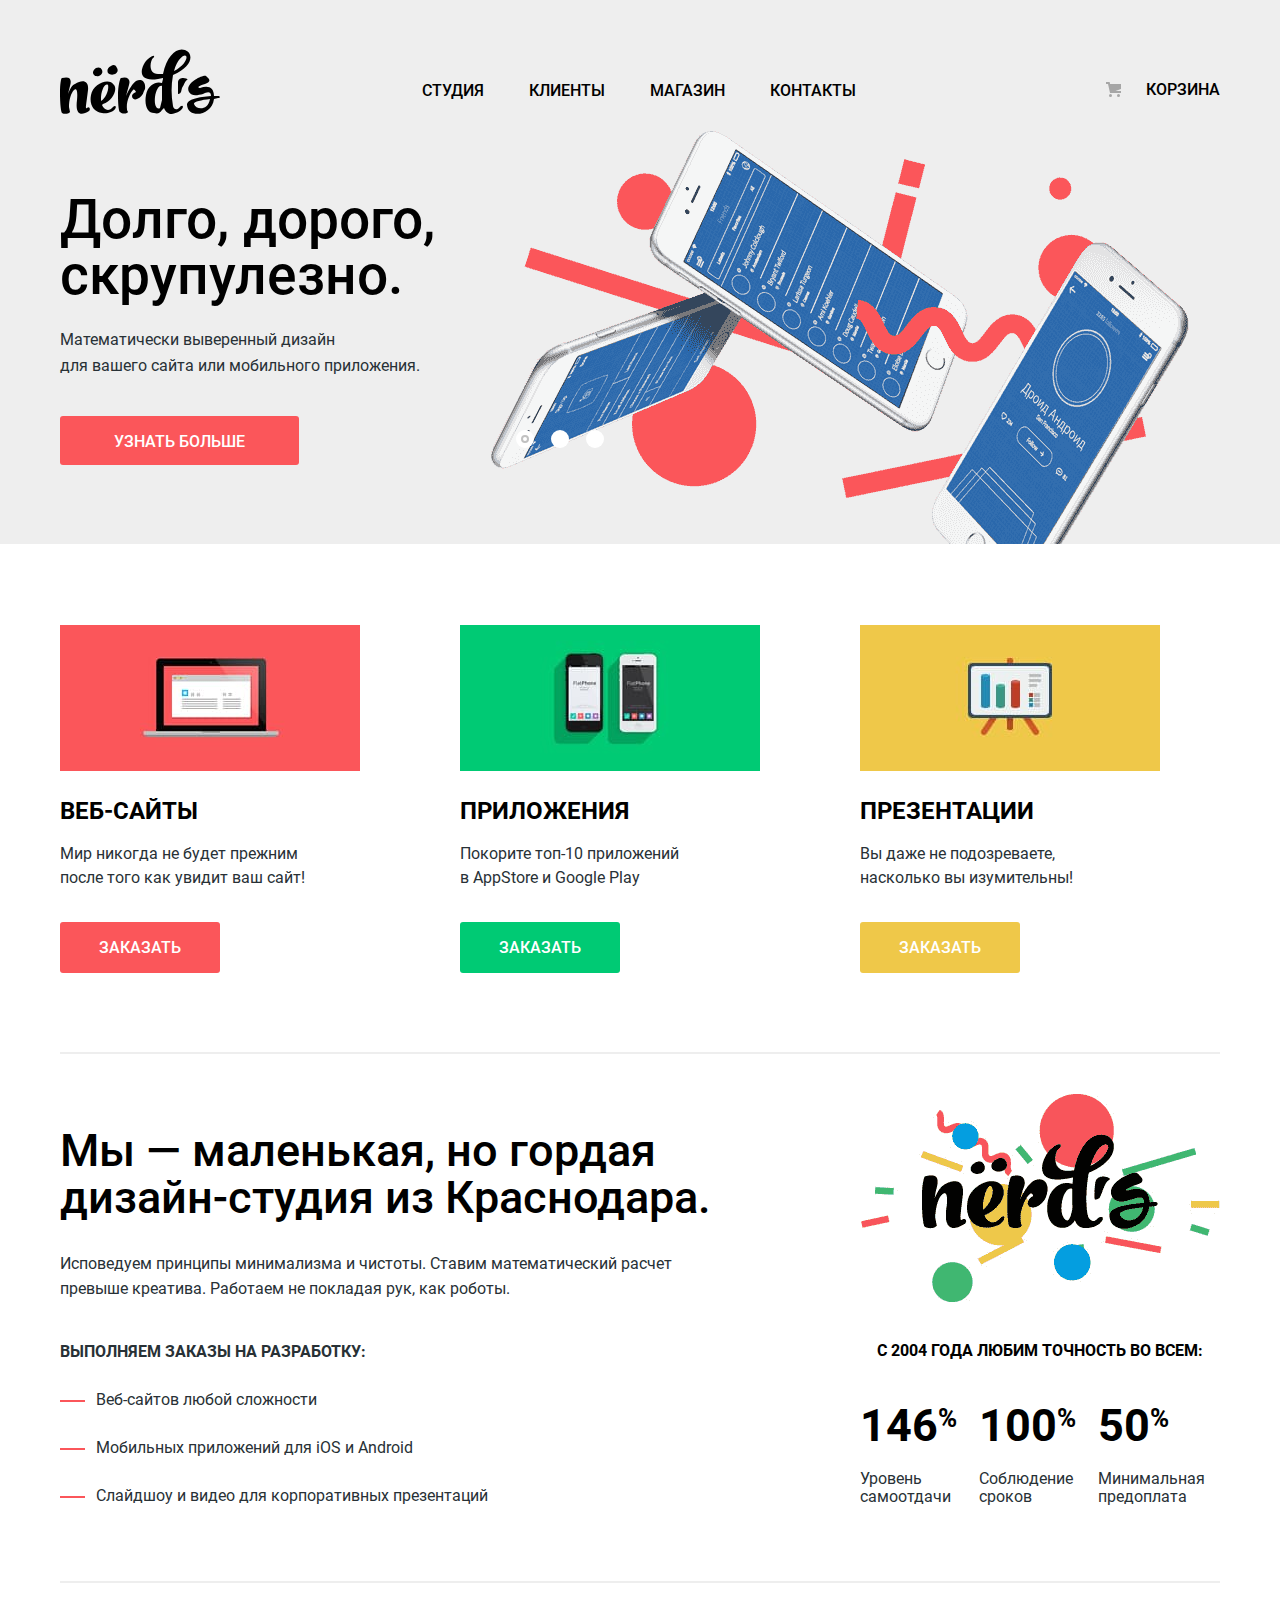
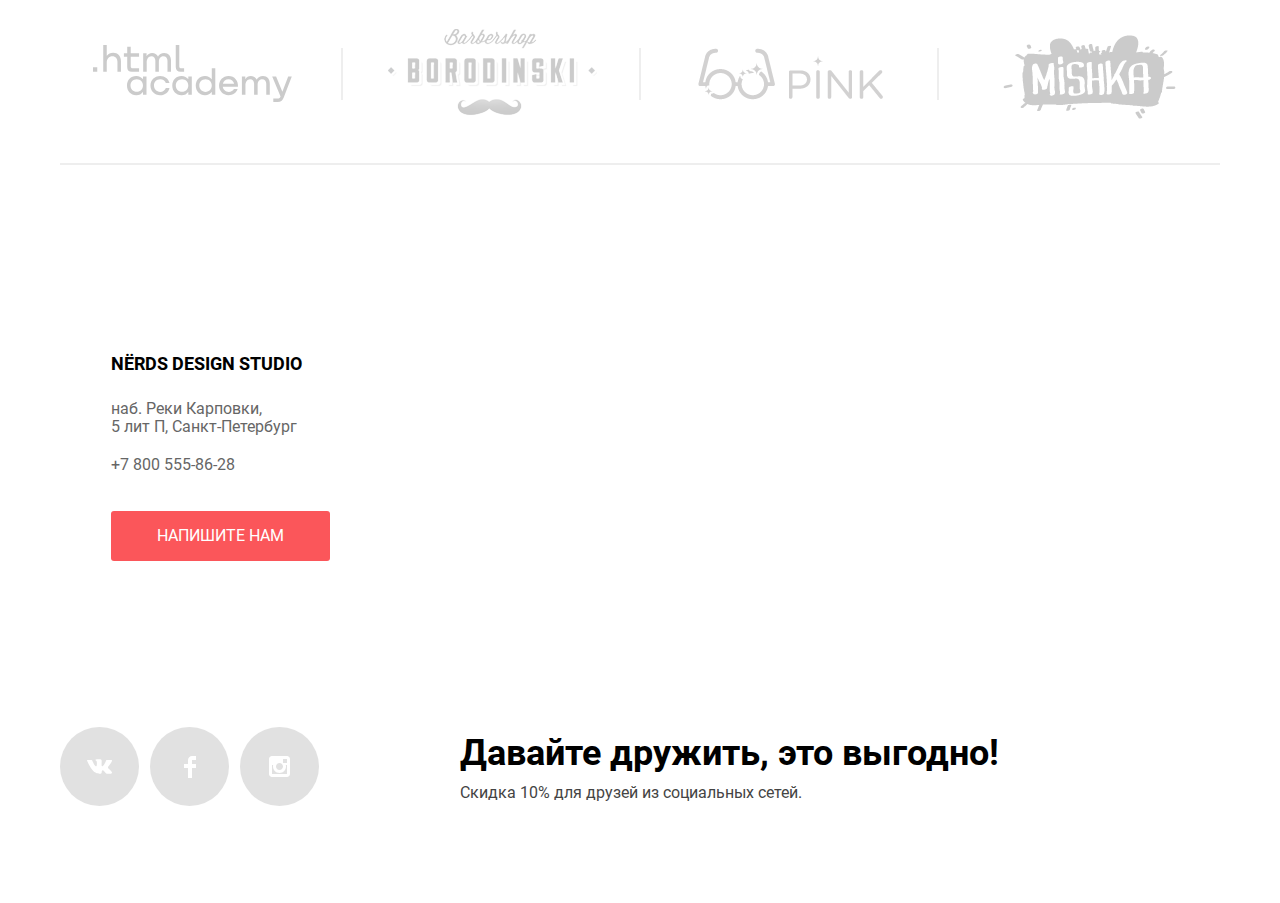
==== index.html @ acfd4739 "Декоративные элементы на внутренней странице" ====
<!DOCTYPE html>
<html class="page" lang="ru">
  <head>
    <meta charset="utf-8">
    <title>Дизайн-студия: Нёрдс</title>
	<link href="favicon.ico" rel="icon">
	<link href="favicon/favicon.svg" rel="icon" type="image/svg+xml">
	<link href="favicon/180.png" rel="apple-touch-icon">
	<link href="manifest.webmanifest" rel="manifest">
	<link href="https://fonts.googleapis.com/css2?family=Roboto:wght@400;500;700&display=swap" rel="stylesheet">
	<link href="css/normalize.css" rel="stylesheet">
	<link href="css/style.min.css" rel="stylesheet">
  </head>

  <body class="page-body">

<!-- header start-->

		<header class="wrapper-background">
			<nav class="main-nav wrapper">
				<a class="main-header-logo" href="#">
					<img src="img/nerds_logo.svg" width="160" height="65" alt="Логотип дизайн-студии: Нёрдс">
				</a>
				<ul class="site-nav">
					<li class="site-nav-item"><a href="blank.html">Студия</a></li>
					<li class="site-nav-item"><a href="blank.html">Клиенты</a></li>
					<li class="site-nav-item"><a href="catalog.html">Магазин</a></li>
					<li class="site-nav-item"><a href="blank.html">Контакты</a></li>
				</ul>
				<a class="basket" href="blank.html">Корзина</a>
			</nav>	
		</header>
	
<!-- header end -->
	
<!-- main start-->
	
		<main class="main-page main-wrapper-background">
			<h1 class="visually-hidden">Студия дизайна - Нёрдс</h1>

<!-- slider start-->
		
			<section class="slider wrapper-background">
				<h2 class="visually-hidden">Наш подход к работе</h2>
				<div class="all-sliders-wrapper wrapper">
					<div class="all-sliders-controls">
						<button class="controls-sliders controls-sliders-active controls-sliders-left" type="button"></button>
						<button class="controls-sliders controls-sliders-center" type="button"></button>
						<button class="controls-sliders controls-sliders-right" type="button"></button>
					</div>
					<div class="slider-wrapper slide-1">
						<div class="slider-wrapper-text">
							<p class="slider-slogan">
								Долго, дорого, скрупулезно.
							</p>
							<p class="slider-text">
								Математически выверенный дизайн <br>для вашего сайта или мобильного приложения.
							</p>
								<a class="slider-btn" href="blank.html">Узнать больше</a>
						</div>
						<img src="img/slide_1_image.png" width="760" height="431" alt="Три мобильных телефона">
					</div>
					<div class="slider-wrapper slide-2 none">
						<div class="slider-wrapper-text">
							<p class="slider-slogan">
								Любим математику <br>как никто другой
							</p>
							<p class="slider-text">
								Никакого креатива, только математические формулы <br>для расчета идеальных пропорций
							</p>
								<a class="slider-btn" href="blank.html">Узнать больше</a>
						</div>
						<img src="img/slide_2_image.png" width="760" height="431" alt="Два планшета">
					</div>
					<div class="slider-wrapper slide-3 none">
						<div class="slider-wrapper-text">
							<p class="slider-slogan">
								Только ночь, <br>только хардкор
							</p>
							<p class="slider-text">
								Работать днем, как все? Мы против этого.
								<br>Ближе к полуночи работа только начинается.
							</p>
								<a class="slider-btn" href="blank.html">Узнать больше</a>
						</div>
						<img src="img/slide_3_image.png" width="760" height="431" alt="Планшет и телефон">
					</div>
				</div>
			</section>	
	
<!-- slider end-->

<!-- servies start-->

	<section class="servies wrapper">
		<h2 class="visually-hidden">Ассортимент</h2>
			<ul class="servies-list">
				<li class="servies-item">
					<h3 class="servies-item-subtitle servies-item-subtitle-web">Веб-сайты</h3>
					<p class="servies-item-text">
						Мир никогда не будет прежним <br>после того как увидит ваш сайт!
					</p>
					<button class="btn btn-web" type="button">Заказать</button>
				</li>
				<li class="servies-item">
					<h3 class="servies-item-subtitle servies-item-subtitle-attachment">Приложения</h3>
					<p class="servies-item-text">
						Покорите топ-10 приложений <br>в AppStore и Google Play
					</p>
					<button class="btn btn-attachment" type="button">Заказать</button>
				</li>
				<li class="servies-item">
					<h3 class="servies-item-subtitle servies-item-subtitle-presentation">Презентации</h3>
					<p class="servies-item-text">
						Вы даже не подозреваете, <br>насколько вы изумительны!
					</p>
					<button class="btn btn-presentation" type="button">Заказать</button>
				</li>
			</ul>
	</section>

<!-- servies end-->

	<div class="wrapper-about-company-and-feature wrapper">

<!-- about-company start-->

		<section class="about-company">
			<h2 class="visually-hidden">О компании</h2>
			<p class="about-company-slogan">
				Мы — маленькая, но гордая дизайн-студия из Краснодара.
			</p>
			<p class="about-company-text">
				Исповедуем принципы минимализма и чистоты. Ставим математический расчет превыше креатива. Работаем не покладая рук, как роботы.
			</p>
			<p class="about-company-list-subtitle">
				Выполняем заказы на разработку:
			</p>
			<ul class="about-company-list">
				<li class="about-company-item">Веб-сайтов любой сложности</li>	
				<li class="about-company-item">Мобильных приложений для iOS и Android</li>	
				<li class="about-company-item">Слайдшоу и видео для корпоративных презентаций</li>
			</ul>
		</section>

<!-- about-company end-->

<!-- feature start-->

		<section class="feature">
			<img class="feature-logo" src="img/nerds_illustration.png" width="360" height="208" alt="Логотип дизайн-студии: Нёрдс">
			<h2 class="visually-hidden">Наши преимущества</h2>
			<p class="feature-subtitle">с 2004 года Любим точность во всем:</p>
			<ul class="feature-list">
				<li class="feature-item">
					<p class="feature-number">
						146 
						<span class="percent">%</span>
					</p>
					<p  class="feature-text">
						Уровень самоотдачи
					</p>
				</li>
				<li class="feature-item">
					<p class="feature-number">
						100
						<span class="percent">%</span>
					</p>
					<p  class="feature-text">
						Соблюдение сроков
					</p>
				</li>
				<li class="feature-item">
					<p class="feature-number">
						50
						<span class="percent">%</span>
					</p>
					<p  class="feature-text">
						Минимальная предоплата
					</p>
				</li>
			</ul>
		</section>

<!-- feature end-->
	</div>

<!-- clients start-->

	<section class="clients wrapper">
		<h2 class="visually-hidden">Наши клиенты</h2>
		<ul class="clients-list">
			<li class="clients-item">
				<a class="clients-link" href="https://htmlacademy.ru/intensive/htmlcss"><img class="clients-logo" src="img/logo_htmlacademy.svg" width="199" height="57" alt="Логотип htmlacademy">
				</a>
			</li>
			<li class="clients-item">
				<a class="clients-link" href="blank.html"><img class="clients-logo" src="img/logo_borodinski.svg" width="209" height="90" alt="Логотип барбершопера Бородинский">
				</a>
			</li>
			<li class="clients-item">
				<a class="clients-link" href="blank.html"><img class="clients-logo" src="img/logo_pink.svg" width="185" height="52" alt="Логотип компании pink">
				</a>
			</li>
			<li class="clients-item">
				<a class="clients-link" href="blank.html"><img class="clients-logo" src="img/logo_mishka.svg" width="173" height="84" alt="Логотип компании mishka">
				</a>
			</li>
		</ul>
	</section>
</main>

<!-- clients end-->
<!-- main end -->	

<!-- footer -->

	<footer class="page-footer">
		<iframe class="page-footer-map" src="https://www.google.com/maps/embed?pb=!1m18!1m12!1m3!1d1996.8180266155769!2d30.31519231600739!3d59.96834198188691!2m3!1f0!2f0!3f0!3m2!1i1024!2i768!4f13.1!3m3!1m2!1s0x4696315bdb8347a1%3A0x30576fe611818343!2z0L3QsNCxLiBQ0LXQutC4INCa0LDRgNC_0L7QstC60LgsIDXQu9C40YLQvywg0KHQsNC90LrRgi3Qn9C10YLQtdGA0LHRg9GA0LMsIDE5NzAyMg!5e0!3m2!1sru!2sru!4v1625032427719!5m2!1sru!2sru" width="1160" height="416" allowfullscreen loading="lazy" title="Дизайн-студия NЁRDS находится по адресу наб. Реки Карповки, 5 лит П, Санкт-Петербург"></iframe>
		<div class="wrapper">
			<section class="contacts">
				<h2 class="visually-hidden">Контакты</h2>
				<h3 class="contacts-subtitle">Nёrds Design Studio</h3>
				<p class="contacts-address">
					наб. Реки Карповки, <br>5 лит П, Санкт-Петербург
				</p>
				<a class="contacts-tel" href="tel:+78005558628">+7 800 555-86-28</a>
				<a class="contacts-btn" href="blank.html">Напишите нам</a>
			</section>
		</div>
		<section class="socials wrapper">
			<h2 class="visually-hidden">Ссылки на социальные сети</h2>
			<div class="wrapper-socials">
				<ul class="socials-list">
					<li class="socials-item">
						<a class="socials-link" href="blank.html">
							<span class="visually-hidden">Вконтакте</span>
							<svg class="socials-vk" aria-label="Логотип вконтакте" width="26" height="15" viewBox="0 0 27 15" fill="none" xmlns="http://www.w3.org/2000/svg">
								<path d="M16.138 11.51C17.094 11.201 18.318 13.55 19.621 14.449C20.599 15.13 21.348 14.983 21.348 14.983L24.821 14.933C24.821 14.933 26.636 14.821 25.778 13.379C25.707 13.259 25.275 12.31 23.193 10.357C21.016 8.31404 21.311 8.64504 23.932 5.11304C25.529 2.96004 26.168 1.64504 25.968 1.08504C25.776 0.546037 24.603 0.686037 24.603 0.686037L20.69 0.713037C20.309 0.714037 19.986 0.832037 19.839 1.22804C19.836 1.23204 19.218 2.89404 18.394 4.30704C16.653 7.29604 15.958 7.45504 15.67 7.26804C15.009 6.83504 15.176 5.53104 15.176 4.60404C15.176 1.70704 15.608 0.499037 14.33 0.187037C13.903 0.0830374 13.591 0.0150374 12.502 0.00503741C11.11 -0.0159626 9.92797 0.00503743 9.25797 0.334037C8.81297 0.557037 8.47197 1.04604 8.67897 1.07404C8.93897 1.10904 9.52197 1.23404 9.83397 1.66004C10.235 2.21204 10.223 3.44904 10.223 3.44904C10.223 3.44904 10.452 6.86004 9.68297 7.28304C9.15497 7.57304 8.43297 6.98104 6.87997 4.26704C6.08697 2.87904 5.48797 1.34504 5.48797 1.34504C5.48797 1.34504 5.37197 1.06004 5.16197 0.904037C4.91197 0.719037 4.56197 0.660037 4.56197 0.660037L0.84797 0.684037C0.84797 0.684037 0.28997 0.700037 0.0849697 0.946037C-0.0970303 1.16404 0.0699697 1.61404 0.0699697 1.61404C0.0699697 1.61404 2.97897 8.49504 6.27297 11.961C9.29297 15.143 12.725 14.932 12.725 14.932H14.28C14.28 14.932 14.749 14.878 14.989 14.62C15.213 14.38 15.203 13.929 15.203 13.929C15.203 13.929 15.172 11.82 16.138 11.51Z" fill="white"/>
								</svg></a>
					</li>
					<li class="socials-item">
						<a class="socials-link" href="blank.html"><svg class="socials-fb" aria-label="Логотип фейсбука" width="12" height="22" viewBox="0 0 12 22" fill="none" xmlns="http://www.w3.org/2000/svg">
							<path d="M12 4V0H8C5.79086 0 4 1.79086 4 4V8H0V12H4V22H8V12H12V8H8V4H12Z" fill="white"/>
							</svg>
							</a>
					</li>
					<li class="socials-item">
						<a class="socials-link" href="blank.html"><svg class="socials-inst" aria-label="Логотип инстаграма" width="21" height="21" viewBox="0 0 21 21" fill="none" xmlns="http://www.w3.org/2000/svg">
							<path fill-rule="evenodd" clip-rule="evenodd" d="M3 0H18C19.65 0 21 1.35 21 3V18C21 19.65 19.65 21 18 21H3C1.35 21 0 19.65 0 18V3C0 1.35 1.35 0 3 0ZM14 10.5C14 8.57 12.43 7 10.5 7C8.57 7 7 8.57 7 10.5C7 12.43 8.57 14 10.5 14C12.43 14 14 12.43 14 10.5ZM3 18V9H4.181C4.0626 9.49127 4.00186 9.99467 4 10.5C4 14.0899 6.91015 17 10.5 17C14.0899 17 17 14.0899 17 10.5C16.9986 9.99464 16.9379 9.49118 16.819 9H18V18H3ZM14 7H18V3H14V7Z" fill="white"/>
							</svg>
							</a>
					</li>
				</ul>
				<div class="wrapper-socials-text">
					<h3 class="socials-subtitle">Давайте дружить, это выгодно!</h3>
					<p class="socials-text">
						Скидка 10% для друзей из социальных сетей.
					</p>
				</div>
			</div>
		</section>
		<section class="popup wrapper visually-hidden">
			<div class="popup-wrapper">
				<div class="popup-title-wrapper">
					<h2 class="popup-title">Напишите нам</h2>
					<button type="button">
						<svg class="popup-btn-close" aria-label="Закрытие всплывающего окна" width="21" height="21" viewBox="0 0 21 21" fill="none" xmlns="http://www.w3.org/2000/svg">
							<g clip-path="url(#clip0)">
							<path d="M13.3391 10.5088L20.7163 3.13165C21.1056 2.74233 21.1056 2.1058 20.7163 1.71647L19.3011 0.300294C18.9118 -0.0890303 18.2752 -0.0890303 17.8859 0.300294L10.5088 7.67844L3.13163 0.301295C2.7423 -0.0880295 2.10577 -0.0880295 1.71645 0.301295L0.301271 1.71647C-0.0880537 2.1058 -0.0880537 2.74233 0.301271 3.13165L7.67842 10.5088L0.301271 17.8859C-0.0880537 18.2753 -0.0880537 18.9118 0.301271 19.3011L1.71745 20.7163C2.10678 21.1056 2.74331 21.1056 3.13263 20.7163L10.5098 13.3392L17.8869 20.7163C18.2762 21.1056 18.9128 21.1056 19.3021 20.7163L20.7173 19.3011C21.1066 18.9118 21.1066 18.2753 20.7173 17.8859L13.3391 10.5088Z" fill="#FB565A" />
							</g>
							<defs>
								<clipPath id="clip0">
								<rect width="21" height="21" fill="white"/>
							</clipPath>
							</defs>
							</svg>
					</button>
				</div>
				<form class="popup-form" method="get" action="https://echo.htmlacademy.ru">
					<ul class="popup-list">
						<li class="popup-item">
							<label class="popup-item-subtitle">Ваше имя:<br><input class="popup-field popup-login" type="text" placeholder="Имя Фамилия" required></label>
						</li>
						<li class="popup-item">
							<label class="popup-item-subtitle">Ваш email:<br><input class="popup-field popup-email" type="email" placeholder="email@example.com" required></label>
						</li>
						<li class="popup-item">
							<label class="popup-item-subtitle">Текст письма:<textarea class="popup-textarea" rows="4" cols="3" placeholder="В свободной форме"></textarea></label>
						</li>
					</ul>
					<button class="popup-btn" type="submit">Отправить</button>
				</form>
			</div>
		</section>
	</footer>
	<script src="javascript/popup.min.js"></script>
	<script src="javascript/slider.min.js"></script>
  </body>
</html>
---- css/style.min.css ----
@font-face{font-family:Roboto;font-weight:400;font-style:normal;src:local("Roboto"),url(../fonts/roboto.woff2) format(woff2),url(../fonts/roboto.woff) format(woff)}@font-face{font-family:Roboto;font-weight:500;font-style:normal;src:local("Roboto"),url(../fonts/robotomedium.woff2) format(woff2),url(../fonts/robotomedium.woff) format(woff)}@font-face{font-family:Roboto;font-weight:700;font-style:normal;src:local("Roboto"),url(../fonts/robotobold.woff2) format(woff2),url(../fonts/robotobold.woff) format(woff)}:root{--basic-black:#000000;--opacity-black:rgba(0,0,0,0.3);--opacity-cpecial-black:rgba(0,0,0,0.6);--opacity-shadow-black:rgba(0, 0, 0, 0.4);--modal-shadow-black:rgba(0, 0, 0, 0.25);--basic-shadow-black:rgba(0, 0, 0, 0.15);--basic-lightblack:#283136;--basic-red:#FB565A;--cpecial-red:#E74246;--cpecial-darkred:#D7373B;--basic-green:#00CA74;--cpecial-green:#00BC6C;--cpecial-darkgreen:#00AA62;--basic-yellow:#EFC849;--cpecial-yellow:#EAB534;--cpecial-darkyellow:#E5A722;--basic-lightgrey:#EEEEEE;--special-lightgrey:#DFDFDF;--special-darkgrey:#D5D5D5;--special-check-grey:#4D4D4D;--basic-border-grey:#DBDBDB;--special-border-grey:#D7DCDE;--special-scale-grey:#D7DCDF;--basic-slider-grey:#C1C1C1;--special-border-darkgrey:#B4B9BB;--basic-range-grey:#ABABAB;--basic-darkwhite:#888888;--basic-grey:#666666;--special-grey:#444444;--basic-btn-grey:#A6A6A6;--basic-btn-darkgrey:#231F20;--basic-white:#ffffff;--basic-gradient-white:rgba(0, 1, 1, 0.1);--opacity-white:rgba(255,255,255,0.3);--gradient-rest:linear-gradient(0deg, #E1E1E1, #E1E1E1),#FFFFFF;--gradient-aim:linear-gradient(0deg, #E74246, #E74246),#FFFFFF;--gradient-press:linear-gradient(0deg, #D7373B, #D7373B),#FFFFFF}.page-body{min-width:1160px;margin:0 auto;padding:0;min-height:100%;display:grid;grid-template-rows:min-content 1fr min-content;align-content:start;font-family:Roboto,Arial,sans-serif;font-size:16px;line-height:24px;font-style:normal;font-weight:400;box-sizing:border-box;color:var(--basic-lightblack)}a{color:var(--basic-black);text-decoration:none;text-transform:uppercase}img{max-width:100%;height:auto}a,button,div,fieldset,form,h1,h2,h3,h4,h5,h6,header,img,input,label,legend,li,main,nav,ol,p,section,textarea,ul{padding:0;margin:0}fieldset{border:none}.page{height:100%}.wrapper{width:1160px;margin:0 auto;padding:0}.wrapper-background{background:var(--basic-lightgrey)}.visually-hidden{position:absolute;width:1px;height:1px;margin:-1px;border:0;padding:0;white-space:nowrap;clip-path:inset(100%);clip:rect(0 0 0 0);overflow:hidden}.main-nav{display:flex;flex-wrap:wrap;justify-content:flex-start;align-items:center;margin-top:48px;line-height:30px;font-weight:500;color:var(--basic-black)}.main-nav-inner{margin-bottom:55px}.basket,.main-header-logo{display:block}.main-header-logo{margin-right:202px}.main-header-logo:hover{opacity:.6}.main-header-logo:active,.main-header-logo:focus{opacity:.3}.site-nav{display:flex;flex-wrap:wrap;padding-top:9px;list-style:none}.site-nav-catalog{padding-top:24px}.site-nav-item{margin-right:45px}.site-nav-item:last-child{margin-right:0}.site-nav-item-active{padding-bottom:13px;border-bottom:2px solid var(--basic-red)}.basket{position:relative;padding-left:50px;padding-top:8px;margin-left:auto}.basket::before{content:"";position:absolute;left:10px;top:15px;width:15px;height:15px;color:var(--basic-btn-grey);background-image:url(../img/basket.svg);background-repeat:no-repeat}.basket:focus,.basket:hover,.site-nav-item a:focus,.site-nav-item:hover a{color:var(--basic-red)}.basket:active,.site-nav-item:active a{color:var(--basic-black);opacity:.3}.main-wrapper-background{background:var(--basic-white)}.wrapper-inner{padding-bottom:109px;margin-bottom:55px;background:var(--basic-lightgrey)}.slider{position:relative}.all-sliders-controls{position:absolute;min-width:88px;height:18px;bottom:96px;right:676px;z-index:1}.controls-sliders{position:absolute;content:"";top:0;left:0;width:18px;height:18px;border-radius:50%;border:none;background:var(--basic-white)}.controls-sliders-center{position:absolute;content:"";top:0;left:35px}.controls-sliders-right{position:absolute;content:"";top:0;left:70px}.controls-sliders-left::before{position:absolute;content:"";top:5px;left:5px;width:4px;height:4px;border-radius:50%;border:2px solid var(--basic-slider-grey);background:var(--basic-white)}.controls-sliders:focus,.controls-sliders:focus.controls-sliders-left::before,.controls-sliders:hover,.controls-sliders:hover.controls-sliders-left::before{border:1px solid var(--basic-slider-grey);background:var(--basic-lightgrey)}.controls-sliders:active,.controls-sliders:active.controls-sliders-left::before{border:1px solid var(--basic-lightblack);background:var(--basic-btn-grey)}.slider-wrapper{position:relative;display:grid;grid-template-columns:1fr 763px;min-height:420px}.slider-wrapper-text{width:540px;margin-top:11px}.slide-1{visibility:visible}.none{display:none}.inner-title{padding-top:12px;text-align:center}.inner-title,.slider-slogan{font-weight:500;font-size:55px;line-height:56px;color:var(--basic-black);background:var(--basic-lightgrey)}.slider-slogan{max-height:115px;margin-top:56px;margin-bottom:24px}.slider-text{margin-bottom:48px;line-height:26px}.slider-btn{width:240px;padding:14px 54px;padding-top:16px;margin-bottom:70px;vertical-align:bottom;font-weight:500;font-size:16px;line-height:18px;text-transform:uppercase;color:var(--basic-white);background:var(--basic-red);border-radius:3px}.slider-btn:focus,.slider-btn:hover{background:var(--cpecial-red)}.slider-btn:active{background:var(--cpecial-darkred);color:var(--opacity-white)}.slider-wrapper img{position:absolute;content:"";bottom:0;right:3px;width:760px;height:431px}.wrapper-sorting-and-filter{display:grid;grid-template-columns:260px 1fr;gap:141px;width:1160px}.wrapper-range-controls{position:relative;width:260px;height:41px;padding-top:39px;margin-top:46px;margin-bottom:14px;background:var(--basic-lightgrey);border-radius:3px}.wrapper-range-controls .scale{width:205px;height:2px;margin:auto;background:var(--special-scale-grey)}.bar{width:70%;height:2px;background:var(--basic-green)}.toggle{width:4px;height:4px;padding:2px;border:8px solid var(--basic-white);border-radius:50%;background:var(--basic-range-grey);box-shadow:0 2px 1px var(--basic-shadow-black)}.toggle:focus,.toggle:hover{border:8px solid var(--cpecial-green);background:var(--basic-black);box-shadow:0 2px 1px var(--basic-shadow-black);opacity:.7}.toggle:active{border:8px solid var(--cpecial-darkgreen);background:var(--basic-black);box-shadow:0 2px 1px var(--basic-shadow-black);opacity:1}.toggle-min{position:absolute;top:30px;left:18px}.toggle-max{position:absolute;top:30px;left:160px}.filter-cost{margin-bottom:55px}.filter-functional .filter-subtitle,.filter-grid .filter-subtitle{margin-bottom:14px}.wrapper-price-controls{display:flex;justify-content:space-between;margin-bottom:2px}.filter-cost-text input{text-align:center;width:74px;height:35px;padding:1px;padding-left:7px;margin-left:11px;background:var(--basic-lightgrey);border:none;border-radius:3px}.filter-cost-text:focus input,.filter-cost-text:hover input{background:var(--basic-lightgrey);box-shadow:0 2px 1px var(--basic-shadow-black);border:none;opacity:.7}.filter-cost-text:active input{background:var(--special-lightgrey);box-shadow:0 2px 1px var(--basic-shadow-black);border:none;opacity:1}.filter-cost-text input[type=number]::-webkit-inner-spin-button,.filter-cost-text input[type=number]::-webkit-outer-spin-button{-webkit-appearance:none;margin:0}.filter-cost-text input[type=number]{-moz-appearance:textfield}.filter-functional-list,.filter-grid-list,.sorting-controls-list,.sorting-list{list-style:none}.filter-functional-item,.filter-grid-item{display:block;min-width:200px;padding-right:5px;margin-bottom:15px}.filter-grid-item:last-child{margin-bottom:46px}.filter-functional-item:last-child{margin-bottom:50px}.filter-cost-text{line-height:22px;text-transform:uppercase}.filter-text{position:relative;display:block;cursor:pointer;margin-left:36px;line-height:24px;opacity:.8}.filter-text input{background:var(--special-check-grey);opacity:.8}.filter-input-radio+label::before{content:"";position:absolute;left:-36px;top:0;width:17px;height:17px;opacity:.6;border-radius:50%;border:4px solid var(--special-check-grey)}.filter-input-radio:checked+label::after{content:"";position:absolute;top:7px;left:-29px;width:10px;height:10px;opacity:.6;background-color:var(--special-check-grey);border-radius:50%}.filter-input-checkbox+label::before{content:"";position:absolute;left:-36px;top:1px;width:18px;height:18px;opacity:.6;border:2px solid var(--special-check-grey)}.filter-input-checkbox:checked+label::after{content:"";position:absolute;top:0;left:-32px;width:25px;height:17px;opacity:.6;border-top:2px solid var(--basic-white);background:url(../img/check_mark.svg) no-repeat 0 0}.filter-text:focus,.filter-text:hover,input:focus+.filter-text,input:hover+.filter-text{opacity:1}.filter-text:active,input:active+.filter-text{opacity:.3}input[disabled]+label{opacity:.3}.filter-btn{width:260px;padding-top:17px;padding-bottom:15px;padding-left:88px;padding-right:89px;text-transform:uppercase;background:var(--basic-lightgrey);border:none;border-radius:3px}.filter-btn:focus,.filter-btn:hover{background:var(--special-lightgrey)}.filter-btn:active{color:var(--opacity-black);background:var(--special-darkgrey)}.filter-subtitle,.sorting-subtitle{padding:0;margin:0;font-weight:700;font-size:18px;line-height:30px;text-transform:uppercase;color:var(--basic-black)}.wrapper-sorting{display:flex;flex-wrap:wrap;justify-content:space-between;align-items:baseline}.sorting-subtitle{margin-right:261px;margin-bottom:48px}.sorting-controls-list,.sorting-list{display:flex}.sorting-item{margin:0;padding:0;margin-right:26px}.sorting-item:last-child{margin-right:56px}.sorting-controls-item{margin-right:15px}.sorting-controls-item:last-child{margin-right:0}.sorting-btn,.sorting-controls-down,.sorting-controls-up{margin:0;padding:0;background:0 0;border:none}.sorting-controls-down{position:relative;margin-right:18px}.sorting-controls-down::before{position:absolute;content:"";width:11px;height:10px;top:-10px;right:0;background:url(../img/triangle.svg)}.sorting-controls-up{position:relative}.sorting-controls-up::before{position:absolute;content:"";width:11px;height:10px;top:-10px;right:0;transform:rotate(180deg);background:url(../img/triangle.svg)}.sorting-controls-item-active .sorting-controls-down,.sorting-controls-item-active .sorting-controls-up{opacity:1}.sorting-item-active .sorting-btn{color:var(--basic-black)}.sorting-controls-item-active{color:var(--basic-btn-darkgrey)}.sorting-btn{font-size:14px;line-height:18px;text-transform:uppercase;color:var(--opacity-black)}.sorting-btn:focus,.sorting-btn:hover{color:var(--opacity-cpecial-black)}.sorting-btn:active{color:var(--basic-black)}.sorting-controls-down,.sorting-controls-up{color:var(--basic-btn-grey);opacity:.3}.sorting-controls-down:focus,.sorting-controls-down:hover,.sorting-controls-up:focus,.sorting-controls-up:hover{color:var(--basic-btn-grey);opacity:.6}.sorting-controls-down:active,.sorting-controls-up:active{color:var(--basic-btn-darkgrey);opacity:1}.servies{margin-bottom:30px;border-bottom:2px solid var(--basic-lightgrey)}.servies-list{display:grid;grid-template-columns:1fr 1fr 1fr;gap:100px;width:1100px;list-style:none}.servies-item{position:relative;padding-top:252px}.servies-item-subtitle{margin-bottom:16px;font-weight:700;font-size:24px;line-height:30px;text-transform:uppercase;color:var(--basic-black)}.servies-item-subtitle-web::before{position:absolute;content:"";width:300px;height:146px;top:81px;left:0;background:url(../img/web_site.jpg)}.servies-item-subtitle-attachment::before{position:absolute;content:"";width:300px;height:146px;top:81px;left:0;background:url(../img/attachment.jpg)}.servies-item-subtitle-presentation::before{position:absolute;content:"";width:300px;height:146px;top:81px;left:0;background:url(../img/presentation.jpg)}.servies-item-text{margin-bottom:32px}.btn{width:160px;padding-top:17px;padding-bottom:16px;margin-bottom:79px;font-weight:500;font-size:16px;line-height:18px;text-transform:uppercase;color:var(--basic-white);background:var(--basic-red);border:none;border-radius:3px;box-shadow:none}.btn-attachment{background:var(--basic-green)}.btn-presentation{background:var(--basic-yellow)}.btn:focus,.btn:hover{background:var(--cpecial-red)}.btn-attachment:focus,.btn-attachment:hover{background:var(--cpecial-green)}.btn-presentation:focus,.btn-presentation:hover{background:var(--cpecial-yellow)}.btn:active{background:var(--cpecial-darkred);color:var(--opacity-white)}.btn-attachment:active{background:var(--cpecial-darkgreen)}.btn-presentation:active{background:var(--cpecial-darkyellow)}.wrapper-about-company-and-feature{position:relative;display:grid;grid-template-columns:1fr 367px;gap:140px;width:1174px;margin-bottom:73px}.about-company{padding-left:7px}.about-company-slogan{min-width:651px;margin-top:43px;margin-bottom:30px;font-weight:500;font-size:45px;line-height:47px;color:var(--basic-black)}.about-company-text{width:646px;margin-bottom:39px;line-height:25px}.about-company-list-subtitle{font-weight:700;text-transform:uppercase;margin-bottom:24px}.about-company-list{display:flex;flex-direction:column;justify-content:space-between;min-width:320px;min-height:120px;list-style:none}.about-company-item{position:relative;padding-left:36px}.about-company-item::before{position:absolute;content:"";top:12px;left:0;width:25px;height:2px;background:var(--basic-red)}.feature{margin-top:10px}.feature-logo{width:360px;height:208px;margin-bottom:30px}.feature-subtitle{margin-bottom:31px;padding-left:17px;font-weight:700;text-transform:uppercase;color:var(--basic-black)}.feature-list{display:grid;grid-template-columns:1fr 1fr 1fr;list-style:none}.feature-item{width:96px}.feature-item:last-child{margin-right:33px}.feature-number{display:flex;flex-wrap:wrap;min-width:100px;margin-bottom:12px;font-weight:700;font-size:45px;line-height:64px;color:var(--basic-black)}.feature-number:last-child{margin-right:auto}.percent{margin-top:4px;font-size:26px;line-height:40px}.feature-text{line-height:18px}.clients-list{display:grid;grid-template-columns:repeat(4,1fr);justify-content:space-between;align-items:flex-start;margin-bottom:80px;border-bottom:2px solid var(--basic-lightgrey);border-top:2px solid var(--basic-lightgrey);list-style:none}.clients-item{display:flex;justify-content:center;align-items:center;min-width:298px;min-height:180px;position:relative}.clients-item:first-child,.clients-item:last-child{min-width:283px}.clients-item::after{position:absolute;content:"";width:2px;height:52px;top:65px;right:0;background:var(--basic-lightgrey)}.clients-item:last-child.clients-item::after{display:none}.clients-link{margin-top:15px;opacity:.2}.clients-link:focus,.clients-link:hover{opacity:1}.clients-link:active{opacity:.1}.clients-logo{padding-bottom:6px}.clients-item:first-child .clients-logo{padding-right:18px}.clients-item:last-child .clients-logo{padding-left:18px;padding-bottom:0}.pattern-list,.pattern-sheet-list{list-style:none}.pattern-list{display:grid;grid-template-columns:1fr 1fr;gap:25px 36px;margin-bottom:53px}.pattern-item{position:relative;min-width:359px;height:620px;border:2px solid var(--special-darkgrey)}.pattern-item-shape{position:relative;width:360px;height:40px;background:var(--special-check-grey);opacity:.12}.pattern-item:hover .pattern-item-shape{opacity:1}.pattern-item-path-left{position:absolute;width:14px;height:14px;top:13px;left:15px;border-radius:50%;background:var(--basic-white)}.pattern-item-path-center{position:absolute;width:14px;height:14px;top:13px;left:38px;border-radius:50%;background:var(--basic-white)}.pattern-item-path-right{position:absolute;width:14px;height:14px;top:13px;left:61px;border-radius:50%;background:var(--basic-white)}.pattern-sheet-list{display:flex;flex-wrap:wrap;justify-content:flex-start;margin-bottom:60px}.wrapper-modal{display:none;position:absolute;bottom:0;left:0;width:360px;padding-top:26px;background:var(--basic-lightgrey)}.pattern-link{display:inline-block}.pattern-link:hover{box-shadow:0 6px 15px var(--modal-shadow-black)}.pattern-link:hover .wrapper-modal{display:inline-block;position:absolute}.pattern-link:hover+.wrapper-modal{display:inline-block;position:absolute}.modal-subtitle{display:block;margin:0 auto;margin-bottom:12px;font-weight:700;font-size:18px;line-height:30px;text-transform:uppercase;text-align:center;color:var(--basic-black)}.modal-subtitle:focus,.modal-subtitle:hover{color:var(--basic-red)}.modal-subtitle:active{color:var(--basic-black);opacity:.3}.modal-text{margin-bottom:32px;text-align:center}.modal-btn{width:200px;padding-top:17px;padding-bottom:15px;margin-left:80px;margin-right:80px;margin-bottom:44px;font-weight:500;line-height:18px;text-align:center;cursor:pointer;color:var(--basic-white);border:none;border-radius:3px;background:var(--basic-red)}.modal-btn:focus,.modal-btn:hover{background:var(--cpecial-red)}.modal-btn:active{background:var(--cpecial-darkred)}.pattern-sheet-link{display:flex;min-width:50px;height:50px;justify-content:center;align-items:center;font-weight:500;line-height:18px;color:var(--basic-black);background:var(--basic-lightgrey)}.pattern-sheet-item{margin-right:11px}.pattern-sheet-item:last-child{width:260px;vertical-align:center;margin-right:0}.pattern-sheet-link:hover{color:var(--basic-black);background:var(--special-lightgrey)}.pattern-sheet-link:active{opacity:.3;color:var(--basic-black);background:var(--special-darkgrey)}.pattern-sheet-link-active{border:3px solid var(--basic-border-grey);box-sizing:border-box;border-radius:3px;background:0 0}.page-footer{padding-bottom:60px;position:relative}.page-footer-map{position:relative;width:100%;margin-bottom:22px;border:0}.contacts{position:absolute;top:8%;display:flex;flex-direction:column;flex-wrap:wrap;justify-content:center;align-items:flex-start;width:227px;min-height:290px;padding:10px 46px;background:var(--basic-white)}.contacts-subtitle{margin-top:19px;margin-left:5px;margin-bottom:21px;font-weight:700;font-size:18px;line-height:30px;text-transform:uppercase;color:var(--basic-black)}.contacts-address,.contacts-tel{margin-left:5px;line-height:18px;color:var(--basic-grey)}.contacts-address{margin-bottom:20px}.contacts-tel{margin-bottom:37px}.contacts-btn{display:flex;flex-wrap:wrap;justify-content:center;align-items:center;width:219px;height:50px;margin-left:5px;margin-bottom:15px;line-height:18px;text-transform:uppercase;color:var(--basic-white);border-radius:3px;background:var(--basic-red)}.contacts-btn:focus,.contacts-btn:hover{background:var(--cpecial-red)}.contacts-btn:active{background:var(--cpecial-darkred);color:var(--opacity-white)}.wrapper-socials{display:grid;grid-template-columns:1fr 2fr}.socials-list{margin:37px 0;display:flex;flex-wrap:wrap;list-style:none}.socials-item{margin-right:11px}.socials-item:last-child{margin-right:auto}.socials-link{display:grid;justify-content:center;align-items:center;width:79px;height:79px;border-radius:50%;background:var(--gradient-rest)}.socials-link:focus,.socials-link:hover{background:var(--gradient-aim)}.socials-link:active{background:var(--gradient-press)}.socials-link:active path{box-shadow:inset 0 3px 0 var(--basic-gradient-white);fill:var(--basic-gradient-white)}.socials-subtitle{margin-left:13px;margin-top:45px;margin-bottom:11px;font-weight:700;font-size:36px;line-height:36px;color:var(--basic-black)}.socials-text{margin-left:13px;line-height:22px;color:var(--special-grey)}.popup{width:960px;z-index:2;position:fixed;left:50%;top:50%;transform:translate(-50%,-50%);background:var(--basic-white);background:var(--basic-white);box-shadow:0 20px 40px var(--opacity-shadow-black)}.popup-wrapper{width:760px;margin:0 auto}.popup-title-wrapper{display:flex;justify-content:space-between;align-items:baseline;position:relative}.popup-title{margin-top:63px;margin-bottom:36px;text-transform:none;font-weight:700;font-size:45px;line-height:53px;color:var(--basic-black)}.popup-btn-close{position:absolute;content:"";top:78px;right:-10px;background:var(--basic-white);border:none;opacity:.6}.popup-btn-close:focus,.popup-btn-close:hover{color:var(--basic-red);opacity:1}.popup-btn-close:active{color:var(--basic-red);opacity:.3}.popup-list{display:flex;flex-wrap:wrap;justify-content:space-between;list-style:none}.popup-item-subtitle{text-transform:none;font-weight:700;font-size:16px;line-height:18px;color:var(--basic-black)}.popup-field,.popup-textarea{padding:14px 14px;color:var(--special-grey);background:var(--basic-white);border:2px solid var(--special-border-grey);resize:none;border-radius:3px}.popup-field{width:327px;height:50px;margin-top:10px;margin-bottom:35px;color:var(--special-grey);opacity:.5;background:var(--basic-white);border:2px solid var(--special-border-grey);border-radius:3px}.popup-field:invalid{border:2px solid var(--cpecial-red);box-shadow:var(--cpecial-red);color:var(--cpecial-red)}.popup-textarea{width:729px;min-height:84px;margin-top:10px;margin-bottom:44px;border:2px solid var(--special-border-grey)}.popup-field:hover,.popup-textarea:hover{border:2px solid var(--special-border-darkgrey);opacity:.5}.popup-field:focus,.popup-textarea:focus{border:2px solid var(--basic-black);opacity:1}.popup-btn{width:259px;height:50px;text-transform:uppercase;margin-bottom:84px;color:var(--basic-white);border:none;border-radius:3px;background:var(--basic-red);box-shadow:none}.popup-btn:focus,.popup-btn:hover{background:var(--cpecial-red)}.popup-btn:active{background:var(--cpecial-darkred);color:var(--opacity-white)}.wrapper-blank-title{display:flex;flex-direction:column;justify-content:center;align-items:center}.wrapper-blank-title img{width:150px;margin-top:100px}.blank-title{font-size:48px;font-weight:700}.blank-list{display:flex;justify-content:center;margin:100px auto;padding:0}.blank-item{list-style:none;margin-right:100px}.blank-item:last-child{margin-right:0}.blank-btn{display:flex;justify-content:center;align-items:center;width:200px;height:75px;padding:20px;list-style:none;border:1px solid var(--cpecial-red);border-radius:10px;background:var(--cpecial-yellow);color:var(--basic-black)}.blank-btn:focus,.blank-btn:hover{transform:rotate(10deg);background:var(--basic-green);color:var(--basic-black)}.blank-btn-catalog:focus,.blank-btn-catalog:hover{transform:rotate(-10deg)}.blank-btn:active{opacity:.5}
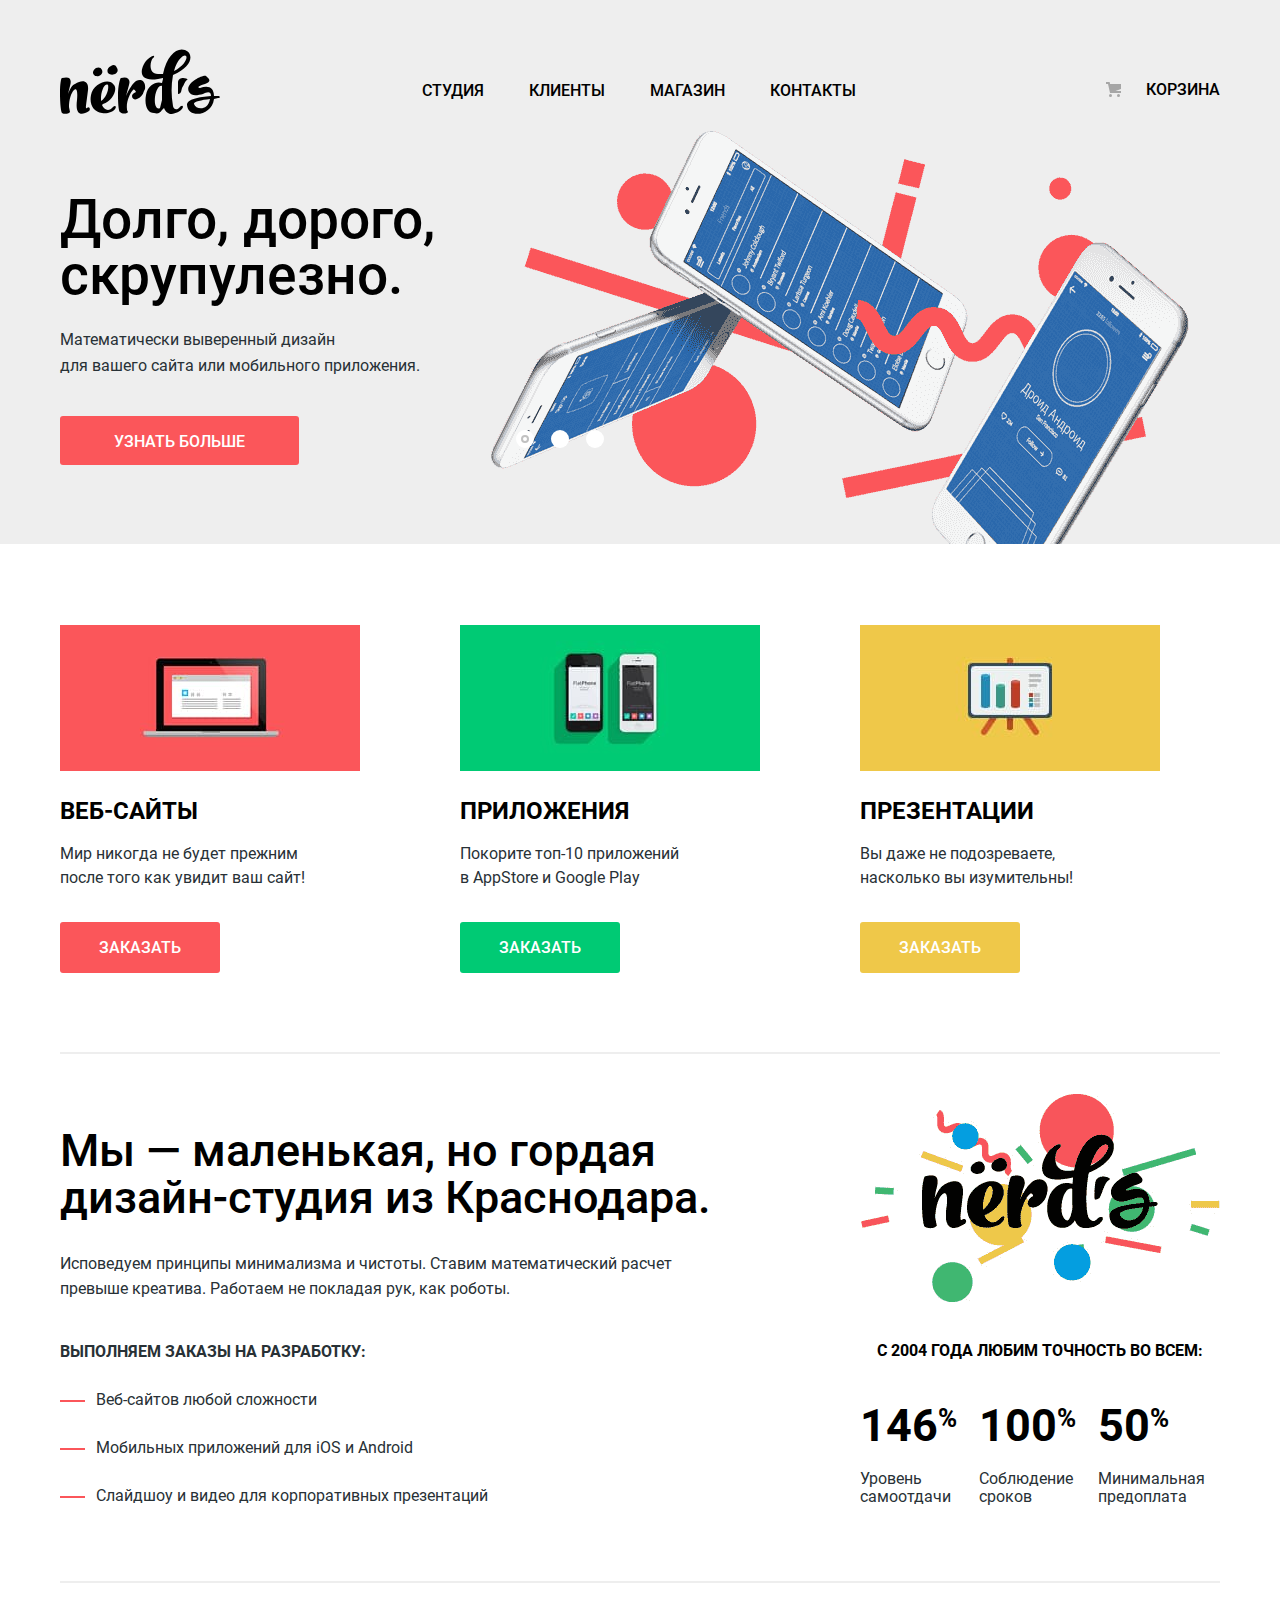
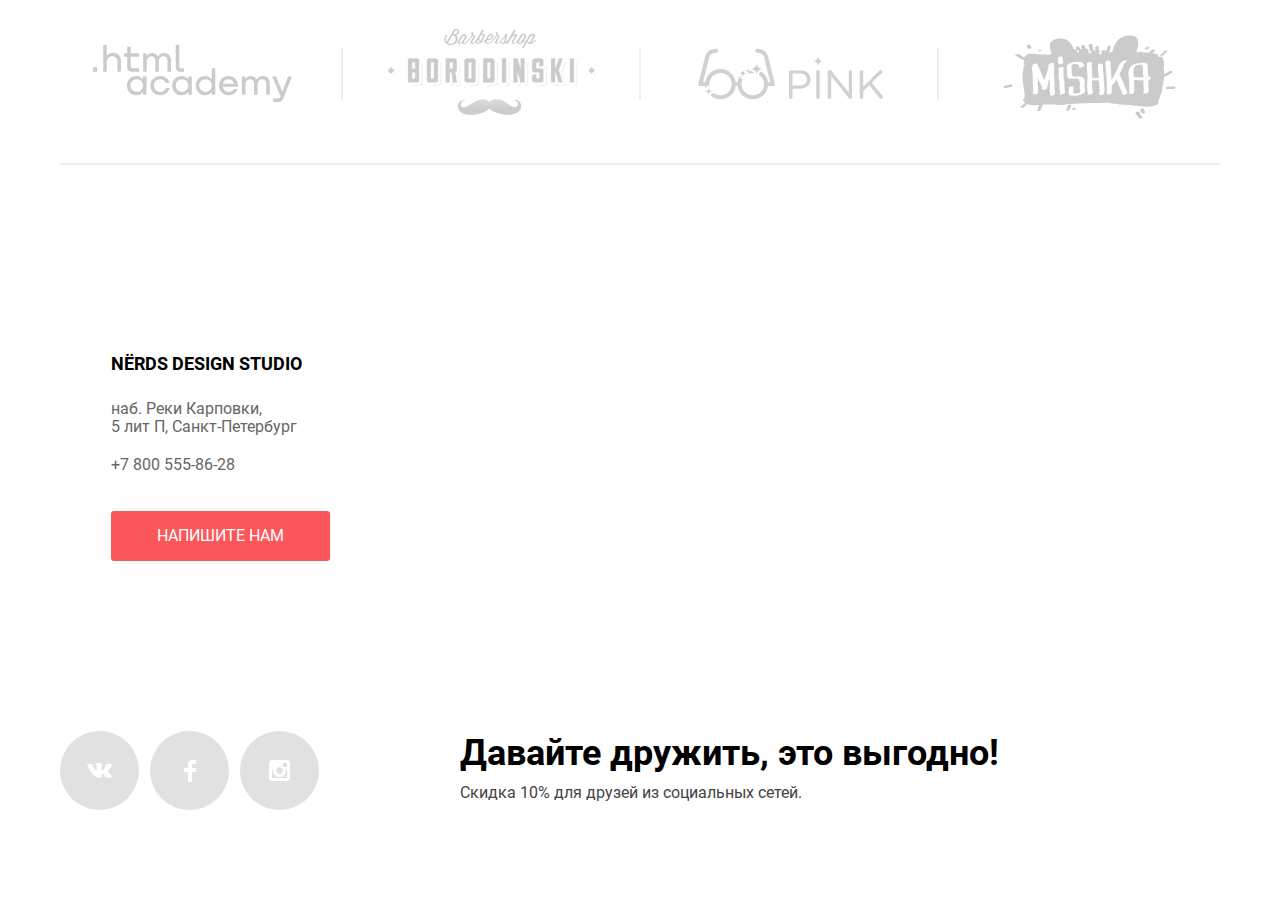
==== commit 9bfb6591: "Исправление недочетов" ====
--- a/index.html
+++ b/index.html
@@ -216,7 +216,7 @@
 <!-- footer -->
 
 	<footer class="page-footer">
-		<iframe class="page-footer-map" src="https://www.google.com/maps/embed?pb=!1m18!1m12!1m3!1d1996.8180266155769!2d30.31519231600739!3d59.96834198188691!2m3!1f0!2f0!3f0!3m2!1i1024!2i768!4f13.1!3m3!1m2!1s0x4696315bdb8347a1%3A0x30576fe611818343!2z0L3QsNCxLiBQ0LXQutC4INCa0LDRgNC_0L7QstC60LgsIDXQu9C40YLQvywg0KHQsNC90LrRgi3Qn9C10YLQtdGA0LHRg9GA0LMsIDE5NzAyMg!5e0!3m2!1sru!2sru!4v1625032427719!5m2!1sru!2sru" width="1160" height="416" allowfullscreen loading="lazy" title="Дизайн-студия NЁRDS находится по адресу наб. Реки Карповки, 5 лит П, Санкт-Петербург"></iframe>
+		<iframe class="page-footer-map" src="https://www.google.com/maps/embed?pb=!1m18!1m12!1m3!1d1996.818026615576!2d30.315192316007387!3d59.96834198188692!2m3!1f0!2f0!3f0!3m2!1i1024!2i768!4f13.1!3m3!1m2!1s0x4696314db404b36b%3A0x1d934f1978240bba!2zTtGRcmRz!5e0!3m2!1sru!2sru!4v1625210179635!5m2!1sru!2sru" width="1160" height="416" allowfullscreen loading="lazy" title="Дизайн-студия NЁRDS находится по адресу наб. Реки Карповки, 5 лит П, Санкт-Петербург"></iframe>
 		<div class="wrapper">
 			<section class="contacts">
 				<h2 class="visually-hidden">Контакты</h2>
@@ -264,8 +264,8 @@
 			<div class="popup-wrapper">
 				<div class="popup-title-wrapper">
 					<h2 class="popup-title">Напишите нам</h2>
-					<button type="button">
-						<svg class="popup-btn-close" aria-label="Закрытие всплывающего окна" width="21" height="21" viewBox="0 0 21 21" fill="none" xmlns="http://www.w3.org/2000/svg">
+					<button class="popup-btn-close" type="button">
+						<svg class="popup-close" aria-label="Закрытие всплывающего окна" width="21" height="21" viewBox="0 0 21 21" fill="none" xmlns="http://www.w3.org/2000/svg">
 							<g clip-path="url(#clip0)">
 							<path d="M13.3391 10.5088L20.7163 3.13165C21.1056 2.74233 21.1056 2.1058 20.7163 1.71647L19.3011 0.300294C18.9118 -0.0890303 18.2752 -0.0890303 17.8859 0.300294L10.5088 7.67844L3.13163 0.301295C2.7423 -0.0880295 2.10577 -0.0880295 1.71645 0.301295L0.301271 1.71647C-0.0880537 2.1058 -0.0880537 2.74233 0.301271 3.13165L7.67842 10.5088L0.301271 17.8859C-0.0880537 18.2753 -0.0880537 18.9118 0.301271 19.3011L1.71745 20.7163C2.10678 21.1056 2.74331 21.1056 3.13263 20.7163L10.5098 13.3392L17.8869 20.7163C18.2762 21.1056 18.9128 21.1056 19.3021 20.7163L20.7173 19.3011C21.1066 18.9118 21.1066 18.2753 20.7173 17.8859L13.3391 10.5088Z" fill="#FB565A" />
 							</g>
@@ -274,7 +274,7 @@
 								<rect width="21" height="21" fill="white"/>
 							</clipPath>
 							</defs>
-							</svg>
+						</svg>
 					</button>
 				</div>
 				<form class="popup-form" method="get" action="https://echo.htmlacademy.ru">
--- a/css/style.min.css
+++ b/css/style.min.css
@@ -1 +1 @@
-@font-face{font-family:Roboto;font-weight:400;font-style:normal;src:local("Roboto"),url(../fonts/roboto.woff2) format(woff2),url(../fonts/roboto.woff) format(woff)}@font-face{font-family:Roboto;font-weight:500;font-style:normal;src:local("Roboto"),url(../fonts/robotomedium.woff2) format(woff2),url(../fonts/robotomedium.woff) format(woff)}@font-face{font-family:Roboto;font-weight:700;font-style:normal;src:local("Roboto"),url(../fonts/robotobold.woff2) format(woff2),url(../fonts/robotobold.woff) format(woff)}:root{--basic-black:#000000;--opacity-black:rgba(0,0,0,0.3);--opacity-cpecial-black:rgba(0,0,0,0.6);--opacity-shadow-black:rgba(0, 0, 0, 0.4);--modal-shadow-black:rgba(0, 0, 0, 0.25);--basic-shadow-black:rgba(0, 0, 0, 0.15);--basic-lightblack:#283136;--basic-red:#FB565A;--cpecial-red:#E74246;--cpecial-darkred:#D7373B;--basic-green:#00CA74;--cpecial-green:#00BC6C;--cpecial-darkgreen:#00AA62;--basic-yellow:#EFC849;--cpecial-yellow:#EAB534;--cpecial-darkyellow:#E5A722;--basic-lightgrey:#EEEEEE;--special-lightgrey:#DFDFDF;--special-darkgrey:#D5D5D5;--special-check-grey:#4D4D4D;--basic-border-grey:#DBDBDB;--special-border-grey:#D7DCDE;--special-scale-grey:#D7DCDF;--basic-slider-grey:#C1C1C1;--special-border-darkgrey:#B4B9BB;--basic-range-grey:#ABABAB;--basic-darkwhite:#888888;--basic-grey:#666666;--special-grey:#444444;--basic-btn-grey:#A6A6A6;--basic-btn-darkgrey:#231F20;--basic-white:#ffffff;--basic-gradient-white:rgba(0, 1, 1, 0.1);--opacity-white:rgba(255,255,255,0.3);--gradient-rest:linear-gradient(0deg, #E1E1E1, #E1E1E1),#FFFFFF;--gradient-aim:linear-gradient(0deg, #E74246, #E74246),#FFFFFF;--gradient-press:linear-gradient(0deg, #D7373B, #D7373B),#FFFFFF}.page-body{min-width:1160px;margin:0 auto;padding:0;min-height:100%;display:grid;grid-template-rows:min-content 1fr min-content;align-content:start;font-family:Roboto,Arial,sans-serif;font-size:16px;line-height:24px;font-style:normal;font-weight:400;box-sizing:border-box;color:var(--basic-lightblack)}a{color:var(--basic-black);text-decoration:none;text-transform:uppercase}img{max-width:100%;height:auto}a,button,div,fieldset,form,h1,h2,h3,h4,h5,h6,header,img,input,label,legend,li,main,nav,ol,p,section,textarea,ul{padding:0;margin:0}fieldset{border:none}.page{height:100%}.wrapper{width:1160px;margin:0 auto;padding:0}.wrapper-background{background:var(--basic-lightgrey)}.visually-hidden{position:absolute;width:1px;height:1px;margin:-1px;border:0;padding:0;white-space:nowrap;clip-path:inset(100%);clip:rect(0 0 0 0);overflow:hidden}.main-nav{display:flex;flex-wrap:wrap;justify-content:flex-start;align-items:center;margin-top:48px;line-height:30px;font-weight:500;color:var(--basic-black)}.main-nav-inner{margin-bottom:55px}.basket,.main-header-logo{display:block}.main-header-logo{margin-right:202px}.main-header-logo:hover{opacity:.6}.main-header-logo:active,.main-header-logo:focus{opacity:.3}.site-nav{display:flex;flex-wrap:wrap;padding-top:9px;list-style:none}.site-nav-catalog{padding-top:24px}.site-nav-item{margin-right:45px}.site-nav-item:last-child{margin-right:0}.site-nav-item-active{padding-bottom:13px;border-bottom:2px solid var(--basic-red)}.basket{position:relative;padding-left:50px;padding-top:8px;margin-left:auto}.basket::before{content:"";position:absolute;left:10px;top:15px;width:15px;height:15px;color:var(--basic-btn-grey);background-image:url(../img/basket.svg);background-repeat:no-repeat}.basket:focus,.basket:hover,.site-nav-item a:focus,.site-nav-item:hover a{color:var(--basic-red)}.basket:active,.site-nav-item:active a{color:var(--basic-black);opacity:.3}.main-wrapper-background{background:var(--basic-white)}.wrapper-inner{padding-bottom:109px;margin-bottom:55px;background:var(--basic-lightgrey)}.slider{position:relative}.all-sliders-controls{position:absolute;min-width:88px;height:18px;bottom:96px;right:676px;z-index:1}.controls-sliders{position:absolute;content:"";top:0;left:0;width:18px;height:18px;border-radius:50%;border:none;background:var(--basic-white)}.controls-sliders-center{position:absolute;content:"";top:0;left:35px}.controls-sliders-right{position:absolute;content:"";top:0;left:70px}.controls-sliders-left::before{position:absolute;content:"";top:5px;left:5px;width:4px;height:4px;border-radius:50%;border:2px solid var(--basic-slider-grey);background:var(--basic-white)}.controls-sliders:focus,.controls-sliders:focus.controls-sliders-left::before,.controls-sliders:hover,.controls-sliders:hover.controls-sliders-left::before{border:1px solid var(--basic-slider-grey);background:var(--basic-lightgrey)}.controls-sliders:active,.controls-sliders:active.controls-sliders-left::before{border:1px solid var(--basic-lightblack);background:var(--basic-btn-grey)}.slider-wrapper{position:relative;display:grid;grid-template-columns:1fr 763px;min-height:420px}.slider-wrapper-text{width:540px;margin-top:11px}.slide-1{visibility:visible}.none{display:none}.inner-title{padding-top:12px;text-align:center}.inner-title,.slider-slogan{font-weight:500;font-size:55px;line-height:56px;color:var(--basic-black);background:var(--basic-lightgrey)}.slider-slogan{max-height:115px;margin-top:56px;margin-bottom:24px}.slider-text{margin-bottom:48px;line-height:26px}.slider-btn{width:240px;padding:14px 54px;padding-top:16px;margin-bottom:70px;vertical-align:bottom;font-weight:500;font-size:16px;line-height:18px;text-transform:uppercase;color:var(--basic-white);background:var(--basic-red);border-radius:3px}.slider-btn:focus,.slider-btn:hover{background:var(--cpecial-red)}.slider-btn:active{background:var(--cpecial-darkred);color:var(--opacity-white)}.slider-wrapper img{position:absolute;content:"";bottom:0;right:3px;width:760px;height:431px}.wrapper-sorting-and-filter{display:grid;grid-template-columns:260px 1fr;gap:141px;width:1160px}.wrapper-range-controls{position:relative;width:260px;height:41px;padding-top:39px;margin-top:46px;margin-bottom:14px;background:var(--basic-lightgrey);border-radius:3px}.wrapper-range-controls .scale{width:205px;height:2px;margin:auto;background:var(--special-scale-grey)}.bar{width:70%;height:2px;background:var(--basic-green)}.toggle{width:4px;height:4px;padding:2px;border:8px solid var(--basic-white);border-radius:50%;background:var(--basic-range-grey);box-shadow:0 2px 1px var(--basic-shadow-black)}.toggle:focus,.toggle:hover{border:8px solid var(--cpecial-green);background:var(--basic-black);box-shadow:0 2px 1px var(--basic-shadow-black);opacity:.7}.toggle:active{border:8px solid var(--cpecial-darkgreen);background:var(--basic-black);box-shadow:0 2px 1px var(--basic-shadow-black);opacity:1}.toggle-min{position:absolute;top:30px;left:18px}.toggle-max{position:absolute;top:30px;left:160px}.filter-cost{margin-bottom:55px}.filter-functional .filter-subtitle,.filter-grid .filter-subtitle{margin-bottom:14px}.wrapper-price-controls{display:flex;justify-content:space-between;margin-bottom:2px}.filter-cost-text input{text-align:center;width:74px;height:35px;padding:1px;padding-left:7px;margin-left:11px;background:var(--basic-lightgrey);border:none;border-radius:3px}.filter-cost-text:focus input,.filter-cost-text:hover input{background:var(--basic-lightgrey);box-shadow:0 2px 1px var(--basic-shadow-black);border:none;opacity:.7}.filter-cost-text:active input{background:var(--special-lightgrey);box-shadow:0 2px 1px var(--basic-shadow-black);border:none;opacity:1}.filter-cost-text input[type=number]::-webkit-inner-spin-button,.filter-cost-text input[type=number]::-webkit-outer-spin-button{-webkit-appearance:none;margin:0}.filter-cost-text input[type=number]{-moz-appearance:textfield}.filter-functional-list,.filter-grid-list,.sorting-controls-list,.sorting-list{list-style:none}.filter-functional-item,.filter-grid-item{display:block;min-width:200px;padding-right:5px;margin-bottom:15px}.filter-grid-item:last-child{margin-bottom:46px}.filter-functional-item:last-child{margin-bottom:50px}.filter-cost-text{line-height:22px;text-transform:uppercase}.filter-text{position:relative;display:block;cursor:pointer;margin-left:36px;line-height:24px;opacity:.8}.filter-text input{background:var(--special-check-grey);opacity:.8}.filter-input-radio+label::before{content:"";position:absolute;left:-36px;top:0;width:17px;height:17px;opacity:.6;border-radius:50%;border:4px solid var(--special-check-grey)}.filter-input-radio:checked+label::after{content:"";position:absolute;top:7px;left:-29px;width:10px;height:10px;opacity:.6;background-color:var(--special-check-grey);border-radius:50%}.filter-input-checkbox+label::before{content:"";position:absolute;left:-36px;top:1px;width:18px;height:18px;opacity:.6;border:2px solid var(--special-check-grey)}.filter-input-checkbox:checked+label::after{content:"";position:absolute;top:0;left:-32px;width:25px;height:17px;opacity:.6;border-top:2px solid var(--basic-white);background:url(../img/check_mark.svg) no-repeat 0 0}.filter-text:focus,.filter-text:hover,input:focus+.filter-text,input:hover+.filter-text{opacity:1}.filter-text:active,input:active+.filter-text{opacity:.3}input[disabled]+label{opacity:.3}.filter-btn{width:260px;padding-top:17px;padding-bottom:15px;padding-left:88px;padding-right:89px;text-transform:uppercase;background:var(--basic-lightgrey);border:none;border-radius:3px}.filter-btn:focus,.filter-btn:hover{background:var(--special-lightgrey)}.filter-btn:active{color:var(--opacity-black);background:var(--special-darkgrey)}.filter-subtitle,.sorting-subtitle{padding:0;margin:0;font-weight:700;font-size:18px;line-height:30px;text-transform:uppercase;color:var(--basic-black)}.wrapper-sorting{display:flex;flex-wrap:wrap;justify-content:space-between;align-items:baseline}.sorting-subtitle{margin-right:261px;margin-bottom:48px}.sorting-controls-list,.sorting-list{display:flex}.sorting-item{margin:0;padding:0;margin-right:26px}.sorting-item:last-child{margin-right:56px}.sorting-controls-item{margin-right:15px}.sorting-controls-item:last-child{margin-right:0}.sorting-btn,.sorting-controls-down,.sorting-controls-up{margin:0;padding:0;background:0 0;border:none}.sorting-controls-down{position:relative;margin-right:18px}.sorting-controls-down::before{position:absolute;content:"";width:11px;height:10px;top:-10px;right:0;background:url(../img/triangle.svg)}.sorting-controls-up{position:relative}.sorting-controls-up::before{position:absolute;content:"";width:11px;height:10px;top:-10px;right:0;transform:rotate(180deg);background:url(../img/triangle.svg)}.sorting-controls-item-active .sorting-controls-down,.sorting-controls-item-active .sorting-controls-up{opacity:1}.sorting-item-active .sorting-btn{color:var(--basic-black)}.sorting-controls-item-active{color:var(--basic-btn-darkgrey)}.sorting-btn{font-size:14px;line-height:18px;text-transform:uppercase;color:var(--opacity-black)}.sorting-btn:focus,.sorting-btn:hover{color:var(--opacity-cpecial-black)}.sorting-btn:active{color:var(--basic-black)}.sorting-controls-down,.sorting-controls-up{color:var(--basic-btn-grey);opacity:.3}.sorting-controls-down:focus,.sorting-controls-down:hover,.sorting-controls-up:focus,.sorting-controls-up:hover{color:var(--basic-btn-grey);opacity:.6}.sorting-controls-down:active,.sorting-controls-up:active{color:var(--basic-btn-darkgrey);opacity:1}.servies{margin-bottom:30px;border-bottom:2px solid var(--basic-lightgrey)}.servies-list{display:grid;grid-template-columns:1fr 1fr 1fr;gap:100px;width:1100px;list-style:none}.servies-item{position:relative;padding-top:252px}.servies-item-subtitle{margin-bottom:16px;font-weight:700;font-size:24px;line-height:30px;text-transform:uppercase;color:var(--basic-black)}.servies-item-subtitle-web::before{position:absolute;content:"";width:300px;height:146px;top:81px;left:0;background:url(../img/web_site.jpg)}.servies-item-subtitle-attachment::before{position:absolute;content:"";width:300px;height:146px;top:81px;left:0;background:url(../img/attachment.jpg)}.servies-item-subtitle-presentation::before{position:absolute;content:"";width:300px;height:146px;top:81px;left:0;background:url(../img/presentation.jpg)}.servies-item-text{margin-bottom:32px}.btn{width:160px;padding-top:17px;padding-bottom:16px;margin-bottom:79px;font-weight:500;font-size:16px;line-height:18px;text-transform:uppercase;color:var(--basic-white);background:var(--basic-red);border:none;border-radius:3px;box-shadow:none}.btn-attachment{background:var(--basic-green)}.btn-presentation{background:var(--basic-yellow)}.btn:focus,.btn:hover{background:var(--cpecial-red)}.btn-attachment:focus,.btn-attachment:hover{background:var(--cpecial-green)}.btn-presentation:focus,.btn-presentation:hover{background:var(--cpecial-yellow)}.btn:active{background:var(--cpecial-darkred);color:var(--opacity-white)}.btn-attachment:active{background:var(--cpecial-darkgreen)}.btn-presentation:active{background:var(--cpecial-darkyellow)}.wrapper-about-company-and-feature{position:relative;display:grid;grid-template-columns:1fr 367px;gap:140px;width:1174px;margin-bottom:73px}.about-company{padding-left:7px}.about-company-slogan{min-width:651px;margin-top:43px;margin-bottom:30px;font-weight:500;font-size:45px;line-height:47px;color:var(--basic-black)}.about-company-text{width:646px;margin-bottom:39px;line-height:25px}.about-company-list-subtitle{font-weight:700;text-transform:uppercase;margin-bottom:24px}.about-company-list{display:flex;flex-direction:column;justify-content:space-between;min-width:320px;min-height:120px;list-style:none}.about-company-item{position:relative;padding-left:36px}.about-company-item::before{position:absolute;content:"";top:12px;left:0;width:25px;height:2px;background:var(--basic-red)}.feature{margin-top:10px}.feature-logo{width:360px;height:208px;margin-bottom:30px}.feature-subtitle{margin-bottom:31px;padding-left:17px;font-weight:700;text-transform:uppercase;color:var(--basic-black)}.feature-list{display:grid;grid-template-columns:1fr 1fr 1fr;list-style:none}.feature-item{width:96px}.feature-item:last-child{margin-right:33px}.feature-number{display:flex;flex-wrap:wrap;min-width:100px;margin-bottom:12px;font-weight:700;font-size:45px;line-height:64px;color:var(--basic-black)}.feature-number:last-child{margin-right:auto}.percent{margin-top:4px;font-size:26px;line-height:40px}.feature-text{line-height:18px}.clients-list{display:grid;grid-template-columns:repeat(4,1fr);justify-content:space-between;align-items:flex-start;margin-bottom:80px;border-bottom:2px solid var(--basic-lightgrey);border-top:2px solid var(--basic-lightgrey);list-style:none}.clients-item{display:flex;justify-content:center;align-items:center;min-width:298px;min-height:180px;position:relative}.clients-item:first-child,.clients-item:last-child{min-width:283px}.clients-item::after{position:absolute;content:"";width:2px;height:52px;top:65px;right:0;background:var(--basic-lightgrey)}.clients-item:last-child.clients-item::after{display:none}.clients-link{margin-top:15px;opacity:.2}.clients-link:focus,.clients-link:hover{opacity:1}.clients-link:active{opacity:.1}.clients-logo{padding-bottom:6px}.clients-item:first-child .clients-logo{padding-right:18px}.clients-item:last-child .clients-logo{padding-left:18px;padding-bottom:0}.pattern-list,.pattern-sheet-list{list-style:none}.pattern-list{display:grid;grid-template-columns:1fr 1fr;gap:25px 36px;margin-bottom:53px}.pattern-item{position:relative;min-width:359px;height:620px;border:2px solid var(--special-darkgrey)}.pattern-item-shape{position:relative;width:360px;height:40px;background:var(--special-check-grey);opacity:.12}.pattern-item:hover .pattern-item-shape{opacity:1}.pattern-item-path-left{position:absolute;width:14px;height:14px;top:13px;left:15px;border-radius:50%;background:var(--basic-white)}.pattern-item-path-center{position:absolute;width:14px;height:14px;top:13px;left:38px;border-radius:50%;background:var(--basic-white)}.pattern-item-path-right{position:absolute;width:14px;height:14px;top:13px;left:61px;border-radius:50%;background:var(--basic-white)}.pattern-sheet-list{display:flex;flex-wrap:wrap;justify-content:flex-start;margin-bottom:60px}.wrapper-modal{display:none;position:absolute;bottom:0;left:0;width:360px;padding-top:26px;background:var(--basic-lightgrey)}.pattern-link{display:inline-block}.pattern-link:hover{box-shadow:0 6px 15px var(--modal-shadow-black)}.pattern-link:hover .wrapper-modal{display:inline-block;position:absolute}.pattern-link:hover+.wrapper-modal{display:inline-block;position:absolute}.modal-subtitle{display:block;margin:0 auto;margin-bottom:12px;font-weight:700;font-size:18px;line-height:30px;text-transform:uppercase;text-align:center;color:var(--basic-black)}.modal-subtitle:focus,.modal-subtitle:hover{color:var(--basic-red)}.modal-subtitle:active{color:var(--basic-black);opacity:.3}.modal-text{margin-bottom:32px;text-align:center}.modal-btn{width:200px;padding-top:17px;padding-bottom:15px;margin-left:80px;margin-right:80px;margin-bottom:44px;font-weight:500;line-height:18px;text-align:center;cursor:pointer;color:var(--basic-white);border:none;border-radius:3px;background:var(--basic-red)}.modal-btn:focus,.modal-btn:hover{background:var(--cpecial-red)}.modal-btn:active{background:var(--cpecial-darkred)}.pattern-sheet-link{display:flex;min-width:50px;height:50px;justify-content:center;align-items:center;font-weight:500;line-height:18px;color:var(--basic-black);background:var(--basic-lightgrey)}.pattern-sheet-item{margin-right:11px}.pattern-sheet-item:last-child{width:260px;vertical-align:center;margin-right:0}.pattern-sheet-link:hover{color:var(--basic-black);background:var(--special-lightgrey)}.pattern-sheet-link:active{opacity:.3;color:var(--basic-black);background:var(--special-darkgrey)}.pattern-sheet-link-active{border:3px solid var(--basic-border-grey);box-sizing:border-box;border-radius:3px;background:0 0}.page-footer{padding-bottom:60px;position:relative}.page-footer-map{position:relative;width:100%;margin-bottom:22px;border:0}.contacts{position:absolute;top:8%;display:flex;flex-direction:column;flex-wrap:wrap;justify-content:center;align-items:flex-start;width:227px;min-height:290px;padding:10px 46px;background:var(--basic-white)}.contacts-subtitle{margin-top:19px;margin-left:5px;margin-bottom:21px;font-weight:700;font-size:18px;line-height:30px;text-transform:uppercase;color:var(--basic-black)}.contacts-address,.contacts-tel{margin-left:5px;line-height:18px;color:var(--basic-grey)}.contacts-address{margin-bottom:20px}.contacts-tel{margin-bottom:37px}.contacts-btn{display:flex;flex-wrap:wrap;justify-content:center;align-items:center;width:219px;height:50px;margin-left:5px;margin-bottom:15px;line-height:18px;text-transform:uppercase;color:var(--basic-white);border-radius:3px;background:var(--basic-red)}.contacts-btn:focus,.contacts-btn:hover{background:var(--cpecial-red)}.contacts-btn:active{background:var(--cpecial-darkred);color:var(--opacity-white)}.wrapper-socials{display:grid;grid-template-columns:1fr 2fr}.socials-list{margin:37px 0;display:flex;flex-wrap:wrap;list-style:none}.socials-item{margin-right:11px}.socials-item:last-child{margin-right:auto}.socials-link{display:grid;justify-content:center;align-items:center;width:79px;height:79px;border-radius:50%;background:var(--gradient-rest)}.socials-link:focus,.socials-link:hover{background:var(--gradient-aim)}.socials-link:active{background:var(--gradient-press)}.socials-link:active path{box-shadow:inset 0 3px 0 var(--basic-gradient-white);fill:var(--basic-gradient-white)}.socials-subtitle{margin-left:13px;margin-top:45px;margin-bottom:11px;font-weight:700;font-size:36px;line-height:36px;color:var(--basic-black)}.socials-text{margin-left:13px;line-height:22px;color:var(--special-grey)}.popup{width:960px;z-index:2;position:fixed;left:50%;top:50%;transform:translate(-50%,-50%);background:var(--basic-white);background:var(--basic-white);box-shadow:0 20px 40px var(--opacity-shadow-black)}.popup-wrapper{width:760px;margin:0 auto}.popup-title-wrapper{display:flex;justify-content:space-between;align-items:baseline;position:relative}.popup-title{margin-top:63px;margin-bottom:36px;text-transform:none;font-weight:700;font-size:45px;line-height:53px;color:var(--basic-black)}.popup-btn-close{position:absolute;content:"";top:78px;right:-10px;background:var(--basic-white);border:none;opacity:.6}.popup-btn-close:focus,.popup-btn-close:hover{color:var(--basic-red);opacity:1}.popup-btn-close:active{color:var(--basic-red);opacity:.3}.popup-list{display:flex;flex-wrap:wrap;justify-content:space-between;list-style:none}.popup-item-subtitle{text-transform:none;font-weight:700;font-size:16px;line-height:18px;color:var(--basic-black)}.popup-field,.popup-textarea{padding:14px 14px;color:var(--special-grey);background:var(--basic-white);border:2px solid var(--special-border-grey);resize:none;border-radius:3px}.popup-field{width:327px;height:50px;margin-top:10px;margin-bottom:35px;color:var(--special-grey);opacity:.5;background:var(--basic-white);border:2px solid var(--special-border-grey);border-radius:3px}.popup-field:invalid{border:2px solid var(--cpecial-red);box-shadow:var(--cpecial-red);color:var(--cpecial-red)}.popup-textarea{width:729px;min-height:84px;margin-top:10px;margin-bottom:44px;border:2px solid var(--special-border-grey)}.popup-field:hover,.popup-textarea:hover{border:2px solid var(--special-border-darkgrey);opacity:.5}.popup-field:focus,.popup-textarea:focus{border:2px solid var(--basic-black);opacity:1}.popup-btn{width:259px;height:50px;text-transform:uppercase;margin-bottom:84px;color:var(--basic-white);border:none;border-radius:3px;background:var(--basic-red);box-shadow:none}.popup-btn:focus,.popup-btn:hover{background:var(--cpecial-red)}.popup-btn:active{background:var(--cpecial-darkred);color:var(--opacity-white)}.wrapper-blank-title{display:flex;flex-direction:column;justify-content:center;align-items:center}.wrapper-blank-title img{width:150px;margin-top:100px}.blank-title{font-size:48px;font-weight:700}.blank-list{display:flex;justify-content:center;margin:100px auto;padding:0}.blank-item{list-style:none;margin-right:100px}.blank-item:last-child{margin-right:0}.blank-btn{display:flex;justify-content:center;align-items:center;width:200px;height:75px;padding:20px;list-style:none;border:1px solid var(--cpecial-red);border-radius:10px;background:var(--cpecial-yellow);color:var(--basic-black)}.blank-btn:focus,.blank-btn:hover{transform:rotate(10deg);background:var(--basic-green);color:var(--basic-black)}.blank-btn-catalog:focus,.blank-btn-catalog:hover{transform:rotate(-10deg)}.blank-btn:active{opacity:.5}+@font-face{font-family:"Roboto";font-weight:400;font-style:normal;src:local(Roboto),url(../fonts/roboto.woff2) format("woff2"),url(../fonts/roboto.woff) format("woff")}@font-face{font-family:"Roboto";font-weight:500;font-style:normal;src:local(Roboto),url(../fonts/robotomedium.woff2) format("woff2"),url(../fonts/robotomedium.woff) format("woff")}@font-face{font-family:"Roboto";font-weight:700;font-style:normal;src:local(Roboto),url(../fonts/robotobold.woff2) format("woff2"),url(../fonts/robotobold.woff) format("woff")}:root{--basic-black:#000;--opacity-black:rgba(0,0,0,0.3);--opacity-cpecial-black:rgba(0,0,0,0.6);--opacity-shadow-black:rgba(0,0,0,0.4);--modal-shadow-black:rgba(0,0,0,0.25);--basic-shadow-black:rgba(0,0,0,0.15);--basic-lightblack:#283136;--basic-red:#FB565A;--cpecial-red:#E74246;--cpecial-darkred:#D7373B;--basic-green:#00CA74;--cpecial-green:#00BC6C;--cpecial-darkgreen:#00AA62;--basic-yellow:#EFC849;--cpecial-yellow:#EAB534;--cpecial-darkyellow:#E5A722;--basic-lightgrey:#EEE;--special-lightgrey:#DFDFDF;--special-darkgrey:#D5D5D5;--special-check-grey:#4D4D4D;--basic-border-grey:#DBDBDB;--special-border-grey:#D7DCDE;--special-scale-grey:#D7DCDF;--basic-slider-grey:#C1C1C1;--special-border-darkgrey:#B4B9BB;--basic-range-grey:#ABABAB;--basic-darkwhite:#888;--basic-grey:#666;--special-grey:#444;--basic-btn-grey:#A6A6A6;--opacity-btn-grey:rgba(166,166,166,0.2);--basic-btn-darkgrey:#231F20;--basic-white:#fff;--basic-gradient-white:rgba(0,1,1,0.1);--opacity-white:rgba(255,255,255,0.3);--gradient-rest:linear-gradient(0deg,#E1E1E1,#E1E1E1),#FFF;--gradient-aim:linear-gradient(0deg,#E74246,#E74246),#FFF;--gradient-press:linear-gradient(0deg,#D7373B,#D7373B),#FFF}.page-body{min-width:1160px;margin:0 auto;padding:0;min-height:100%;display:grid;grid-template-rows:min-content 1fr min-content;align-content:start;font-family:"Roboto",Arial,sans-serif;font-size:16px;line-height:24px;font-style:normal;font-weight:400;box-sizing:border-box;color:var(--basic-lightblack)}a{color:var(--basic-black);text-decoration:none;text-transform:uppercase}img{max-width:100%;height:auto}h1,h2,h3,h4,h5,h6,p,ol,ul,li,a,img,nav,section,div,button,header,main,form,label,input,textarea,fieldset,legend{padding:0;margin:0}fieldset{border:none}.page{height:100%}.wrapper{width:1160px;margin:0 auto;padding:0}.wrapper-background{background:var(--basic-lightgrey)}.visually-hidden{position:absolute;width:1px;height:1px;margin:-1px;border:0;padding:0;white-space:nowrap;clip-path:inset(100%);clip:rect(0 0 0 0);overflow:hidden}.main-nav{display:flex;flex-wrap:wrap;justify-content:flex-start;align-items:center;margin-top:48px;line-height:30px;font-weight:500;color:var(--basic-black)}.main-nav-inner{margin-bottom:55px}.main-header-logo,.basket{display:block}.main-header-logo{color:var(--basic-black);margin-right:202px}.main-header-logo:hover,.main-header-logo:focus{opacity:.7}.main-header-logo:active{opacity:.3}.site-nav{display:flex;flex-wrap:wrap;padding-top:9px;list-style:none;color:var(--basic-black)}.site-nav-catalog{padding-top:24px}.site-nav-item{margin-right:45px}.site-nav-item:last-child{margin-right:0}.site-nav-item-active{padding-bottom:13px;border-bottom:2px solid var(--basic-red)}.basket{position:relative;padding-left:50px;padding-top:8px;margin-left:auto;color:var(--basic-black)}.basket::before{content:"";position:absolute;left:10px;top:15px;width:15px;height:15px;color:var(--basic-btn-grey);background-image:url(../img/basket.svg);background-repeat:no-repeat}.site-nav-item:hover a,.site-nav-item a:focus,.basket:hover,.basket:focus{color:var(--basic-red)}.site-nav-item:active a,.basket:active{mix-blend-mode:normal;color:var(--basic-black);opacity:.3}.main-wrapper-background{background:var(--basic-white)}.wrapper-inner{padding-bottom:109px;margin-bottom:55px;background:var(--basic-lightgrey)}.slider{position:relative}.all-sliders-controls{position:absolute;min-width:88px;height:18px;bottom:96px;right:676px;z-index:1}.controls-sliders{position:absolute;content:"";top:0;left:0;width:18px;height:18px;border-radius:50%;border:none;background:var(--basic-white)}.controls-sliders-center{position:absolute;content:"";top:0;left:35px}.controls-sliders-right{position:absolute;content:"";top:0;left:70px}.controls-sliders-left::before{position:absolute;content:"";top:5px;left:5px;width:4px;height:4px;border-radius:50%;border:2px solid var(--basic-slider-grey);background:var(--basic-white)}.controls-sliders:hover,.controls-sliders:focus,.controls-sliders:hover.controls-sliders-left::before,.controls-sliders:focus.controls-sliders-left::before{border:1px solid var(--basic-slider-grey);background:var(--basic-lightgrey)}.controls-sliders:active,.controls-sliders:active.controls-sliders-left::before{border:1px solid var(--basic-lightblack);background:var(--basic-btn-grey)}.slider-wrapper{position:relative;display:grid;grid-template-columns:1fr 763px;min-height:420px}.slider-wrapper-text{width:540px;margin-top:11px}.slide-1{visibility:visible}.none{display:none}.inner-title{padding-top:12px;text-align:center}.slider-slogan,.inner-title{font-weight:500;font-size:55px;line-height:56px;color:var(--basic-black);background:var(--basic-lightgrey)}.slider-slogan{max-height:115px;margin-top:56px;margin-bottom:24px}.slider-text{margin-bottom:48px;line-height:26px}.slider-btn{width:240px;padding:14px 54px;padding-top:16px;margin-bottom:70px;vertical-align:bottom;font-weight:500;font-size:16px;line-height:18px;text-transform:uppercase;color:var(--basic-white);background:var(--basic-red);border:none;border-radius:3px}.slider-btn:hover,.slider-btn:focus{background:var(--cpecial-red)}.slider-btn:active{background:var(--cpecial-darkred);box-shadow:inset 0 3px 0 var(--basic-gradient-white);color:var(--opacity-white)}.slider-wrapper img{position:absolute;content:"";bottom:0;right:3px;width:760px;height:431px}.wrapper-sorting-and-filter{display:grid;grid-template-columns:260px 1fr;gap:141px;width:1160px}.wrapper-range-controls{position:relative;width:260px;height:41px;padding-top:39px;margin-top:46px;margin-bottom:14px;background:var(--basic-lightgrey);border-radius:3px}.wrapper-range-controls .scale{width:205px;height:2px;margin:auto;background:var(--special-scale-grey)}.bar{width:70%;height:2px;background:var(--basic-green)}.toggle{width:4px;height:4px;padding:2px;border:8px solid var(--basic-white);border-radius:50%;background:var(--basic-range-grey);box-shadow:0 2px 1px var(--basic-shadow-black)}.toggle:hover,.toggle:focus{cursor:pointer;border:8px solid var(--cpecial-green);background:var(--basic-black);box-shadow:0 2px 1px var(--basic-shadow-black);opacity:.7}.toggle:active{border:8px solid var(--cpecial-darkgreen);background:var(--basic-black);box-shadow:0 2px 1px var(--basic-shadow-black);opacity:1}.toggle-min{position:absolute;top:30px;left:18px}.toggle-max{position:absolute;top:30px;left:160px}.filter-cost{margin-bottom:55px}.wrapper-price-controls{display:flex;justify-content:space-between;margin-bottom:2px}.filter-cost-text{line-height:22px;color:var(--basic-lightblack)}.filter-cost-text input{text-align:center;width:72px;height:35px;padding:1px;padding-left:6px;margin-left:12px;color:var(--basic-lightblack);background:var(--basic-lightgrey);border:none;border-radius:3px;line-height:22px;cursor:pointer}.filter-cost-text:hover input,.filter-cost-text:focus input{background:var(--basic-lightgrey);box-shadow:0 2px 1px var(--basic-shadow-black);border:none;opacity:.7}.filter-cost-text:active input{background:var(--special-lightgrey);box-shadow:0 2px 1px var(--basic-shadow-black);border:none;opacity:1}.filter-cost-text input[type="number"]::-webkit-outer-spin-button,.filter-cost-text input[type="number"]::-webkit-inner-spin-button{-webkit-appearance:none;margin:0}.filter-cost-text input[type="number"]{-moz-appearance:textfield}.filter-grid .filter-subtitle,.filter-functional .filter-subtitle{margin-bottom:14px}.filter-grid-list,.filter-functional-list,.sorting-list,.sorting-controls-list{list-style:none}.filter-grid-item,.filter-functional-item{display:block;min-width:200px;padding-right:5px;margin-bottom:15px}.filter-grid-item:last-child{margin-bottom:46px}.filter-functional-item:last-child{margin-bottom:50px}.filter-cost-text{line-height:22px;text-transform:uppercase}.filter-text{position:relative;display:block;cursor:pointer;margin-left:36px;line-height:24px;opacity:1}.filter-text input{background:var(--special-check-grey)}.filter-input-radio + label::before{content:"";position:absolute;left:-36px;top:-1px;width:17px;height:17px;opacity:.6;border-radius:50%;border:4px solid var(--special-check-grey);opacity:.4}.filter-input-radio:checked + label::after{content:"";position:absolute;top:7px;left:-28px;width:9px;height:9px;opacity:.6;background-color:var(--special-check-grey);border-radius:50%;opacity:.4}.filter-input-checkbox:not(.filter-input-checkbox:checked) + label::before{content:"";position:absolute;left:-36px;top:1px;width:18px;height:18px;opacity:.6;border:2px solid var(--special-check-grey);border-radius:3px;opacity:.4}.filter-input-checkbox:checked + label::after{content:"";position:absolute;top:1px;left:-36px;width:24px;height:24px;opacity:.6;background:url(../img/checkbox_active.svg) no-repeat;background-size:100%;z-index:2;opacity:.4}.filter-text:hover,.filter-input-radio:hover + label::before,.filter-input-radio:checked:hover + label::after,.filter-input-checkbox:not(.filter-input-checkbox:checked):hover + label::before,.filter-input-checkbox:checked:hover + label::after,.filter-text:focus,.filter-input-radio:focus + label::before,.filter-input-radio:checked:focus + label::after,.filter-input-checkbox:not(.filter-input-checkbox:checked):focus + label::before,.filter-input-checkbox:checked:focus + label::after{opacity:1}.filter-input-radio:active + label::before,.filter-input-radio:checked:active + label::after,.filter-input-checkbox:not(.filter-input-checkbox:checked):active + label::before,.filter-input-checkbox:checked:active + label::after{opacity:.9}.filter-text:active{mix-blend-mode:normal;opacity:.9}.filter-input-radio[disabled] + label::before,.filter-input-radio[disabled] + label::after,.filter-input-checkbox[disabled] + label::before,.filter-input-checkbox[disabled] + label::after{opacity:.1}input[disabled] + .filter-text{mix-blend-mode:normal;opacity:.3}.filter-btn{width:260px;text-transform:uppercase;color:var(--basic-black);background:var(--basic-lightgrey);border:none;border-radius:3px;padding:17px 89px 15px 88px}.filter-btn:hover,.filter-btn:focus{background:var(--special-lightgrey);cursor:pointer}.filter-btn:active{color:var(--opacity-black);mix-blend-mode:normal;background:var(--special-darkgrey);box-shadow:inset 0 3px 0 var(--basic-gradient-white)}.filter-subtitle,.sorting-subtitle{padding:0;margin:0;font-weight:700;font-size:18px;line-height:30px;text-transform:uppercase;color:var(--basic-black)}.wrapper-sorting{display:flex;justify-content:space-between;align-items:baseline;width:760px;margin-bottom:48px}.sorting-subtitle{margin-right:238px}.sorting-list,.sorting-controls-list{display:flex;justify-content:center;align-items:baseline;max-height:18px}.sorting-list{margin-left:5px}.sorting-item{margin-right:25px}.sorting-btn,.sorting-controls{max-height:18px;background:none;border:none}.sorting-btn{margin-top:4px;font-size:14px;line-height:18px;text-transform:uppercase;mix-blend-mode:normal;color:var(--opacity-black);font-size:14px;line-height:18px}.sorting-btn:hover,.sorting-btn:focus{color:var(--opacity-cpecial-black);cursor:pointer}.sorting-btn:active,.sorting-item-active .sorting-btn{color:var(--basic-black)}.arrow-down{transform:translateY(-2px)}.arrow-up{transform:rotate(180deg) translateY(2px);margin-right:0;margin-left:3px}.sorting-controls-down{margin-right:18px}.arrow{fill:var(--opacity-btn-grey);mix-blend-mode:normal}.arrow:hover,.arrow:focus{fill:var(--basic-btn-grey);opacity:1;cursor:pointer}.sorting-controls:active .arrow{fill:var(--basic-btn-darkgrey)}.sorting-controls-active .arrow{fill:var(--basic-btn-darkgrey);opacity:1}.servies{margin-bottom:30px;border-bottom:2px solid var(--basic-lightgrey)}.servies-list{display:grid;grid-template-columns:1fr 1fr 1fr;gap:100px;width:1100px;list-style:none}.servies-item{position:relative;padding-top:252px}.servies-item-subtitle{margin-bottom:16px;font-weight:700;font-size:24px;line-height:30px;text-transform:uppercase;color:var(--basic-black)}.servies-item-subtitle-web::before{position:absolute;content:"";width:300px;height:146px;top:81px;left:0;background:url(../img/web_site.jpg)}.servies-item-subtitle-attachment::before{position:absolute;content:"";width:300px;height:146px;top:81px;left:0;background:url(../img/attachment.jpg)}.servies-item-subtitle-presentation::before{position:absolute;content:"";width:300px;height:146px;top:81px;left:0;background:url(../img/presentation.jpg)}.servies-item-text{margin-bottom:32px}.btn{width:160px;padding-top:17px;padding-bottom:16px;margin-bottom:79px;font-weight:500;font-size:16px;line-height:18px;text-transform:uppercase;color:var(--basic-white);background:var(--basic-red);border:none;border-radius:3px;box-shadow:none}.btn-attachment{background:var(--basic-green)}.btn-presentation{background:var(--basic-yellow)}.btn:hover,.btn:focus{background:var(--cpecial-red)}.btn-attachment:hover,.btn-attachment:focus{background:var(--cpecial-green)}.btn-presentation:hover,.btn-presentation:focus{background:var(--cpecial-yellow)}.btn:active{background:var(--cpecial-darkred);box-shadow:inset 0 3px 0 var(--basic-gradient-white);mix-blend-mode:normal;color:var(--opacity-white)}.btn-attachment:active{background:var(--cpecial-darkgreen)}.btn-presentation:active{background:var(--cpecial-darkyellow)}.wrapper-about-company-and-feature{position:relative;display:grid;grid-template-columns:1fr 367px;gap:140px;width:1174px;margin-bottom:73px}.about-company{padding-left:7px}.about-company-slogan{min-width:651px;margin-top:43px;margin-bottom:30px;font-weight:500;font-size:45px;line-height:47px;color:var(--basic-black)}.about-company-text{width:646px;margin-bottom:39px;line-height:25px}.about-company-list-subtitle{font-weight:700;text-transform:uppercase;margin-bottom:24px}.about-company-list{display:flex;flex-direction:column;justify-content:space-between;min-width:320px;min-height:120px;list-style:none}.about-company-item{position:relative;padding-left:36px}.about-company-item::before{position:absolute;content:"";top:12px;left:0;width:25px;height:2px;background:var(--basic-red)}.feature{margin-top:10px}.feature-logo{width:360px;height:208px;margin-bottom:30px}.feature-subtitle{margin-bottom:31px;padding-left:17px;font-weight:700;text-transform:uppercase;color:var(--basic-black)}.feature-list{display:grid;grid-template-columns:1fr 1fr 1fr;list-style:none}.feature-item{width:96px}.feature-item:last-child{margin-right:33px}.feature-number{display:flex;flex-wrap:wrap;min-width:100px;margin-bottom:12px;font-weight:700;font-size:45px;line-height:64px;color:var(--basic-black)}.feature-number:last-child{margin-right:auto}.percent{margin-top:4px;font-size:26px;line-height:40px}.feature-text{line-height:18px}.clients-list{display:grid;grid-template-columns:repeat(4,1fr);justify-content:space-between;align-items:flex-start;margin-bottom:80px;border-bottom:2px solid var(--basic-lightgrey);border-top:2px solid var(--basic-lightgrey);list-style:none}.clients-item{display:flex;justify-content:center;align-items:center;min-width:298px;min-height:180px;position:relative}.clients-item:first-child,.clients-item:last-child{min-width:283px}.clients-item::after{position:absolute;content:"";width:2px;height:52px;top:65px;right:0;background:var(--basic-lightgrey)}.clients-item:last-child.clients-item::after{display:none}.clients-link{margin-top:15px;opacity:.2}.clients-link:hover,.clients-link:focus{opacity:1}.clients-link:active{opacity:.1}.clients-logo{padding-bottom:6px}.clients-item:first-child .clients-logo{padding-right:18px}.clients-item:last-child .clients-logo{padding-left:18px;padding-bottom:0}.pattern-list,.pattern-sheet-list{list-style:none}.pattern-list{display:grid;grid-template-columns:1fr 1fr;gap:31px 40px;margin-bottom:52px}.pattern-item{position:relative;width:360px;height:620px}.pattern-item-shape{position:relative;width:361px;height:42px;background:var(--special-check-grey);border:none;border-radius:3px 3px 0 0;opacity:.12}.pattern-item:hover .pattern-item-shape,.pattern-item:hover .pattern-item-shape{opacity:1}.pattern-item-path-left{position:absolute;width:14px;height:14px;top:13px;left:15px;border-radius:50%;background:var(--basic-white)}.pattern-item-path-center{position:absolute;width:14px;height:14px;top:13px;left:38px;border-radius:50%;background:var(--basic-white)}.pattern-item-path-right{position:absolute;width:14px;height:14px;top:13px;left:61px;border-radius:50%;background:var(--basic-white)}.pattern-link{width:359px;height:579px;position:relative;display:block;border-radius:0 0 5px 5px}.pattern-link img{width:359px;height:578px;transform:translateY(-3px);border:1px solid var(--special-darkgrey);border-radius:0 0 5px 5px}.pattern-link:hover{box-shadow:0 6px 15px var(--modal-shadow-black)}.pattern-link:hover .wrapper-modal{display:flex;flex-direction:column}.wrapper-modal{display:none;position:absolute;content:"";bottom:0;left:0;width:360px;padding-top:30px;border-radius:0 0 5px 5px;background:var(--basic-lightgrey)}.modal-subtitle{margin:0 auto;margin-bottom:12px;font-weight:700;font-size:18px;line-height:30px;text-transform:uppercase;text-align:center;color:var(--basic-black)}.modal-subtitle:hover,.modal-subtitle:focus{color:var(--basic-red)}.modal-subtitle:active{color:var(--basic-black);opacity:.3}.modal-text{margin-bottom:33px;text-align:center;line-height:18px}.modal-btn{width:200px;padding-top:17px;padding-bottom:15px;margin-left:80px;margin-right:80px;margin-bottom:44px;font-weight:500;line-height:18px;text-align:center;cursor:pointer;color:var(--basic-white);border:none;border-radius:3px;background:var(--basic-red)}.modal-btn:hover,.modal-btn:focus{background:var(--cpecial-red)}.modal-btn:active{background:var(--cpecial-darkred);box-shadow:inset 0 3px 0 var(--basic-gradient-white)}.pattern-sheet-list{display:flex;flex-wrap:wrap;justify-content:flex-start;margin-bottom:60px}.pattern-sheet-item{margin-right:11px}.pattern-sheet-item:last-child{width:260px;vertical-align:center;margin-right:0}.pattern-sheet-link{display:flex;min-width:50px;height:50px;justify-content:center;align-items:center;font-weight:500;line-height:18px;color:var(--basic-black);border:none;border-radius:3px;background:var(--basic-lightgrey)}.pattern-sheet-link-active{border:3px solid var(--basic-border-grey);box-sizing:border-box;border-radius:3px;background:none}.pattern-sheet-link:hover,.pattern-sheet-link:focus{color:var(--basic-black);background:var(--special-lightgrey)}.pattern-sheet-link:active{opacity:.3;color:var(--basic-black);border:0;background:var(--special-darkgrey);box-shadow:inset 0 3px 0 var(--basic-gradient-white)}.page-footer{padding-bottom:60px;position:relative}.page-footer-map{position:relative;width:100%;margin-bottom:22px;border:none}.contacts{position:absolute;top:8%;display:flex;flex-direction:column;flex-wrap:wrap;justify-content:center;align-items:flex-start;width:227px;min-height:290px;padding:10px 46px;background:var(--basic-white)}.contacts-subtitle{margin-top:19px;margin-left:5px;margin-bottom:21px;font-weight:700;font-size:18px;line-height:30px;text-transform:uppercase;color:var(--basic-black)}.contacts-address,.contacts-tel{margin-left:5px;line-height:18px;color:var(--basic-grey)}.contacts-address{margin-bottom:20px}.contacts-tel{margin-bottom:37px}.contacts-tel:hover{text-decoration:underline;opacity:.6}.contacts-tel:focus{outline:1px solid var(--basic-grey)}.contacts-tel:active{text-decoration:none;outline:none;opacity:.3}.contacts-btn{display:flex;flex-wrap:wrap;justify-content:center;align-items:center;min-width:219px;min-height:50px;margin-left:5px;margin-bottom:15px;line-height:18px;text-transform:uppercase;color:var(--basic-white);border:none;border-radius:3px;background:var(--basic-red)}.contacts-btn:hover,.contacts-btn:focus{background:var(--cpecial-red)}.contacts-btn:active{background:var(--cpecial-darkred);color:var(--opacity-white)}.wrapper-socials{display:grid;grid-template-columns:1fr 2fr}.socials-list{margin:37px 0;margin-top:41px;display:flex;flex-wrap:wrap;list-style:none}.socials-item{margin-right:11px}.socials-item:last-child{margin-right:auto}.socials-link{display:grid;justify-content:center;align-items:center;width:79px;height:79px;border-radius:50%;background:var(--gradient-rest)}.socials-link:hover,.socials-link:focus{background:var(--gradient-aim)}.socials-link:active{background:var(--gradient-press);box-shadow:inset 0 3px 0 var(--basic-gradient-white)}.socials-link:active path{color:var(--basic-white);opacity:.3}.socials-subtitle{margin-left:13px;margin-top:45px;margin-bottom:11px;font-weight:700;font-size:36px;line-height:36px;color:var(--basic-black)}.socials-text{margin-left:13px;line-height:22px;color:var(--special-grey)}.popup{width:960px;position:fixed;left:50%;top:50%;transform:translate(-50%,-50%);z-index:1;background:var(--basic-white);box-shadow:0 20px 40px var(--opacity-shadow-black)}.popup-wrapper{width:760px;margin:0 auto}.popup-title-wrapper{display:flex;justify-content:space-between;align-items:baseline;position:relative}.popup-title{margin-top:63px;margin-bottom:33px;text-transform:none;font-weight:700;font-size:45px;line-height:53px;color:var(--basic-black)}.popup-btn-close{position:absolute;content:"";top:78px;right:-10px;color:var(--basic-red);background:var(--basic-white);border:none;opacity:.3}.popup-btn-close:hover,.popup-btn-close:focus{cursor:pointer;opacity:1}.popup-btn-close:active{color:var(--basic-red);opacity:.1}.popup-list{display:flex;flex-wrap:wrap;justify-content:space-between;list-style:none}.popup-item-subtitle{text-transform:none;font-weight:700;font-size:16px;line-height:18px;color:var(--basic-black)}.popup-item-subtitle:hover{cursor:pointer}.popup-field,.popup-textarea{padding:14px;color:var(--basic-placeholder);background:var(--basic-white);border:2px solid var(--special-border-grey);box-sizing:border-box;border-radius:3px}.popup-field{width:360px;height:51px;margin-top:6px;margin-bottom:30px}.popup-field:invalid{color:var(--cpecial-red);border:2px solid var(--cpecial-red)}.popup-textarea{width:760px;min-height:118px;margin-top:7px;margin-bottom:40px}.popup-field:hover,.popup-textarea:hover{cursor:pointer;color:var(--basic-placeholder);border:2px solid var(--special-border-darkgrey)}.popup-field:focus,.popup-textarea:focus{color:var(--special-grey);border:2px solid var(--basic-black)}.popup-btn{width:259px;height:50px;text-transform:uppercase;margin-bottom:84px;color:var(--basic-white);border:none;border-radius:3px;background:var(--basic-red);box-shadow:none}.popup-btn:hover{cursor:pointer;background:var(--cpecial-red)}.popup-btn:focus{background:var(--cpecial-red);border:1px solid var(--basic-grey)}.popup-btn:active{background:var(--cpecial-darkred);color:var(--opacity-white)}.wrapper-blank-title{display:flex;flex-direction:column;justify-content:center;align-items:center}.wrapper-blank-title img{width:150px;margin-top:100px}.blank-title{font-size:48px;font-weight:700}.blank-list{display:flex;justify-content:center;margin:100px auto;padding:0}.blank-item{list-style:none;margin-right:100px}.blank-item:last-child{margin-right:0}.blank-btn{display:flex;justify-content:center;align-items:center;width:200px;height:75px;padding:20px;list-style:none;border:1px solid var(--cpecial-red);border-radius:10px;background:var(--cpecial-yellow);color:var(--basic-black)}.blank-btn:hover,.blank-btn:focus{transform:rotate(10deg);background:var(--basic-green);color:var(--basic-black)}.blank-btn-catalog:hover,.blank-btn-catalog:focus{transform:rotate(-10deg)}.blank-btn:active{opacity:.5}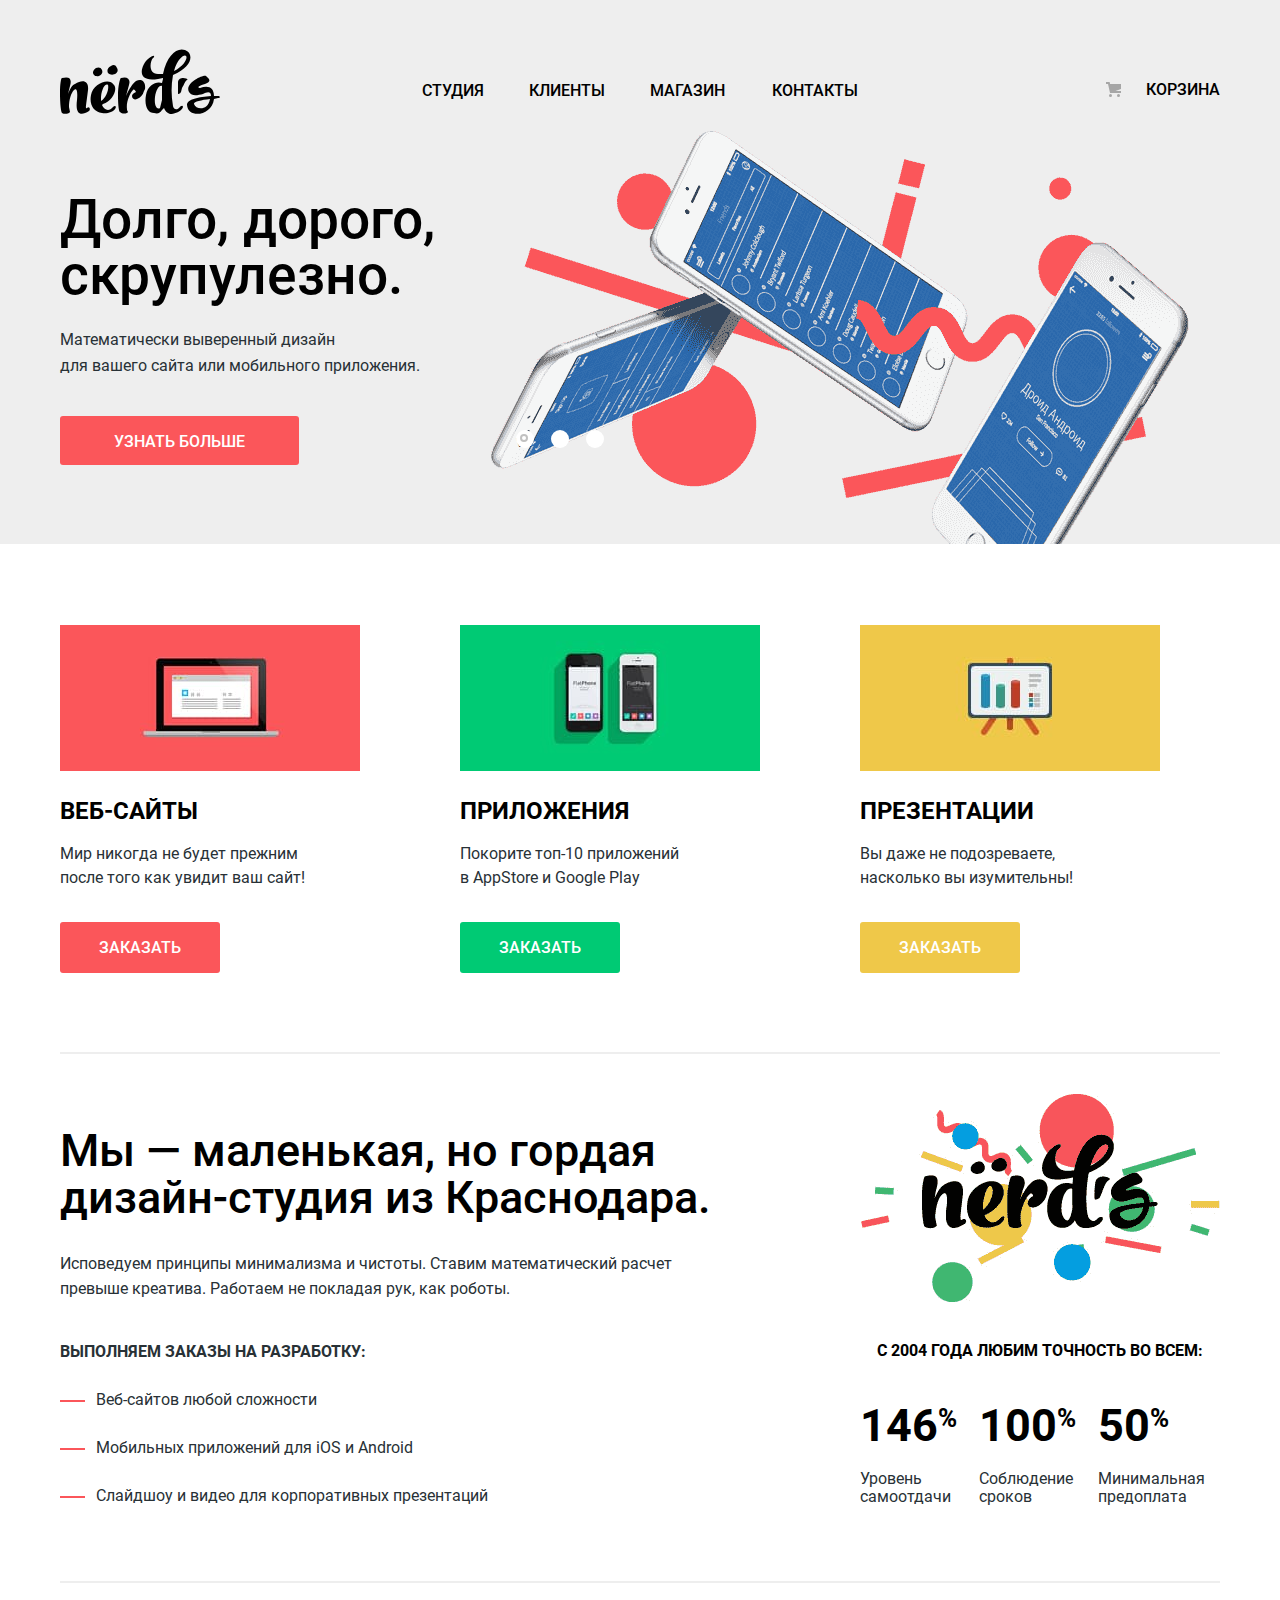
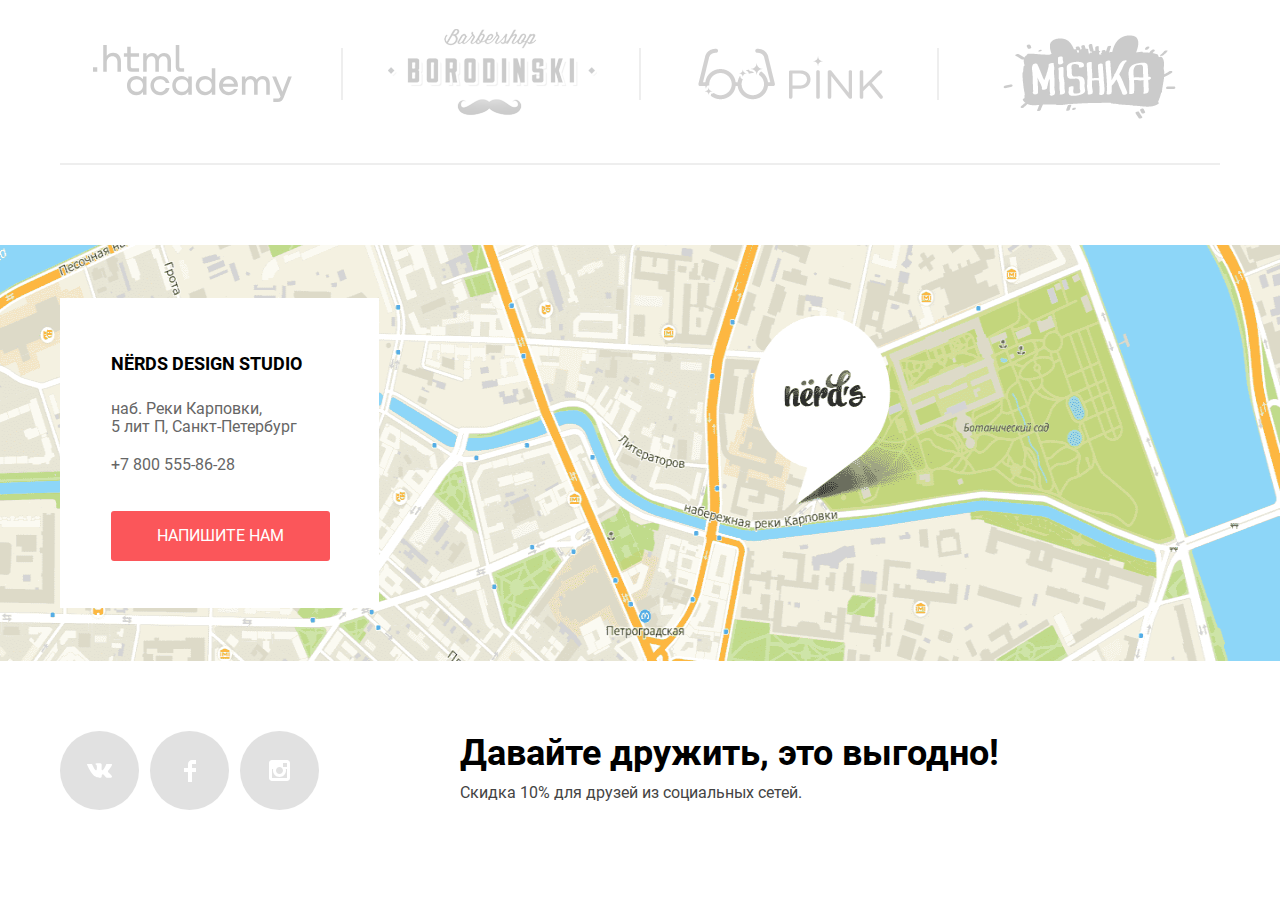
==== commit 1a38202a: "Правки в проекте" ====
--- a/index.html
+++ b/index.html
@@ -1,18 +1,18 @@
 <!DOCTYPE html>
 <html class="page" lang="ru">
-  <head>
-    <meta charset="utf-8">
-    <title>Дизайн-студия: Нёрдс</title>
-	<link href="favicon.ico" rel="icon">
-	<link href="favicon/favicon.svg" rel="icon" type="image/svg+xml">
-	<link href="favicon/180.png" rel="apple-touch-icon">
-	<link href="manifest.webmanifest" rel="manifest">
-	<link href="https://fonts.googleapis.com/css2?family=Roboto:wght@400;500;700&display=swap" rel="stylesheet">
-	<link href="css/normalize.css" rel="stylesheet">
-	<link href="css/style.min.css" rel="stylesheet">
-  </head>
-
-  <body class="page-body">
+  	<head>
+    	<meta charset="utf-8">
+    	<title>Дизайн-студия: Нёрдс</title>
+		<link href="favicon.ico" rel="icon">
+		<link href="favicon/favicon.svg" rel="icon" type="image/svg+xml">
+		<link href="favicon/180.png" rel="apple-touch-icon">
+		<link href="manifest.webmanifest" rel="manifest">
+		<link href="https://fonts.googleapis.com/css2?family=Roboto:wght@400;500;700&display=swap" rel="stylesheet">
+		<link href="css/normalize.css" rel="stylesheet">
+		<link href="css/style.min.css" rel="stylesheet">
+  	</head>
+
+  	<body class="page-body">
 
 <!-- header start-->
 
@@ -44,9 +44,15 @@
 				<h2 class="visually-hidden">Наш подход к работе</h2>
 				<div class="all-sliders-wrapper wrapper">
 					<div class="all-sliders-controls">
-						<button class="controls-sliders controls-sliders-active controls-sliders-left" type="button"></button>
-						<button class="controls-sliders controls-sliders-center" type="button"></button>
-						<button class="controls-sliders controls-sliders-right" type="button"></button>
+						<button class="controls-sliders controls-sliders-left" type="button">
+							<span class="controls-sliders-active controls-sliders-active-left"></span>
+						</button>v
+						<button class="controls-sliders controls-sliders-center" type="button">
+							<span class="controls-sliders-active controls-sliders-active-center none"></span>
+						</button>
+						<button class="controls-sliders controls-sliders-right" type="button">
+							<span class="controls-sliders-active controls-sliders-active-right none"></span>
+						</button>
 					</div>
 					<div class="slider-wrapper slide-1">
 						<div class="slider-wrapper-text">
@@ -63,10 +69,10 @@
 					<div class="slider-wrapper slide-2 none">
 						<div class="slider-wrapper-text">
 							<p class="slider-slogan">
-								Любим математику <br>как никто другой
+								Любим математику как никто другой
 							</p>
 							<p class="slider-text">
-								Никакого креатива, только математические формулы <br>для расчета идеальных пропорций
+								Никакого креатива, только математические формулы для расчета идеальных пропорций
 							</p>
 								<a class="slider-btn" href="blank.html">Узнать больше</a>
 						</div>
@@ -75,11 +81,11 @@
 					<div class="slider-wrapper slide-3 none">
 						<div class="slider-wrapper-text">
 							<p class="slider-slogan">
-								Только ночь, <br>только хардкор
+								Только ночь, только хардкор
 							</p>
 							<p class="slider-text">
 								Работать днем, как все? Мы против этого.
-								<br>Ближе к полуночи работа только начинается.
+								Ближе к полуночи работа только начинается.
 							</p>
 								<a class="slider-btn" href="blank.html">Узнать больше</a>
 						</div>
@@ -90,211 +96,218 @@
 	
 <!-- slider end-->
 
-<!-- servies start-->
-
-	<section class="servies wrapper">
-		<h2 class="visually-hidden">Ассортимент</h2>
-			<ul class="servies-list">
-				<li class="servies-item">
-					<h3 class="servies-item-subtitle servies-item-subtitle-web">Веб-сайты</h3>
-					<p class="servies-item-text">
-						Мир никогда не будет прежним <br>после того как увидит ваш сайт!
+<!-- services start-->
+
+			<section class="services wrapper">
+				<h2 class="visually-hidden">Ассортимент</h2>
+					<ul class="services-list">
+						<li class="services-item services-item-web">
+							<img src="img/web_site.jpg" width="300" height="146" alt="Страница веб-сайта на экране ноутбука">
+							<h3 class="services-item-subtitle services-item-subtitle-web">Веб-сайты</h3>
+							<p class="services-item-text">
+								Мир никогда не будет прежним после того как увидит ваш сайт!
+							</p>
+							<button class="btn btn-web" type="button">Заказать</button>
+						</li>
+						<li class="services-item services-item">
+							<img src="img/attachment.jpg" width="300" height="146" alt="Два мобильных телефона, на экране которых отображается включенное приложение">
+							<h3 class="services-item-subtitle services-item-subtitle-attachment">Приложения</h3>
+							<p class="services-item-text">
+								Покорите топ-10 приложений <br>в AppStore и Google Play
+							</p>
+							<button class="btn btn-attachment" type="button">Заказать</button>
+						</li>
+						<li class="services-item services-item">
+							<img src="img/presentation.jpg" width="300" height="146" alt="На презентации изображена диаграмма">
+							<h3 class="services-item-subtitle services-item-subtitle-presentation">Презентации</h3>
+							<p class="services-item-text">
+								Вы даже не подозреваете, насколько вы изумительны!
+							</p>
+							<button class="btn btn-presentation" type="button">Заказать</button>
+						</li>
+					</ul>
+			</section>
+
+<!-- services end-->
+
+			<div class="wrapper-about-company-and-feature wrapper">
+
+<!-- about-company start-->
+
+				<section class="about-company">
+					<h2 class="visually-hidden">О компании</h2>
+					<p class="about-company-slogan">
+						Мы — маленькая, но гордая дизайн-студия из Краснодара.
 					</p>
-					<button class="btn btn-web" type="button">Заказать</button>
-				</li>
-				<li class="servies-item">
-					<h3 class="servies-item-subtitle servies-item-subtitle-attachment">Приложения</h3>
-					<p class="servies-item-text">
-						Покорите топ-10 приложений <br>в AppStore и Google Play
+					<p class="about-company-text">
+						Исповедуем принципы минимализма и чистоты. Ставим математический расчет превыше креатива. Работаем не покладая рук, как роботы.
 					</p>
-					<button class="btn btn-attachment" type="button">Заказать</button>
-				</li>
-				<li class="servies-item">
-					<h3 class="servies-item-subtitle servies-item-subtitle-presentation">Презентации</h3>
-					<p class="servies-item-text">
-						Вы даже не подозреваете, <br>насколько вы изумительны!
+					<p class="about-company-list-subtitle">
+						Выполняем заказы на разработку:
 					</p>
-					<button class="btn btn-presentation" type="button">Заказать</button>
-				</li>
-			</ul>
-	</section>
-
-<!-- servies end-->
-
-	<div class="wrapper-about-company-and-feature wrapper">
-
-<!-- about-company start-->
-
-		<section class="about-company">
-			<h2 class="visually-hidden">О компании</h2>
-			<p class="about-company-slogan">
-				Мы — маленькая, но гордая дизайн-студия из Краснодара.
-			</p>
-			<p class="about-company-text">
-				Исповедуем принципы минимализма и чистоты. Ставим математический расчет превыше креатива. Работаем не покладая рук, как роботы.
-			</p>
-			<p class="about-company-list-subtitle">
-				Выполняем заказы на разработку:
-			</p>
-			<ul class="about-company-list">
-				<li class="about-company-item">Веб-сайтов любой сложности</li>	
-				<li class="about-company-item">Мобильных приложений для iOS и Android</li>	
-				<li class="about-company-item">Слайдшоу и видео для корпоративных презентаций</li>
-			</ul>
-		</section>
+					<ul class="about-company-list">
+						<li class="about-company-item">Веб-сайтов любой сложности</li>	
+						<li class="about-company-item">Мобильных приложений для iOS и Android</li>	
+						<li class="about-company-item">Слайдшоу и видео для корпоративных презентаций</li>
+					</ul>
+				</section>
 
 <!-- about-company end-->
 
 <!-- feature start-->
 
-		<section class="feature">
-			<img class="feature-logo" src="img/nerds_illustration.png" width="360" height="208" alt="Логотип дизайн-студии: Нёрдс">
-			<h2 class="visually-hidden">Наши преимущества</h2>
-			<p class="feature-subtitle">с 2004 года Любим точность во всем:</p>
-			<ul class="feature-list">
-				<li class="feature-item">
-					<p class="feature-number">
-						146 
-						<span class="percent">%</span>
-					</p>
-					<p  class="feature-text">
-						Уровень самоотдачи
-					</p>
-				</li>
-				<li class="feature-item">
-					<p class="feature-number">
-						100
-						<span class="percent">%</span>
-					</p>
-					<p  class="feature-text">
-						Соблюдение сроков
-					</p>
-				</li>
-				<li class="feature-item">
-					<p class="feature-number">
-						50
-						<span class="percent">%</span>
-					</p>
-					<p  class="feature-text">
-						Минимальная предоплата
-					</p>
-				</li>
-			</ul>
-		</section>
+				<section class="feature">
+					<img class="feature-logo" src="img/nerds_illustration.png" width="360" height="208" alt="Логотип дизайн-студии: Нёрдс">
+					<h2 class="visually-hidden">Наши преимущества</h2>
+					<p class="feature-subtitle">с 2004 года Любим точность во всем:</p>
+					<ul class="feature-list">
+						<li class="feature-item">
+							<p class="feature-number">
+								146 
+								<span class="percent">%</span>
+							</p>
+							<p  class="feature-text">
+								Уровень самоотдачи
+							</p>
+						</li>
+						<li class="feature-item">
+							<p class="feature-number">
+								100
+								<span class="percent">%</span>
+							</p>
+							<p  class="feature-text">
+								Соблюдение сроков
+							</p>
+						</li>
+						<li class="feature-item">
+							<p class="feature-number">
+								50
+								<span class="percent">%</span>
+							</p>
+							<p  class="feature-text">
+								Минимальная предоплата
+							</p>
+						</li>
+					</ul>
+				</section>
 
 <!-- feature end-->
-	</div>
+			</div>
 
 <!-- clients start-->
 
-	<section class="clients wrapper">
-		<h2 class="visually-hidden">Наши клиенты</h2>
-		<ul class="clients-list">
-			<li class="clients-item">
-				<a class="clients-link" href="https://htmlacademy.ru/intensive/htmlcss"><img class="clients-logo" src="img/logo_htmlacademy.svg" width="199" height="57" alt="Логотип htmlacademy">
-				</a>
-			</li>
-			<li class="clients-item">
-				<a class="clients-link" href="blank.html"><img class="clients-logo" src="img/logo_borodinski.svg" width="209" height="90" alt="Логотип барбершопера Бородинский">
-				</a>
-			</li>
-			<li class="clients-item">
-				<a class="clients-link" href="blank.html"><img class="clients-logo" src="img/logo_pink.svg" width="185" height="52" alt="Логотип компании pink">
-				</a>
-			</li>
-			<li class="clients-item">
-				<a class="clients-link" href="blank.html"><img class="clients-logo" src="img/logo_mishka.svg" width="173" height="84" alt="Логотип компании mishka">
-				</a>
-			</li>
-		</ul>
-	</section>
-</main>
+				<section class="clients wrapper">
+					<h2 class="visually-hidden">Наши клиенты</h2>
+					<ul class="clients-list">
+						<li class="clients-item">
+							<a class="clients-link" href="https://htmlacademy.ru/intensive/htmlcss"><img class="clients-logo" src="img/logo_htmlacademy.svg" width="199" height="57" alt="Логотип htmlacademy">
+							</a>
+						</li>
+						<li class="clients-item">
+							<a class="clients-link" href="blank.html"><img class="clients-logo" src="img/logo_borodinski.svg" width="209" height="90" alt="Логотип барбершопера Бородинский">
+							</a>
+						</li>
+						<li class="clients-item">
+							<a class="clients-link" href="blank.html"><img class="clients-logo" src="img/logo_pink.svg" width="185" height="52" alt="Логотип компании pink">
+							</a>
+						</li>
+						<li class="clients-item">
+							<a class="clients-link" href="blank.html"><img class="clients-logo" src="img/logo_mishka.svg" width="173" height="84" alt="Логотип компании mishka">
+							</a>
+						</li>
+					</ul>
+				</section>
+		</main>
 
 <!-- clients end-->
 <!-- main end -->	
 
 <!-- footer -->
 
-	<footer class="page-footer">
-		<iframe class="page-footer-map" src="https://www.google.com/maps/embed?pb=!1m18!1m12!1m3!1d1996.818026615576!2d30.315192316007387!3d59.96834198188692!2m3!1f0!2f0!3f0!3m2!1i1024!2i768!4f13.1!3m3!1m2!1s0x4696314db404b36b%3A0x1d934f1978240bba!2zTtGRcmRz!5e0!3m2!1sru!2sru!4v1625210179635!5m2!1sru!2sru" width="1160" height="416" allowfullscreen loading="lazy" title="Дизайн-студия NЁRDS находится по адресу наб. Реки Карповки, 5 лит П, Санкт-Петербург"></iframe>
-		<div class="wrapper">
-			<section class="contacts">
-				<h2 class="visually-hidden">Контакты</h2>
-				<h3 class="contacts-subtitle">Nёrds Design Studio</h3>
-				<p class="contacts-address">
-					наб. Реки Карповки, <br>5 лит П, Санкт-Петербург
-				</p>
-				<a class="contacts-tel" href="tel:+78005558628">+7 800 555-86-28</a>
-				<a class="contacts-btn" href="blank.html">Напишите нам</a>
+		<footer class="page-footer">
+			<iframe class="page-footer-map" src="https://www.google.com/maps/embed?pb=!1m18!1m12!1m3!1d1996.818026615576!2d30.315192316007387!3d59.96834198188692!2m3!1f0!2f0!3f0!3m2!1i1024!2i768!4f13.1!3m3!1m2!1s0x4696314db404b36b%3A0x1d934f1978240bba!2zTtGRcmRz!5e0!3m2!1sru!2sru!4v1625210179635!5m2!1sru!2sru" width="1160" height="416" allowfullscreen loading="lazy" title="Дизайн-студия NЁRDS находится по адресу наб. Реки Карповки, 5 лит П, Санкт-Петербург"></iframe>
+			<img class="fixed-map" src="img/address_map.png" width="1160" height="416" alt="Дизайн-студия NЁRDS находится по адресу наб. Реки Карповки, 5 лит П, Санкт-Петербург">
+			<div class="wrapper">
+				<section class="contacts">
+					<h2 class="visually-hidden">Контакты</h2>
+					<h3 class="contacts-subtitle">Nёrds Design Studio</h3>
+					<p class="contacts-address">
+						наб. Реки Карповки, <br>5 лит П, Санкт-Петербург
+					</p>
+					<a class="contacts-tel" href="tel:+78005558628">+7 800 555-86-28</a>
+					<a class="contacts-btn" href="blank.html">Напишите нам</a>
+				</section>
+			</div>
+			<section class="socials wrapper">
+				<h2 class="visually-hidden">Ссылки на социальные сети</h2>
+				<div class="wrapper-socials">
+					<ul class="socials-list">
+						<li class="socials-item">
+							<a class="socials-link" href="blank.html">
+								<span class="visually-hidden">Вконтакте</span>
+								<svg class="socials-vk" aria-label="Логотип вконтакте" width="26" height="15" viewBox="0 0 27 15" fill="none" xmlns="http://www.w3.org/2000/svg">
+									<path d="M16.138 11.51C17.094 11.201 18.318 13.55 19.621 14.449C20.599 15.13 21.348 14.983 21.348 14.983L24.821 14.933C24.821 14.933 26.636 14.821 25.778 13.379C25.707 13.259 25.275 12.31 23.193 10.357C21.016 8.31404 21.311 8.64504 23.932 5.11304C25.529 2.96004 26.168 1.64504 25.968 1.08504C25.776 0.546037 24.603 0.686037 24.603 0.686037L20.69 0.713037C20.309 0.714037 19.986 0.832037 19.839 1.22804C19.836 1.23204 19.218 2.89404 18.394 4.30704C16.653 7.29604 15.958 7.45504 15.67 7.26804C15.009 6.83504 15.176 5.53104 15.176 4.60404C15.176 1.70704 15.608 0.499037 14.33 0.187037C13.903 0.0830374 13.591 0.0150374 12.502 0.00503741C11.11 -0.0159626 9.92797 0.00503743 9.25797 0.334037C8.81297 0.557037 8.47197 1.04604 8.67897 1.07404C8.93897 1.10904 9.52197 1.23404 9.83397 1.66004C10.235 2.21204 10.223 3.44904 10.223 3.44904C10.223 3.44904 10.452 6.86004 9.68297 7.28304C9.15497 7.57304 8.43297 6.98104 6.87997 4.26704C6.08697 2.87904 5.48797 1.34504 5.48797 1.34504C5.48797 1.34504 5.37197 1.06004 5.16197 0.904037C4.91197 0.719037 4.56197 0.660037 4.56197 0.660037L0.84797 0.684037C0.84797 0.684037 0.28997 0.700037 0.0849697 0.946037C-0.0970303 1.16404 0.0699697 1.61404 0.0699697 1.61404C0.0699697 1.61404 2.97897 8.49504 6.27297 11.961C9.29297 15.143 12.725 14.932 12.725 14.932H14.28C14.28 14.932 14.749 14.878 14.989 14.62C15.213 14.38 15.203 13.929 15.203 13.929C15.203 13.929 15.172 11.82 16.138 11.51Z" fill="white"/>
+								</svg>
+							</a>
+						</li>
+						<li class="socials-item">
+							<a class="socials-link" href="blank.html">
+								<svg class="socials-fb" aria-label="Логотип фейсбука" width="12" height="22" viewBox="0 0 12 22" fill="none" xmlns="http://www.w3.org/2000/svg">
+									<path d="M12 4V0H8C5.79086 0 4 1.79086 4 4V8H0V12H4V22H8V12H12V8H8V4H12Z" fill="white"/>
+								</svg>
+							</a>
+						</li>
+						<li class="socials-item">
+							<a class="socials-link" href="blank.html">
+								<svg class="socials-inst" aria-label="Логотип инстаграма" width="21" height="21" viewBox="0 0 21 21" fill="none" xmlns="http://www.w3.org/2000/svg">
+									<path fill-rule="evenodd" clip-rule="evenodd" d="M3 0H18C19.65 0 21 1.35 21 3V18C21 19.65 19.65 21 18 21H3C1.35 21 0 19.65 0 18V3C0 1.35 1.35 0 3 0ZM14 10.5C14 8.57 12.43 7 10.5 7C8.57 7 7 8.57 7 10.5C7 12.43 8.57 14 10.5 14C12.43 14 14 12.43 14 10.5ZM3 18V9H4.181C4.0626 9.49127 4.00186 9.99467 4 10.5C4 14.0899 6.91015 17 10.5 17C14.0899 17 17 14.0899 17 10.5C16.9986 9.99464 16.9379 9.49118 16.819 9H18V18H3ZM14 7H18V3H14V7Z" fill="white"/>
+								</svg>
+							</a>
+						</li>
+					</ul>
+					<div class="wrapper-socials-text">
+						<h3 class="socials-subtitle">Давайте дружить, это выгодно!</h3>
+						<p class="socials-text">
+						Скидка 10% для друзей из социальных сетей.
+						</p>
+					</div>
+				</div>
 			</section>
-		</div>
-		<section class="socials wrapper">
-			<h2 class="visually-hidden">Ссылки на социальные сети</h2>
-			<div class="wrapper-socials">
-				<ul class="socials-list">
-					<li class="socials-item">
-						<a class="socials-link" href="blank.html">
-							<span class="visually-hidden">Вконтакте</span>
-							<svg class="socials-vk" aria-label="Логотип вконтакте" width="26" height="15" viewBox="0 0 27 15" fill="none" xmlns="http://www.w3.org/2000/svg">
-								<path d="M16.138 11.51C17.094 11.201 18.318 13.55 19.621 14.449C20.599 15.13 21.348 14.983 21.348 14.983L24.821 14.933C24.821 14.933 26.636 14.821 25.778 13.379C25.707 13.259 25.275 12.31 23.193 10.357C21.016 8.31404 21.311 8.64504 23.932 5.11304C25.529 2.96004 26.168 1.64504 25.968 1.08504C25.776 0.546037 24.603 0.686037 24.603 0.686037L20.69 0.713037C20.309 0.714037 19.986 0.832037 19.839 1.22804C19.836 1.23204 19.218 2.89404 18.394 4.30704C16.653 7.29604 15.958 7.45504 15.67 7.26804C15.009 6.83504 15.176 5.53104 15.176 4.60404C15.176 1.70704 15.608 0.499037 14.33 0.187037C13.903 0.0830374 13.591 0.0150374 12.502 0.00503741C11.11 -0.0159626 9.92797 0.00503743 9.25797 0.334037C8.81297 0.557037 8.47197 1.04604 8.67897 1.07404C8.93897 1.10904 9.52197 1.23404 9.83397 1.66004C10.235 2.21204 10.223 3.44904 10.223 3.44904C10.223 3.44904 10.452 6.86004 9.68297 7.28304C9.15497 7.57304 8.43297 6.98104 6.87997 4.26704C6.08697 2.87904 5.48797 1.34504 5.48797 1.34504C5.48797 1.34504 5.37197 1.06004 5.16197 0.904037C4.91197 0.719037 4.56197 0.660037 4.56197 0.660037L0.84797 0.684037C0.84797 0.684037 0.28997 0.700037 0.0849697 0.946037C-0.0970303 1.16404 0.0699697 1.61404 0.0699697 1.61404C0.0699697 1.61404 2.97897 8.49504 6.27297 11.961C9.29297 15.143 12.725 14.932 12.725 14.932H14.28C14.28 14.932 14.749 14.878 14.989 14.62C15.213 14.38 15.203 13.929 15.203 13.929C15.203 13.929 15.172 11.82 16.138 11.51Z" fill="white"/>
-								</svg></a>
-					</li>
-					<li class="socials-item">
-						<a class="socials-link" href="blank.html"><svg class="socials-fb" aria-label="Логотип фейсбука" width="12" height="22" viewBox="0 0 12 22" fill="none" xmlns="http://www.w3.org/2000/svg">
-							<path d="M12 4V0H8C5.79086 0 4 1.79086 4 4V8H0V12H4V22H8V12H12V8H8V4H12Z" fill="white"/>
+			<section class="popup wrapper visually-hidden">
+				<div class="popup-wrapper">
+					<div class="popup-title-wrapper">
+						<h2 class="popup-title">Напишите нам</h2>
+						<button class="popup-btn-close" type="button">
+							<svg class="popup-close" aria-label="Закрытие всплывающего окна" width="21" height="21" viewBox="0 0 21 21" fill="none" xmlns="http://www.w3.org/2000/svg">
+								<g clip-path="url(#clip0)">
+									<path d="M13.3391 10.5088L20.7163 3.13165C21.1056 2.74233 21.1056 2.1058 20.7163 1.71647L19.3011 0.300294C18.9118 -0.0890303 18.2752 -0.0890303 17.8859 0.300294L10.5088 7.67844L3.13163 0.301295C2.7423 -0.0880295 2.10577 -0.0880295 1.71645 0.301295L0.301271 1.71647C-0.0880537 2.1058 -0.0880537 2.74233 0.301271 3.13165L7.67842 10.5088L0.301271 17.8859C-0.0880537 18.2753 -0.0880537 18.9118 0.301271 19.3011L1.71745 20.7163C2.10678 21.1056 2.74331 21.1056 3.13263 20.7163L10.5098 13.3392L17.8869 20.7163C18.2762 21.1056 18.9128 21.1056 19.3021 20.7163L20.7173 19.3011C21.1066 18.9118 21.1066 18.2753 20.7173 17.8859L13.3391 10.5088Z" fill="#FB565A" />
+								</g>
+								<defs>
+									<clipPath id="clip0">
+										<rect width="21" height="21" fill="white"/>
+									</clipPath>
+								</defs>
 							</svg>
-							</a>
-					</li>
-					<li class="socials-item">
-						<a class="socials-link" href="blank.html"><svg class="socials-inst" aria-label="Логотип инстаграма" width="21" height="21" viewBox="0 0 21 21" fill="none" xmlns="http://www.w3.org/2000/svg">
-							<path fill-rule="evenodd" clip-rule="evenodd" d="M3 0H18C19.65 0 21 1.35 21 3V18C21 19.65 19.65 21 18 21H3C1.35 21 0 19.65 0 18V3C0 1.35 1.35 0 3 0ZM14 10.5C14 8.57 12.43 7 10.5 7C8.57 7 7 8.57 7 10.5C7 12.43 8.57 14 10.5 14C12.43 14 14 12.43 14 10.5ZM3 18V9H4.181C4.0626 9.49127 4.00186 9.99467 4 10.5C4 14.0899 6.91015 17 10.5 17C14.0899 17 17 14.0899 17 10.5C16.9986 9.99464 16.9379 9.49118 16.819 9H18V18H3ZM14 7H18V3H14V7Z" fill="white"/>
-							</svg>
-							</a>
-					</li>
-				</ul>
-				<div class="wrapper-socials-text">
-					<h3 class="socials-subtitle">Давайте дружить, это выгодно!</h3>
-					<p class="socials-text">
-						Скидка 10% для друзей из социальных сетей.
-					</p>
+						</button>
+					</div>
+					<form class="popup-form" method="get" action="https://echo.htmlacademy.ru">
+						<ul class="popup-list">
+							<li class="popup-item">
+								<label class="popup-item-subtitle">Ваше имя:<input class="popup-field popup-login" type="text" placeholder="Имя Фамилия" required></label>
+							</li>
+							<li class="popup-item">
+								<label class="popup-item-subtitle">Ваш email:<input class="popup-field popup-email" type="email" placeholder="email@example.com" required></label>
+							</li>
+							<li class="popup-item">
+								<label class="popup-item-subtitle">Текст письма:<textarea class="popup-textarea" rows="4" cols="3" placeholder="В свободной форме"></textarea></label>
+							</li>
+						</ul>
+						<button class="popup-btn" type="submit">Отправить</button>
+					</form>
 				</div>
-			</div>
-		</section>
-		<section class="popup wrapper visually-hidden">
-			<div class="popup-wrapper">
-				<div class="popup-title-wrapper">
-					<h2 class="popup-title">Напишите нам</h2>
-					<button class="popup-btn-close" type="button">
-						<svg class="popup-close" aria-label="Закрытие всплывающего окна" width="21" height="21" viewBox="0 0 21 21" fill="none" xmlns="http://www.w3.org/2000/svg">
-							<g clip-path="url(#clip0)">
-							<path d="M13.3391 10.5088L20.7163 3.13165C21.1056 2.74233 21.1056 2.1058 20.7163 1.71647L19.3011 0.300294C18.9118 -0.0890303 18.2752 -0.0890303 17.8859 0.300294L10.5088 7.67844L3.13163 0.301295C2.7423 -0.0880295 2.10577 -0.0880295 1.71645 0.301295L0.301271 1.71647C-0.0880537 2.1058 -0.0880537 2.74233 0.301271 3.13165L7.67842 10.5088L0.301271 17.8859C-0.0880537 18.2753 -0.0880537 18.9118 0.301271 19.3011L1.71745 20.7163C2.10678 21.1056 2.74331 21.1056 3.13263 20.7163L10.5098 13.3392L17.8869 20.7163C18.2762 21.1056 18.9128 21.1056 19.3021 20.7163L20.7173 19.3011C21.1066 18.9118 21.1066 18.2753 20.7173 17.8859L13.3391 10.5088Z" fill="#FB565A" />
-							</g>
-							<defs>
-								<clipPath id="clip0">
-								<rect width="21" height="21" fill="white"/>
-							</clipPath>
-							</defs>
-						</svg>
-					</button>
-				</div>
-				<form class="popup-form" method="get" action="https://echo.htmlacademy.ru">
-					<ul class="popup-list">
-						<li class="popup-item">
-							<label class="popup-item-subtitle">Ваше имя:<br><input class="popup-field popup-login" type="text" placeholder="Имя Фамилия" required></label>
-						</li>
-						<li class="popup-item">
-							<label class="popup-item-subtitle">Ваш email:<br><input class="popup-field popup-email" type="email" placeholder="email@example.com" required></label>
-						</li>
-						<li class="popup-item">
-							<label class="popup-item-subtitle">Текст письма:<textarea class="popup-textarea" rows="4" cols="3" placeholder="В свободной форме"></textarea></label>
-						</li>
-					</ul>
-					<button class="popup-btn" type="submit">Отправить</button>
-				</form>
-			</div>
-		</section>
-	</footer>
-	<script src="javascript/popup.min.js"></script>
-	<script src="javascript/slider.min.js"></script>
-  </body>
+			</section>
+		</footer>
+		<script src="javascript/popup.min.js"></script>
+		<script src="javascript/slider.min.js"></script>
+  	</body>
 </html>
--- a/css/style.min.css
+++ b/css/style.min.css
@@ -1 +1 @@
-@font-face{font-family:"Roboto";font-weight:400;font-style:normal;src:local(Roboto),url(../fonts/roboto.woff2) format("woff2"),url(../fonts/roboto.woff) format("woff")}@font-face{font-family:"Roboto";font-weight:500;font-style:normal;src:local(Roboto),url(../fonts/robotomedium.woff2) format("woff2"),url(../fonts/robotomedium.woff) format("woff")}@font-face{font-family:"Roboto";font-weight:700;font-style:normal;src:local(Roboto),url(../fonts/robotobold.woff2) format("woff2"),url(../fonts/robotobold.woff) format("woff")}:root{--basic-black:#000;--opacity-black:rgba(0,0,0,0.3);--opacity-cpecial-black:rgba(0,0,0,0.6);--opacity-shadow-black:rgba(0,0,0,0.4);--modal-shadow-black:rgba(0,0,0,0.25);--basic-shadow-black:rgba(0,0,0,0.15);--basic-lightblack:#283136;--basic-red:#FB565A;--cpecial-red:#E74246;--cpecial-darkred:#D7373B;--basic-green:#00CA74;--cpecial-green:#00BC6C;--cpecial-darkgreen:#00AA62;--basic-yellow:#EFC849;--cpecial-yellow:#EAB534;--cpecial-darkyellow:#E5A722;--basic-lightgrey:#EEE;--special-lightgrey:#DFDFDF;--special-darkgrey:#D5D5D5;--special-check-grey:#4D4D4D;--basic-border-grey:#DBDBDB;--special-border-grey:#D7DCDE;--special-scale-grey:#D7DCDF;--basic-slider-grey:#C1C1C1;--special-border-darkgrey:#B4B9BB;--basic-range-grey:#ABABAB;--basic-darkwhite:#888;--basic-grey:#666;--special-grey:#444;--basic-btn-grey:#A6A6A6;--opacity-btn-grey:rgba(166,166,166,0.2);--basic-btn-darkgrey:#231F20;--basic-white:#fff;--basic-gradient-white:rgba(0,1,1,0.1);--opacity-white:rgba(255,255,255,0.3);--gradient-rest:linear-gradient(0deg,#E1E1E1,#E1E1E1),#FFF;--gradient-aim:linear-gradient(0deg,#E74246,#E74246),#FFF;--gradient-press:linear-gradient(0deg,#D7373B,#D7373B),#FFF}.page-body{min-width:1160px;margin:0 auto;padding:0;min-height:100%;display:grid;grid-template-rows:min-content 1fr min-content;align-content:start;font-family:"Roboto",Arial,sans-serif;font-size:16px;line-height:24px;font-style:normal;font-weight:400;box-sizing:border-box;color:var(--basic-lightblack)}a{color:var(--basic-black);text-decoration:none;text-transform:uppercase}img{max-width:100%;height:auto}h1,h2,h3,h4,h5,h6,p,ol,ul,li,a,img,nav,section,div,button,header,main,form,label,input,textarea,fieldset,legend{padding:0;margin:0}fieldset{border:none}.page{height:100%}.wrapper{width:1160px;margin:0 auto;padding:0}.wrapper-background{background:var(--basic-lightgrey)}.visually-hidden{position:absolute;width:1px;height:1px;margin:-1px;border:0;padding:0;white-space:nowrap;clip-path:inset(100%);clip:rect(0 0 0 0);overflow:hidden}.main-nav{display:flex;flex-wrap:wrap;justify-content:flex-start;align-items:center;margin-top:48px;line-height:30px;font-weight:500;color:var(--basic-black)}.main-nav-inner{margin-bottom:55px}.main-header-logo,.basket{display:block}.main-header-logo{color:var(--basic-black);margin-right:202px}.main-header-logo:hover,.main-header-logo:focus{opacity:.7}.main-header-logo:active{opacity:.3}.site-nav{display:flex;flex-wrap:wrap;padding-top:9px;list-style:none;color:var(--basic-black)}.site-nav-catalog{padding-top:24px}.site-nav-item{margin-right:45px}.site-nav-item:last-child{margin-right:0}.site-nav-item-active{padding-bottom:13px;border-bottom:2px solid var(--basic-red)}.basket{position:relative;padding-left:50px;padding-top:8px;margin-left:auto;color:var(--basic-black)}.basket::before{content:"";position:absolute;left:10px;top:15px;width:15px;height:15px;color:var(--basic-btn-grey);background-image:url(../img/basket.svg);background-repeat:no-repeat}.site-nav-item:hover a,.site-nav-item a:focus,.basket:hover,.basket:focus{color:var(--basic-red)}.site-nav-item:active a,.basket:active{mix-blend-mode:normal;color:var(--basic-black);opacity:.3}.main-wrapper-background{background:var(--basic-white)}.wrapper-inner{padding-bottom:109px;margin-bottom:55px;background:var(--basic-lightgrey)}.slider{position:relative}.all-sliders-controls{position:absolute;min-width:88px;height:18px;bottom:96px;right:676px;z-index:1}.controls-sliders{position:absolute;content:"";top:0;left:0;width:18px;height:18px;border-radius:50%;border:none;background:var(--basic-white)}.controls-sliders-center{position:absolute;content:"";top:0;left:35px}.controls-sliders-right{position:absolute;content:"";top:0;left:70px}.controls-sliders-left::before{position:absolute;content:"";top:5px;left:5px;width:4px;height:4px;border-radius:50%;border:2px solid var(--basic-slider-grey);background:var(--basic-white)}.controls-sliders:hover,.controls-sliders:focus,.controls-sliders:hover.controls-sliders-left::before,.controls-sliders:focus.controls-sliders-left::before{border:1px solid var(--basic-slider-grey);background:var(--basic-lightgrey)}.controls-sliders:active,.controls-sliders:active.controls-sliders-left::before{border:1px solid var(--basic-lightblack);background:var(--basic-btn-grey)}.slider-wrapper{position:relative;display:grid;grid-template-columns:1fr 763px;min-height:420px}.slider-wrapper-text{width:540px;margin-top:11px}.slide-1{visibility:visible}.none{display:none}.inner-title{padding-top:12px;text-align:center}.slider-slogan,.inner-title{font-weight:500;font-size:55px;line-height:56px;color:var(--basic-black);background:var(--basic-lightgrey)}.slider-slogan{max-height:115px;margin-top:56px;margin-bottom:24px}.slider-text{margin-bottom:48px;line-height:26px}.slider-btn{width:240px;padding:14px 54px;padding-top:16px;margin-bottom:70px;vertical-align:bottom;font-weight:500;font-size:16px;line-height:18px;text-transform:uppercase;color:var(--basic-white);background:var(--basic-red);border:none;border-radius:3px}.slider-btn:hover,.slider-btn:focus{background:var(--cpecial-red)}.slider-btn:active{background:var(--cpecial-darkred);box-shadow:inset 0 3px 0 var(--basic-gradient-white);color:var(--opacity-white)}.slider-wrapper img{position:absolute;content:"";bottom:0;right:3px;width:760px;height:431px}.wrapper-sorting-and-filter{display:grid;grid-template-columns:260px 1fr;gap:141px;width:1160px}.wrapper-range-controls{position:relative;width:260px;height:41px;padding-top:39px;margin-top:46px;margin-bottom:14px;background:var(--basic-lightgrey);border-radius:3px}.wrapper-range-controls .scale{width:205px;height:2px;margin:auto;background:var(--special-scale-grey)}.bar{width:70%;height:2px;background:var(--basic-green)}.toggle{width:4px;height:4px;padding:2px;border:8px solid var(--basic-white);border-radius:50%;background:var(--basic-range-grey);box-shadow:0 2px 1px var(--basic-shadow-black)}.toggle:hover,.toggle:focus{cursor:pointer;border:8px solid var(--cpecial-green);background:var(--basic-black);box-shadow:0 2px 1px var(--basic-shadow-black);opacity:.7}.toggle:active{border:8px solid var(--cpecial-darkgreen);background:var(--basic-black);box-shadow:0 2px 1px var(--basic-shadow-black);opacity:1}.toggle-min{position:absolute;top:30px;left:18px}.toggle-max{position:absolute;top:30px;left:160px}.filter-cost{margin-bottom:55px}.wrapper-price-controls{display:flex;justify-content:space-between;margin-bottom:2px}.filter-cost-text{line-height:22px;color:var(--basic-lightblack)}.filter-cost-text input{text-align:center;width:72px;height:35px;padding:1px;padding-left:6px;margin-left:12px;color:var(--basic-lightblack);background:var(--basic-lightgrey);border:none;border-radius:3px;line-height:22px;cursor:pointer}.filter-cost-text:hover input,.filter-cost-text:focus input{background:var(--basic-lightgrey);box-shadow:0 2px 1px var(--basic-shadow-black);border:none;opacity:.7}.filter-cost-text:active input{background:var(--special-lightgrey);box-shadow:0 2px 1px var(--basic-shadow-black);border:none;opacity:1}.filter-cost-text input[type="number"]::-webkit-outer-spin-button,.filter-cost-text input[type="number"]::-webkit-inner-spin-button{-webkit-appearance:none;margin:0}.filter-cost-text input[type="number"]{-moz-appearance:textfield}.filter-grid .filter-subtitle,.filter-functional .filter-subtitle{margin-bottom:14px}.filter-grid-list,.filter-functional-list,.sorting-list,.sorting-controls-list{list-style:none}.filter-grid-item,.filter-functional-item{display:block;min-width:200px;padding-right:5px;margin-bottom:15px}.filter-grid-item:last-child{margin-bottom:46px}.filter-functional-item:last-child{margin-bottom:50px}.filter-cost-text{line-height:22px;text-transform:uppercase}.filter-text{position:relative;display:block;cursor:pointer;margin-left:36px;line-height:24px;opacity:1}.filter-text input{background:var(--special-check-grey)}.filter-input-radio + label::before{content:"";position:absolute;left:-36px;top:-1px;width:17px;height:17px;opacity:.6;border-radius:50%;border:4px solid var(--special-check-grey);opacity:.4}.filter-input-radio:checked + label::after{content:"";position:absolute;top:7px;left:-28px;width:9px;height:9px;opacity:.6;background-color:var(--special-check-grey);border-radius:50%;opacity:.4}.filter-input-checkbox:not(.filter-input-checkbox:checked) + label::before{content:"";position:absolute;left:-36px;top:1px;width:18px;height:18px;opacity:.6;border:2px solid var(--special-check-grey);border-radius:3px;opacity:.4}.filter-input-checkbox:checked + label::after{content:"";position:absolute;top:1px;left:-36px;width:24px;height:24px;opacity:.6;background:url(../img/checkbox_active.svg) no-repeat;background-size:100%;z-index:2;opacity:.4}.filter-text:hover,.filter-input-radio:hover + label::before,.filter-input-radio:checked:hover + label::after,.filter-input-checkbox:not(.filter-input-checkbox:checked):hover + label::before,.filter-input-checkbox:checked:hover + label::after,.filter-text:focus,.filter-input-radio:focus + label::before,.filter-input-radio:checked:focus + label::after,.filter-input-checkbox:not(.filter-input-checkbox:checked):focus + label::before,.filter-input-checkbox:checked:focus + label::after{opacity:1}.filter-input-radio:active + label::before,.filter-input-radio:checked:active + label::after,.filter-input-checkbox:not(.filter-input-checkbox:checked):active + label::before,.filter-input-checkbox:checked:active + label::after{opacity:.9}.filter-text:active{mix-blend-mode:normal;opacity:.9}.filter-input-radio[disabled] + label::before,.filter-input-radio[disabled] + label::after,.filter-input-checkbox[disabled] + label::before,.filter-input-checkbox[disabled] + label::after{opacity:.1}input[disabled] + .filter-text{mix-blend-mode:normal;opacity:.3}.filter-btn{width:260px;text-transform:uppercase;color:var(--basic-black);background:var(--basic-lightgrey);border:none;border-radius:3px;padding:17px 89px 15px 88px}.filter-btn:hover,.filter-btn:focus{background:var(--special-lightgrey);cursor:pointer}.filter-btn:active{color:var(--opacity-black);mix-blend-mode:normal;background:var(--special-darkgrey);box-shadow:inset 0 3px 0 var(--basic-gradient-white)}.filter-subtitle,.sorting-subtitle{padding:0;margin:0;font-weight:700;font-size:18px;line-height:30px;text-transform:uppercase;color:var(--basic-black)}.wrapper-sorting{display:flex;justify-content:space-between;align-items:baseline;width:760px;margin-bottom:48px}.sorting-subtitle{margin-right:238px}.sorting-list,.sorting-controls-list{display:flex;justify-content:center;align-items:baseline;max-height:18px}.sorting-list{margin-left:5px}.sorting-item{margin-right:25px}.sorting-btn,.sorting-controls{max-height:18px;background:none;border:none}.sorting-btn{margin-top:4px;font-size:14px;line-height:18px;text-transform:uppercase;mix-blend-mode:normal;color:var(--opacity-black);font-size:14px;line-height:18px}.sorting-btn:hover,.sorting-btn:focus{color:var(--opacity-cpecial-black);cursor:pointer}.sorting-btn:active,.sorting-item-active .sorting-btn{color:var(--basic-black)}.arrow-down{transform:translateY(-2px)}.arrow-up{transform:rotate(180deg) translateY(2px);margin-right:0;margin-left:3px}.sorting-controls-down{margin-right:18px}.arrow{fill:var(--opacity-btn-grey);mix-blend-mode:normal}.arrow:hover,.arrow:focus{fill:var(--basic-btn-grey);opacity:1;cursor:pointer}.sorting-controls:active .arrow{fill:var(--basic-btn-darkgrey)}.sorting-controls-active .arrow{fill:var(--basic-btn-darkgrey);opacity:1}.servies{margin-bottom:30px;border-bottom:2px solid var(--basic-lightgrey)}.servies-list{display:grid;grid-template-columns:1fr 1fr 1fr;gap:100px;width:1100px;list-style:none}.servies-item{position:relative;padding-top:252px}.servies-item-subtitle{margin-bottom:16px;font-weight:700;font-size:24px;line-height:30px;text-transform:uppercase;color:var(--basic-black)}.servies-item-subtitle-web::before{position:absolute;content:"";width:300px;height:146px;top:81px;left:0;background:url(../img/web_site.jpg)}.servies-item-subtitle-attachment::before{position:absolute;content:"";width:300px;height:146px;top:81px;left:0;background:url(../img/attachment.jpg)}.servies-item-subtitle-presentation::before{position:absolute;content:"";width:300px;height:146px;top:81px;left:0;background:url(../img/presentation.jpg)}.servies-item-text{margin-bottom:32px}.btn{width:160px;padding-top:17px;padding-bottom:16px;margin-bottom:79px;font-weight:500;font-size:16px;line-height:18px;text-transform:uppercase;color:var(--basic-white);background:var(--basic-red);border:none;border-radius:3px;box-shadow:none}.btn-attachment{background:var(--basic-green)}.btn-presentation{background:var(--basic-yellow)}.btn:hover,.btn:focus{background:var(--cpecial-red)}.btn-attachment:hover,.btn-attachment:focus{background:var(--cpecial-green)}.btn-presentation:hover,.btn-presentation:focus{background:var(--cpecial-yellow)}.btn:active{background:var(--cpecial-darkred);box-shadow:inset 0 3px 0 var(--basic-gradient-white);mix-blend-mode:normal;color:var(--opacity-white)}.btn-attachment:active{background:var(--cpecial-darkgreen)}.btn-presentation:active{background:var(--cpecial-darkyellow)}.wrapper-about-company-and-feature{position:relative;display:grid;grid-template-columns:1fr 367px;gap:140px;width:1174px;margin-bottom:73px}.about-company{padding-left:7px}.about-company-slogan{min-width:651px;margin-top:43px;margin-bottom:30px;font-weight:500;font-size:45px;line-height:47px;color:var(--basic-black)}.about-company-text{width:646px;margin-bottom:39px;line-height:25px}.about-company-list-subtitle{font-weight:700;text-transform:uppercase;margin-bottom:24px}.about-company-list{display:flex;flex-direction:column;justify-content:space-between;min-width:320px;min-height:120px;list-style:none}.about-company-item{position:relative;padding-left:36px}.about-company-item::before{position:absolute;content:"";top:12px;left:0;width:25px;height:2px;background:var(--basic-red)}.feature{margin-top:10px}.feature-logo{width:360px;height:208px;margin-bottom:30px}.feature-subtitle{margin-bottom:31px;padding-left:17px;font-weight:700;text-transform:uppercase;color:var(--basic-black)}.feature-list{display:grid;grid-template-columns:1fr 1fr 1fr;list-style:none}.feature-item{width:96px}.feature-item:last-child{margin-right:33px}.feature-number{display:flex;flex-wrap:wrap;min-width:100px;margin-bottom:12px;font-weight:700;font-size:45px;line-height:64px;color:var(--basic-black)}.feature-number:last-child{margin-right:auto}.percent{margin-top:4px;font-size:26px;line-height:40px}.feature-text{line-height:18px}.clients-list{display:grid;grid-template-columns:repeat(4,1fr);justify-content:space-between;align-items:flex-start;margin-bottom:80px;border-bottom:2px solid var(--basic-lightgrey);border-top:2px solid var(--basic-lightgrey);list-style:none}.clients-item{display:flex;justify-content:center;align-items:center;min-width:298px;min-height:180px;position:relative}.clients-item:first-child,.clients-item:last-child{min-width:283px}.clients-item::after{position:absolute;content:"";width:2px;height:52px;top:65px;right:0;background:var(--basic-lightgrey)}.clients-item:last-child.clients-item::after{display:none}.clients-link{margin-top:15px;opacity:.2}.clients-link:hover,.clients-link:focus{opacity:1}.clients-link:active{opacity:.1}.clients-logo{padding-bottom:6px}.clients-item:first-child .clients-logo{padding-right:18px}.clients-item:last-child .clients-logo{padding-left:18px;padding-bottom:0}.pattern-list,.pattern-sheet-list{list-style:none}.pattern-list{display:grid;grid-template-columns:1fr 1fr;gap:31px 40px;margin-bottom:52px}.pattern-item{position:relative;width:360px;height:620px}.pattern-item-shape{position:relative;width:361px;height:42px;background:var(--special-check-grey);border:none;border-radius:3px 3px 0 0;opacity:.12}.pattern-item:hover .pattern-item-shape,.pattern-item:hover .pattern-item-shape{opacity:1}.pattern-item-path-left{position:absolute;width:14px;height:14px;top:13px;left:15px;border-radius:50%;background:var(--basic-white)}.pattern-item-path-center{position:absolute;width:14px;height:14px;top:13px;left:38px;border-radius:50%;background:var(--basic-white)}.pattern-item-path-right{position:absolute;width:14px;height:14px;top:13px;left:61px;border-radius:50%;background:var(--basic-white)}.pattern-link{width:359px;height:579px;position:relative;display:block;border-radius:0 0 5px 5px}.pattern-link img{width:359px;height:578px;transform:translateY(-3px);border:1px solid var(--special-darkgrey);border-radius:0 0 5px 5px}.pattern-link:hover{box-shadow:0 6px 15px var(--modal-shadow-black)}.pattern-link:hover .wrapper-modal{display:flex;flex-direction:column}.wrapper-modal{display:none;position:absolute;content:"";bottom:0;left:0;width:360px;padding-top:30px;border-radius:0 0 5px 5px;background:var(--basic-lightgrey)}.modal-subtitle{margin:0 auto;margin-bottom:12px;font-weight:700;font-size:18px;line-height:30px;text-transform:uppercase;text-align:center;color:var(--basic-black)}.modal-subtitle:hover,.modal-subtitle:focus{color:var(--basic-red)}.modal-subtitle:active{color:var(--basic-black);opacity:.3}.modal-text{margin-bottom:33px;text-align:center;line-height:18px}.modal-btn{width:200px;padding-top:17px;padding-bottom:15px;margin-left:80px;margin-right:80px;margin-bottom:44px;font-weight:500;line-height:18px;text-align:center;cursor:pointer;color:var(--basic-white);border:none;border-radius:3px;background:var(--basic-red)}.modal-btn:hover,.modal-btn:focus{background:var(--cpecial-red)}.modal-btn:active{background:var(--cpecial-darkred);box-shadow:inset 0 3px 0 var(--basic-gradient-white)}.pattern-sheet-list{display:flex;flex-wrap:wrap;justify-content:flex-start;margin-bottom:60px}.pattern-sheet-item{margin-right:11px}.pattern-sheet-item:last-child{width:260px;vertical-align:center;margin-right:0}.pattern-sheet-link{display:flex;min-width:50px;height:50px;justify-content:center;align-items:center;font-weight:500;line-height:18px;color:var(--basic-black);border:none;border-radius:3px;background:var(--basic-lightgrey)}.pattern-sheet-link-active{border:3px solid var(--basic-border-grey);box-sizing:border-box;border-radius:3px;background:none}.pattern-sheet-link:hover,.pattern-sheet-link:focus{color:var(--basic-black);background:var(--special-lightgrey)}.pattern-sheet-link:active{opacity:.3;color:var(--basic-black);border:0;background:var(--special-darkgrey);box-shadow:inset 0 3px 0 var(--basic-gradient-white)}.page-footer{padding-bottom:60px;position:relative}.page-footer-map{position:relative;width:100%;margin-bottom:22px;border:none}.contacts{position:absolute;top:8%;display:flex;flex-direction:column;flex-wrap:wrap;justify-content:center;align-items:flex-start;width:227px;min-height:290px;padding:10px 46px;background:var(--basic-white)}.contacts-subtitle{margin-top:19px;margin-left:5px;margin-bottom:21px;font-weight:700;font-size:18px;line-height:30px;text-transform:uppercase;color:var(--basic-black)}.contacts-address,.contacts-tel{margin-left:5px;line-height:18px;color:var(--basic-grey)}.contacts-address{margin-bottom:20px}.contacts-tel{margin-bottom:37px}.contacts-tel:hover{text-decoration:underline;opacity:.6}.contacts-tel:focus{outline:1px solid var(--basic-grey)}.contacts-tel:active{text-decoration:none;outline:none;opacity:.3}.contacts-btn{display:flex;flex-wrap:wrap;justify-content:center;align-items:center;min-width:219px;min-height:50px;margin-left:5px;margin-bottom:15px;line-height:18px;text-transform:uppercase;color:var(--basic-white);border:none;border-radius:3px;background:var(--basic-red)}.contacts-btn:hover,.contacts-btn:focus{background:var(--cpecial-red)}.contacts-btn:active{background:var(--cpecial-darkred);color:var(--opacity-white)}.wrapper-socials{display:grid;grid-template-columns:1fr 2fr}.socials-list{margin:37px 0;margin-top:41px;display:flex;flex-wrap:wrap;list-style:none}.socials-item{margin-right:11px}.socials-item:last-child{margin-right:auto}.socials-link{display:grid;justify-content:center;align-items:center;width:79px;height:79px;border-radius:50%;background:var(--gradient-rest)}.socials-link:hover,.socials-link:focus{background:var(--gradient-aim)}.socials-link:active{background:var(--gradient-press);box-shadow:inset 0 3px 0 var(--basic-gradient-white)}.socials-link:active path{color:var(--basic-white);opacity:.3}.socials-subtitle{margin-left:13px;margin-top:45px;margin-bottom:11px;font-weight:700;font-size:36px;line-height:36px;color:var(--basic-black)}.socials-text{margin-left:13px;line-height:22px;color:var(--special-grey)}.popup{width:960px;position:fixed;left:50%;top:50%;transform:translate(-50%,-50%);z-index:1;background:var(--basic-white);box-shadow:0 20px 40px var(--opacity-shadow-black)}.popup-wrapper{width:760px;margin:0 auto}.popup-title-wrapper{display:flex;justify-content:space-between;align-items:baseline;position:relative}.popup-title{margin-top:63px;margin-bottom:33px;text-transform:none;font-weight:700;font-size:45px;line-height:53px;color:var(--basic-black)}.popup-btn-close{position:absolute;content:"";top:78px;right:-10px;color:var(--basic-red);background:var(--basic-white);border:none;opacity:.3}.popup-btn-close:hover,.popup-btn-close:focus{cursor:pointer;opacity:1}.popup-btn-close:active{color:var(--basic-red);opacity:.1}.popup-list{display:flex;flex-wrap:wrap;justify-content:space-between;list-style:none}.popup-item-subtitle{text-transform:none;font-weight:700;font-size:16px;line-height:18px;color:var(--basic-black)}.popup-item-subtitle:hover{cursor:pointer}.popup-field,.popup-textarea{padding:14px;color:var(--basic-placeholder);background:var(--basic-white);border:2px solid var(--special-border-grey);box-sizing:border-box;border-radius:3px}.popup-field{width:360px;height:51px;margin-top:6px;margin-bottom:30px}.popup-field:invalid{color:var(--cpecial-red);border:2px solid var(--cpecial-red)}.popup-textarea{width:760px;min-height:118px;margin-top:7px;margin-bottom:40px}.popup-field:hover,.popup-textarea:hover{cursor:pointer;color:var(--basic-placeholder);border:2px solid var(--special-border-darkgrey)}.popup-field:focus,.popup-textarea:focus{color:var(--special-grey);border:2px solid var(--basic-black)}.popup-btn{width:259px;height:50px;text-transform:uppercase;margin-bottom:84px;color:var(--basic-white);border:none;border-radius:3px;background:var(--basic-red);box-shadow:none}.popup-btn:hover{cursor:pointer;background:var(--cpecial-red)}.popup-btn:focus{background:var(--cpecial-red);border:1px solid var(--basic-grey)}.popup-btn:active{background:var(--cpecial-darkred);color:var(--opacity-white)}.wrapper-blank-title{display:flex;flex-direction:column;justify-content:center;align-items:center}.wrapper-blank-title img{width:150px;margin-top:100px}.blank-title{font-size:48px;font-weight:700}.blank-list{display:flex;justify-content:center;margin:100px auto;padding:0}.blank-item{list-style:none;margin-right:100px}.blank-item:last-child{margin-right:0}.blank-btn{display:flex;justify-content:center;align-items:center;width:200px;height:75px;padding:20px;list-style:none;border:1px solid var(--cpecial-red);border-radius:10px;background:var(--cpecial-yellow);color:var(--basic-black)}.blank-btn:hover,.blank-btn:focus{transform:rotate(10deg);background:var(--basic-green);color:var(--basic-black)}.blank-btn-catalog:hover,.blank-btn-catalog:focus{transform:rotate(-10deg)}.blank-btn:active{opacity:.5}+@font-face{font-family:"Roboto";font-weight:400;font-style:normal;src:local(Roboto),url(../fonts/roboto.woff2) format("woff2"),url(../fonts/roboto.woff) format("woff")}@font-face{font-family:"Roboto";font-weight:500;font-style:normal;src:local(Roboto),url(../fonts/robotomedium.woff2) format("woff2"),url(../fonts/robotomedium.woff) format("woff")}@font-face{font-family:"Roboto";font-weight:700;font-style:normal;src:local(Roboto),url(../fonts/robotobold.woff2) format("woff2"),url(../fonts/robotobold.woff) format("woff")}:root{--basic-black:#000;--opacity-black:rgba(0,0,0,0.3);--opacity-cpecial-black:rgba(0,0,0,0.6);--opacity-shadow-black:rgba(0,0,0,0.4);--modal-shadow-black:rgba(0,0,0,0.25);--basic-shadow-black:rgba(0,0,0,0.15);--basic-lightblack:#283136;--basic-red:#FB565A;--cpecial-red:#E74246;--cpecial-darkred:#D7373B;--basic-green:#00CA74;--cpecial-green:#00BC6C;--cpecial-darkgreen:#00AA62;--basic-yellow:#EFC849;--cpecial-yellow:#EAB534;--cpecial-darkyellow:#E5A722;--basic-lightgrey:#EEE;--special-lightgrey:#DFDFDF;--special-darkgrey:#D5D5D5;--special-check-grey:#4D4D4D;--basic-border-grey:#DBDBDB;--special-border-grey:#D7DCDE;--special-scale-grey:#D7DCDF;--basic-slider-grey:#C1C1C1;--special-border-darkgrey:#B4B9BB;--basic-range-grey:#ABABAB;--basic-darkwhite:#888;--basic-grey:#666;--special-grey:#444;--basic-btn-grey:#A6A6A6;--opacity-btn-grey:rgba(166,166,166,0.2);--basic-btn-darkgrey:#231F20;--basic-white:#fff;--basic-gradient-white:rgba(0,1,1,0.1);--opacity-white:rgba(255,255,255,0.3);--gradient-rest:linear-gradient(0deg,#E1E1E1,#E1E1E1),#FFF;--gradient-aim:linear-gradient(0deg,#E74246,#E74246),#FFF;--gradient-press:linear-gradient(0deg,#D7373B,#D7373B),#FFF}.page-body{min-width:1160px;margin:0 auto;padding:0;min-height:100%;display:grid;grid-template-rows:min-content 1fr min-content;align-content:start;font-family:"Roboto",Arial,sans-serif;font-size:16px;line-height:24px;font-style:normal;font-weight:400;box-sizing:border-box;color:var(--basic-lightblack)}a{color:var(--basic-black);text-decoration:none;text-transform:uppercase}img{max-width:100%;height:auto}.page{height:100%}.wrapper{width:1160px;margin:0 auto;padding:0}.wrapper-background{background:var(--basic-lightgrey)}.visually-hidden{position:absolute;width:1px;height:1px;margin:-1px;border:0;padding:0;white-space:nowrap;clip-path:inset(100%);clip:rect(0 0 0 0);overflow:hidden}.main-nav{display:flex;flex-wrap:wrap;justify-content:flex-start;align-items:center;margin-top:48px;line-height:30px;font-weight:500;color:var(--basic-black)}.main-nav-inner{margin-bottom:55px}.main-header-logo,.basket{display:block}.main-header-logo{color:var(--basic-black);margin-right:202px}.main-header-logo:hover,.main-header-logo:focus{opacity:.7}.main-header-logo:active{opacity:.3}.site-nav{display:flex;flex-wrap:wrap;margin:0;padding:0;padding-top:9px;list-style:none;color:var(--basic-black)}.site-nav-catalog{padding-top:24px}.site-nav-item{margin-right:45px}.site-nav-item:last-child{margin-right:0;margin-left:2px}.site-nav-item-active{padding-bottom:13px;border-bottom:2px solid var(--basic-red)}.basket{position:relative;padding-left:50px;padding-top:8px;margin-left:auto;color:var(--basic-black)}.basket::before{content:"";position:absolute;left:10px;top:15px;width:15px;height:15px;color:var(--basic-btn-grey);background-image:url(../img/basket.svg);background-repeat:no-repeat}.site-nav-item:hover a,.site-nav-item a:focus,.basket:hover,.basket:focus{color:var(--basic-red)}.site-nav-item:active a,.basket:active{mix-blend-mode:normal;color:var(--basic-black);opacity:.3}.main-wrapper-background{background:var(--basic-white)}.wrapper-inner{padding-bottom:109px;margin-bottom:55px;background:var(--basic-lightgrey)}.slider{position:relative}.all-sliders-controls{position:absolute;min-width:88px;height:18px;bottom:96px;right:676px;z-index:1}.controls-sliders{position:relative;width:18px;height:18px;border-radius:50%;border:none;background:var(--basic-white)}.controls-sliders-active{position:absolute;content:"";top:4px;left:4px;width:4px;height:4px;border-radius:50%;border:2px solid var(--basic-slider-grey);background:var(--basic-white)}.controls-sliders-left{position:absolute;content:"";top:0;left:0}.controls-sliders-center{position:absolute;content:"";top:0;left:35px}.controls-sliders-right{position:absolute;content:"";top:0;left:70px}.controls-sliders:hover,.controls-sliders:focus,.controls-sliders:hover.controls-sliders-left::before,.controls-sliders:focus.controls-sliders-left::before{border:1px solid var(--basic-slider-grey);background:var(--basic-lightgrey)}.controls-sliders:active,.controls-sliders:active.controls-sliders-left::before{border:1px solid var(--basic-lightblack);background:var(--basic-btn-grey)}.slider-wrapper{position:relative;display:grid;grid-template-columns:1fr 763px;min-height:350px;padding-bottom:70px}.slider-wrapper-text{width:540px;margin-top:11px}.slide-1{visibility:visible}.none{display:none}.inner-title{padding-top:12px;text-align:center}.slider-slogan,.inner-title{font-weight:500;font-size:55px;line-height:56px;color:var(--basic-black);background:var(--basic-lightgrey)}.slider-slogan{width:530px;margin-top:56px;margin-bottom:24px}.slide-2 .slider-slogan{width:540px}.slide-3 .slider-slogan{width:500px}.slider-text{width:400px;margin-bottom:48px;line-height:26px}.slide-2 .slider-text{width:420px}.slide-3 .slider-text{width:360px}.slider-btn{width:240px;padding:14px 54px;padding-top:16px;margin-bottom:70px;vertical-align:bottom;font-weight:500;font-size:16px;line-height:18px;text-transform:uppercase;color:var(--basic-white);background:var(--basic-red);border:none;border-radius:3px}.slider-btn:hover,.slider-btn:focus{background:var(--cpecial-red)}.slider-btn:active{background:var(--cpecial-darkred);box-shadow:inset 0 3px 0 var(--basic-gradient-white);color:var(--opacity-white)}.slider-wrapper img{position:absolute;content:"";bottom:0;right:3px;width:760px;height:431px}.wrapper-sorting-and-filter{display:grid;grid-template-columns:260px 1fr;gap:141px;width:1160px}.wrapper-range-controls{position:relative;width:260px;height:41px;padding-top:39px;margin-top:46px;margin-bottom:14px;background:var(--basic-lightgrey);border-radius:3px}.wrapper-range-controls .scale{width:205px;height:2px;margin:auto;background:var(--special-scale-grey)}.bar{width:70%;height:2px;background:var(--basic-green)}.toggle{width:4px;height:4px;padding:2px;border:8px solid var(--basic-white);border-radius:50%;background:var(--basic-range-grey);box-shadow:0 2px 1px var(--basic-shadow-black)}.toggle:hover,.toggle:focus{cursor:pointer;border:8px solid var(--cpecial-green);background:var(--basic-black);box-shadow:0 2px 1px var(--basic-shadow-black);opacity:.7}.toggle:active{border:8px solid var(--cpecial-darkgreen);background:var(--basic-black);box-shadow:0 2px 1px var(--basic-shadow-black);opacity:1}.toggle-min{position:absolute;top:30px;left:18px}.toggle-max{position:absolute;top:30px;left:160px}.filter-cost,.filter-grid,.filter-functional{margin:0;padding:0;border:none}.filter-cost{margin-bottom:55px}.wrapper-price-controls{display:flex;justify-content:space-between;margin-bottom:2px}.filter-cost-text{line-height:22px;color:var(--basic-lightblack)}.filter-cost-text input{text-align:center;width:72px;height:35px;padding:1px;padding-left:6px;margin-left:12px;color:var(--basic-lightblack);background:var(--basic-lightgrey);border:none;border-radius:3px;line-height:22px;cursor:pointer}.filter-cost-text:hover input,.filter-cost-text:focus input{background:var(--basic-lightgrey);box-shadow:0 2px 1px var(--basic-shadow-black);border:none;opacity:.7}.filter-cost-text:active input{background:var(--special-lightgrey);box-shadow:0 2px 1px var(--basic-shadow-black);border:none;opacity:1}.filter-cost-text input[type="number"]::-webkit-outer-spin-button,.filter-cost-text input[type="number"]::-webkit-inner-spin-button{-webkit-appearance:none;margin:0}.filter-cost-text input[type="number"]{-moz-appearance:textfield}.filter-grid .filter-subtitle,.filter-functional .filter-subtitle{margin-bottom:14px}.filter-grid-list,.filter-functional-list,.sorting-list,.sorting-controls-list{margin:0;padding:0;list-style:none}.filter-grid-item,.filter-functional-item{display:block;min-width:200px;padding-right:5px;margin-bottom:15px}.filter-grid-item:last-child{margin-bottom:46px}.filter-functional-item:last-child{margin-bottom:50px}.filter-cost-text{line-height:22px;text-transform:uppercase}.filter-text{position:relative;display:block;cursor:pointer;margin-left:36px;line-height:24px;opacity:1}.filter-text input{background:var(--special-check-grey)}.filter-input-radio + label::before{content:"";position:absolute;left:-36px;top:-1px;width:17px;height:17px;opacity:.6;border-radius:50%;border:4px solid var(--special-check-grey);opacity:.4}.filter-input-radio:checked + label::after{content:"";position:absolute;top:7px;left:-28px;width:9px;height:9px;opacity:.6;background-color:var(--special-check-grey);border-radius:50%;opacity:.4}.filter-input-checkbox:not(.filter-input-checkbox:checked) + label::before{content:"";position:absolute;left:-36px;top:1px;width:18px;height:18px;opacity:.6;border:2px solid var(--special-check-grey);border-radius:3px;opacity:.4}.filter-input-checkbox:checked + label::after{content:"";position:absolute;top:1px;left:-36px;width:24px;height:24px;opacity:.6;background:url(../img/checkbox_active.svg) no-repeat;background-size:100%;z-index:2;opacity:.4}.filter-text:hover,.filter-input-radio:hover + label::before,.filter-input-radio:checked:hover + label::after,.filter-input-checkbox:not(.filter-input-checkbox:checked):hover + label::before,.filter-input-checkbox:checked:hover + label::after,.filter-text:focus,.filter-input-radio:focus + label::before,.filter-input-radio:checked:focus + label::after,.filter-input-checkbox:not(.filter-input-checkbox:checked):focus + label::before,.filter-input-checkbox:checked:focus + label::after{opacity:1}.filter-input-radio:active + label::before,.filter-input-radio:checked:active + label::after,.filter-input-checkbox:not(.filter-input-checkbox:checked):active + label::before,.filter-input-checkbox:checked:active + label::after{opacity:.9}.filter-text:active{mix-blend-mode:normal;opacity:.9}.filter-input-radio[disabled] + label::before,.filter-input-radio[disabled] + label::after,.filter-input-checkbox[disabled] + label::before,.filter-input-checkbox[disabled] + label::after{opacity:.1}input[disabled] + .filter-text{mix-blend-mode:normal;opacity:.3}.filter-btn{width:260px;text-transform:uppercase;color:var(--basic-black);background:var(--basic-lightgrey);border:none;border-radius:3px;padding:17px 89px 15px 88px}.filter-btn:hover,.filter-btn:focus{background:var(--special-lightgrey);cursor:pointer}.filter-btn:active{color:var(--opacity-black);mix-blend-mode:normal;background:var(--special-darkgrey);box-shadow:inset 0 3px 0 var(--basic-gradient-white)}.filter-subtitle,.sorting-subtitle{padding:0;margin:0;font-weight:700;font-size:18px;line-height:30px;text-transform:uppercase;color:var(--basic-black)}.wrapper-sorting{display:flex;justify-content:space-between;align-items:baseline;width:760px;margin-bottom:48px}.sorting-subtitle{margin-right:238px}.sorting-list,.sorting-controls-list{display:flex;flex-wrap:wrap;justify-content:center;align-items:baseline;max-height:18px}.sorting-list{margin-left:5px}.sorting-item{margin-right:25px}.sorting-link,.sorting-controls{max-height:18px;background:none;border:none}.sorting-link{margin-top:4px;font-size:14px;line-height:18px;text-transform:uppercase;mix-blend-mode:normal;color:var(--opacity-black);font-size:14px;line-height:18px}.sorting-link:hover,.sorting-link:focus{color:var(--opacity-cpecial-black);cursor:pointer}.sorting-link:active,.sorting-item-active .sorting-link{color:var(--basic-black)}.arrow-down{transform:translateY(-2px)}.arrow-up{transform:rotate(180deg) translateY(2px);margin-right:0;margin-left:3px}.sorting-controls-down{margin-right:18px}.arrow{fill:var(--opacity-btn-grey);mix-blend-mode:normal}.arrow:hover,.arrow:focus{fill:var(--basic-btn-grey);opacity:1;cursor:pointer}.sorting-controls:active .arrow{fill:var(--basic-btn-darkgrey)}.sorting-controls-active .arrow{fill:var(--basic-btn-darkgrey);opacity:1}.services{margin-bottom:30px;border-bottom:2px solid var(--basic-lightgrey)}.services-list{display:grid;grid-template-columns:1fr 1fr 1fr;gap:100px;width:1100px;margin:0;padding:0;list-style:none}.services-item img{width:300px;height:146px;padding-top:81px;margin-bottom:18px}.services-item-subtitle{margin:0;margin-bottom:16px;font-weight:700;font-size:24px;line-height:30px;text-transform:uppercase;color:var(--basic-black)}.services-item-text{width:250px;margin-bottom:32px}.btn{width:160px;padding-top:17px;padding-bottom:16px;margin-bottom:79px;font-weight:500;font-size:16px;line-height:18px;text-transform:uppercase;color:var(--basic-white);background:var(--basic-red);border:none;border-radius:3px;box-shadow:none}.btn-attachment{background:var(--basic-green)}.btn-presentation{background:var(--basic-yellow)}.btn:hover,.btn:focus{background:var(--cpecial-red)}.btn-attachment:hover,.btn-attachment:focus{background:var(--cpecial-green)}.btn-presentation:hover,.btn-presentation:focus{background:var(--cpecial-yellow)}.btn:active{background:var(--cpecial-darkred);box-shadow:inset 0 3px 0 var(--basic-gradient-white);mix-blend-mode:normal;color:var(--opacity-white)}.btn-attachment:active{background:var(--cpecial-darkgreen)}.btn-presentation:active{background:var(--cpecial-darkyellow)}.wrapper-about-company-and-feature{position:relative;display:grid;grid-template-columns:1fr 367px;gap:140px;width:1174px;margin-bottom:73px}.about-company{padding-left:7px}.about-company-slogan{min-width:651px;margin-top:43px;margin-bottom:30px;font-weight:500;font-size:45px;line-height:47px;color:var(--basic-black)}.about-company-text{width:646px;margin-bottom:39px;line-height:25px}.about-company-list-subtitle{font-weight:700;text-transform:uppercase;margin-bottom:24px}.about-company-list{display:flex;flex-direction:column;justify-content:space-between;min-width:320px;min-height:120px;margin:0;padding:0;list-style:none}.about-company-item{position:relative;padding-left:36px}.about-company-item::before{position:absolute;content:"";top:12px;left:0;width:25px;height:2px;background:var(--basic-red)}.feature{margin-top:10px}.feature-logo{width:360px;height:208px;margin-bottom:30px}.feature-subtitle{margin:0;margin-bottom:31px;padding-left:17px;font-weight:700;text-transform:uppercase;color:var(--basic-black)}.feature-list{display:grid;grid-template-columns:1fr 1fr 1fr;margin:0;padding:0;list-style:none}.feature-item{width:96px}.feature-item:last-child{margin-right:33px}.feature-number{display:flex;flex-wrap:wrap;min-width:100px;margin:0;margin-bottom:12px;font-weight:700;font-size:45px;line-height:64px;color:var(--basic-black)}.feature-number:last-child{margin-right:auto}.percent{margin-top:4px;font-size:26px;line-height:40px}.feature-text{margin:0;line-height:18px}.clients-list{display:grid;grid-template-columns:repeat(4,1fr);justify-content:space-between;align-items:flex-start;margin:0;padding:0;margin-bottom:80px;border-bottom:2px solid var(--basic-lightgrey);border-top:2px solid var(--basic-lightgrey);list-style:none}.clients-item{display:flex;justify-content:center;align-items:center;min-width:298px;min-height:180px;position:relative}.clients-item:first-child,.clients-item:last-child{min-width:283px}.clients-item::after{position:absolute;content:"";width:2px;height:52px;top:65px;right:0;background:var(--basic-lightgrey)}.clients-item:last-child.clients-item::after{display:none}.clients-link{margin-top:15px;opacity:.2}.clients-link:hover,.clients-link:focus{opacity:1}.clients-link:active{opacity:.1}.clients-logo{padding-bottom:6px}.clients-item:first-child .clients-logo{padding-right:18px}.clients-item:last-child .clients-logo{padding-left:18px;padding-bottom:0}.pattern-list,.pattern-sheet-list{margin:0;padding:0;list-style:none}.pattern-list{display:grid;grid-template-columns:1fr 1fr;gap:31px 40px;margin-bottom:52px}.pattern-item{position:relative;width:360px;height:620px}.pattern-item-shape{position:relative;width:361px;height:42px;background:var(--special-check-grey);border:none;border-radius:3px 3px 0 0;opacity:.12}.pattern-item:hover .pattern-item-shape,.pattern-item:hover .pattern-item-shape{opacity:1}.pattern-item-path-left{position:absolute;width:14px;height:14px;top:13px;left:15px;border-radius:50%;background:var(--basic-white)}.pattern-item-path-center{position:absolute;width:14px;height:14px;top:13px;left:38px;border-radius:50%;background:var(--basic-white)}.pattern-item-path-right{position:absolute;width:14px;height:14px;top:13px;left:61px;border-radius:50%;background:var(--basic-white)}.pattern-link{width:359px;height:579px;position:relative;display:block;border-radius:0 0 5px 5px}.pattern-link img{width:359px;height:578px;transform:translateY(-3px);border:1px solid var(--special-darkgrey);border-radius:0 0 5px 5px}.pattern-link:hover,.pattern-link:focus{box-shadow:0 6px 15px var(--modal-shadow-black)}.pattern-link:hover .wrapper-modal,.pattern-link:focus .wrapper-modal{display:flex;flex-direction:column}.wrapper-modal{display:none;position:absolute;content:"";bottom:0;left:0;width:360px;padding-top:30px;border-radius:0 0 5px 5px;background:var(--basic-lightgrey)}.modal-subtitle{margin:0 auto;margin-bottom:12px;font-weight:700;font-size:18px;line-height:30px;text-transform:uppercase;text-align:center;color:var(--basic-black)}.modal-subtitle:hover,.modal-subtitle:focus{color:var(--basic-red)}.modal-subtitle:active{color:var(--basic-black);opacity:.3}.modal-text{width:250px;margin:0 auto;margin-bottom:33px;text-align:center;line-height:18px}.modal-text-sedona,.modal-text-mishka{width:200px}.modal-text-barbershop{width:180px}.modal-btn{width:200px;padding-top:17px;padding-bottom:15px;margin-left:80px;margin-right:80px;margin-bottom:44px;font-weight:500;line-height:18px;text-align:center;cursor:pointer;color:var(--basic-white);border:none;border-radius:3px;background:var(--basic-red)}.modal-btn:hover,.modal-btn:focus{background:var(--cpecial-red)}.modal-btn:active{background:var(--cpecial-darkred);box-shadow:inset 0 3px 0 var(--basic-gradient-white)}.pattern-sheet-list{display:flex;flex-wrap:wrap;justify-content:flex-start;margin-bottom:60px}.pattern-sheet-item{margin-right:11px}.pattern-sheet-item:last-child{width:260px;vertical-align:center;margin-right:0}.pattern-sheet-link{display:flex;min-width:50px;height:50px;justify-content:center;align-items:center;font-weight:500;line-height:18px;color:var(--basic-black);border:none;border-radius:3px;background:var(--basic-lightgrey)}.pattern-sheet-link-active{border:3px solid var(--basic-border-grey);box-sizing:border-box;border-radius:3px;background:none}.pattern-sheet-link:hover,.pattern-sheet-link:focus{color:var(--basic-black);background:var(--special-lightgrey)}.pattern-sheet-link:active{opacity:.3;color:var(--basic-black);border:0;background:var(--special-darkgrey);box-shadow:inset 0 3px 0 var(--basic-gradient-white)}.page-footer{padding-bottom:60px;position:relative}.page-footer-map{position:relative;width:100%;margin-bottom:22px;border:none;z-index:1}.fixed-map{position:absolute;content:"";top:0;left:0;width:100%;height:416px;margin-bottom:22px;border:none;z-index:0}.contacts{position:absolute;top:8%;display:flex;flex-direction:column;flex-wrap:wrap;justify-content:center;align-items:flex-start;width:227px;min-height:290px;padding:10px 46px;background:var(--basic-white);z-index:2}.contacts-subtitle{margin-top:19px;margin-left:5px;margin-bottom:21px;font-weight:700;font-size:18px;line-height:30px;text-transform:uppercase;color:var(--basic-black)}.contacts-address,.contacts-tel{margin-left:5px;line-height:18px;color:var(--basic-grey)}.contacts-address{margin:0;padding-left:5px;margin-bottom:20px}.contacts-tel{margin-bottom:37px}.contacts-tel:hover{text-decoration:underline;opacity:.6}.contacts-tel:focus{outline:1px solid var(--basic-grey)}.contacts-tel:active{text-decoration:none;outline:none;opacity:.3}.contacts-btn{display:flex;flex-wrap:wrap;justify-content:center;align-items:center;min-width:219px;min-height:50px;margin-left:5px;margin-bottom:15px;line-height:18px;text-transform:uppercase;color:var(--basic-white);border:none;border-radius:3px;background:var(--basic-red)}.contacts-btn:hover,.contacts-btn:focus{background:var(--cpecial-red)}.contacts-btn:active{background:var(--cpecial-darkred);color:var(--opacity-white)}.wrapper-socials{display:grid;grid-template-columns:1fr 2fr}.socials-list{margin:0;padding:0;margin-bottom:37px;margin-top:41px;display:flex;flex-wrap:wrap;list-style:none}.socials-item{margin-right:11px}.socials-item:last-child{margin-right:auto}.socials-link{display:grid;justify-content:center;align-items:center;width:79px;height:79px;border-radius:50%;background:var(--gradient-rest)}.socials-link:hover,.socials-link:focus{background:var(--gradient-aim)}.socials-link:active{background:var(--gradient-press);box-shadow:inset 0 3px 0 var(--basic-gradient-white)}.socials-link:active path{color:var(--basic-white);opacity:.3}.socials-subtitle{margin-left:13px;margin-top:45px;margin-bottom:11px;font-weight:700;font-size:36px;line-height:36px;color:var(--basic-black)}.socials-text{margin:0;margin-left:13px;line-height:22px;color:var(--special-grey)}.popup{width:960px;position:fixed;left:50%;top:50%;transform:translate(-50%,-50%);z-index:1;background:var(--basic-white);box-shadow:0 20px 40px var(--opacity-shadow-black);z-index:3}.popup-wrapper{width:760px;margin:0 auto}.popup-title-wrapper{display:flex;justify-content:space-between;align-items:baseline;position:relative}.popup-title{margin-top:63px;margin-bottom:37px;text-transform:none;font-weight:700;font-size:45px;line-height:53px;color:var(--basic-black)}.popup-btn-close{position:absolute;content:"";top:76px;right:-16px;color:var(--basic-red);background:var(--basic-white);border:none;opacity:.3}.popup-btn-close:hover,.popup-btn-close:focus{cursor:pointer;opacity:1}.popup-btn-close:active{color:var(--basic-red);opacity:.1}.popup-list{display:flex;flex-wrap:wrap;justify-content:space-between;list-style:none;margin:0;padding:0}.popup-item-subtitle{display:flex;flex-direction:column;text-transform:none;font-weight:700;font-size:16px;line-height:18px;color:var(--basic-black)}.popup-item-subtitle:hover{cursor:pointer}.popup-field,.popup-textarea{padding:14px;color:var(--basic-placeholder);background:var(--basic-white);border:2px solid var(--special-border-grey);box-sizing:border-box;border-radius:3px}.popup-field{width:360px;height:51px;margin-top:9px;margin-bottom:33px}.popup-field:invalid{color:var(--cpecial-red);border:2px solid var(--cpecial-red)}.popup-textarea{width:760px;min-height:118px;margin-top:9px;margin-bottom:47px;resize:none}.popup-field:hover,.popup-textarea:hover{cursor:pointer;color:var(--basic-placeholder);border:2px solid var(--special-border-darkgrey)}.popup-field:focus,.popup-textarea:focus{color:var(--special-grey);border:2px solid var(--basic-black)}.popup-btn{width:259px;height:50px;text-transform:uppercase;margin-bottom:84px;color:var(--basic-white);border:none;border-radius:3px;background:var(--basic-red);box-shadow:none}.popup-btn:hover{cursor:pointer;background:var(--cpecial-red)}.popup-btn:focus{background:var(--cpecial-red);border:1px solid var(--basic-grey)}.popup-btn:active{background:var(--cpecial-darkred);color:var(--opacity-white)}@keyframes bounce{0%{transform:translateY(-2000px)}70%{transform:translateY(30px)}90%{transform:translateY(-10px)}100%{transform:translateY(0)}}@keyframes shake{0%,100%{transform:translateX(0)}10%,30%,50%,70%,90%{transform:translateX(-10px)}20%,40%,60%,80%{transform:translateX(10px)}}.modal-show{display:block;animation:bounce .6s}.modal-error{display:block;animation:shake .6s}.wrapper-blank-title{display:flex;flex-direction:column;justify-content:center;align-items:center}.wrapper-blank-title img{width:150px;margin-top:100px}.blank-title{font-size:48px;font-weight:700}.blank-list{display:flex;justify-content:center;margin:100px auto;padding:0}.blank-item{list-style:none;margin-right:100px}.blank-item:last-child{margin-right:0}.blank-btn{display:flex;justify-content:center;align-items:center;width:200px;height:75px;padding:20px;list-style:none;border:1px solid var(--cpecial-red);border-radius:10px;background:var(--cpecial-yellow);color:var(--basic-black)}.blank-btn:hover,.blank-btn:focus{transform:rotate(10deg);background:var(--basic-green);color:var(--basic-black)}.blank-btn-catalog:hover,.blank-btn-catalog:focus{transform:rotate(-10deg)}.blank-btn:active{opacity:.5}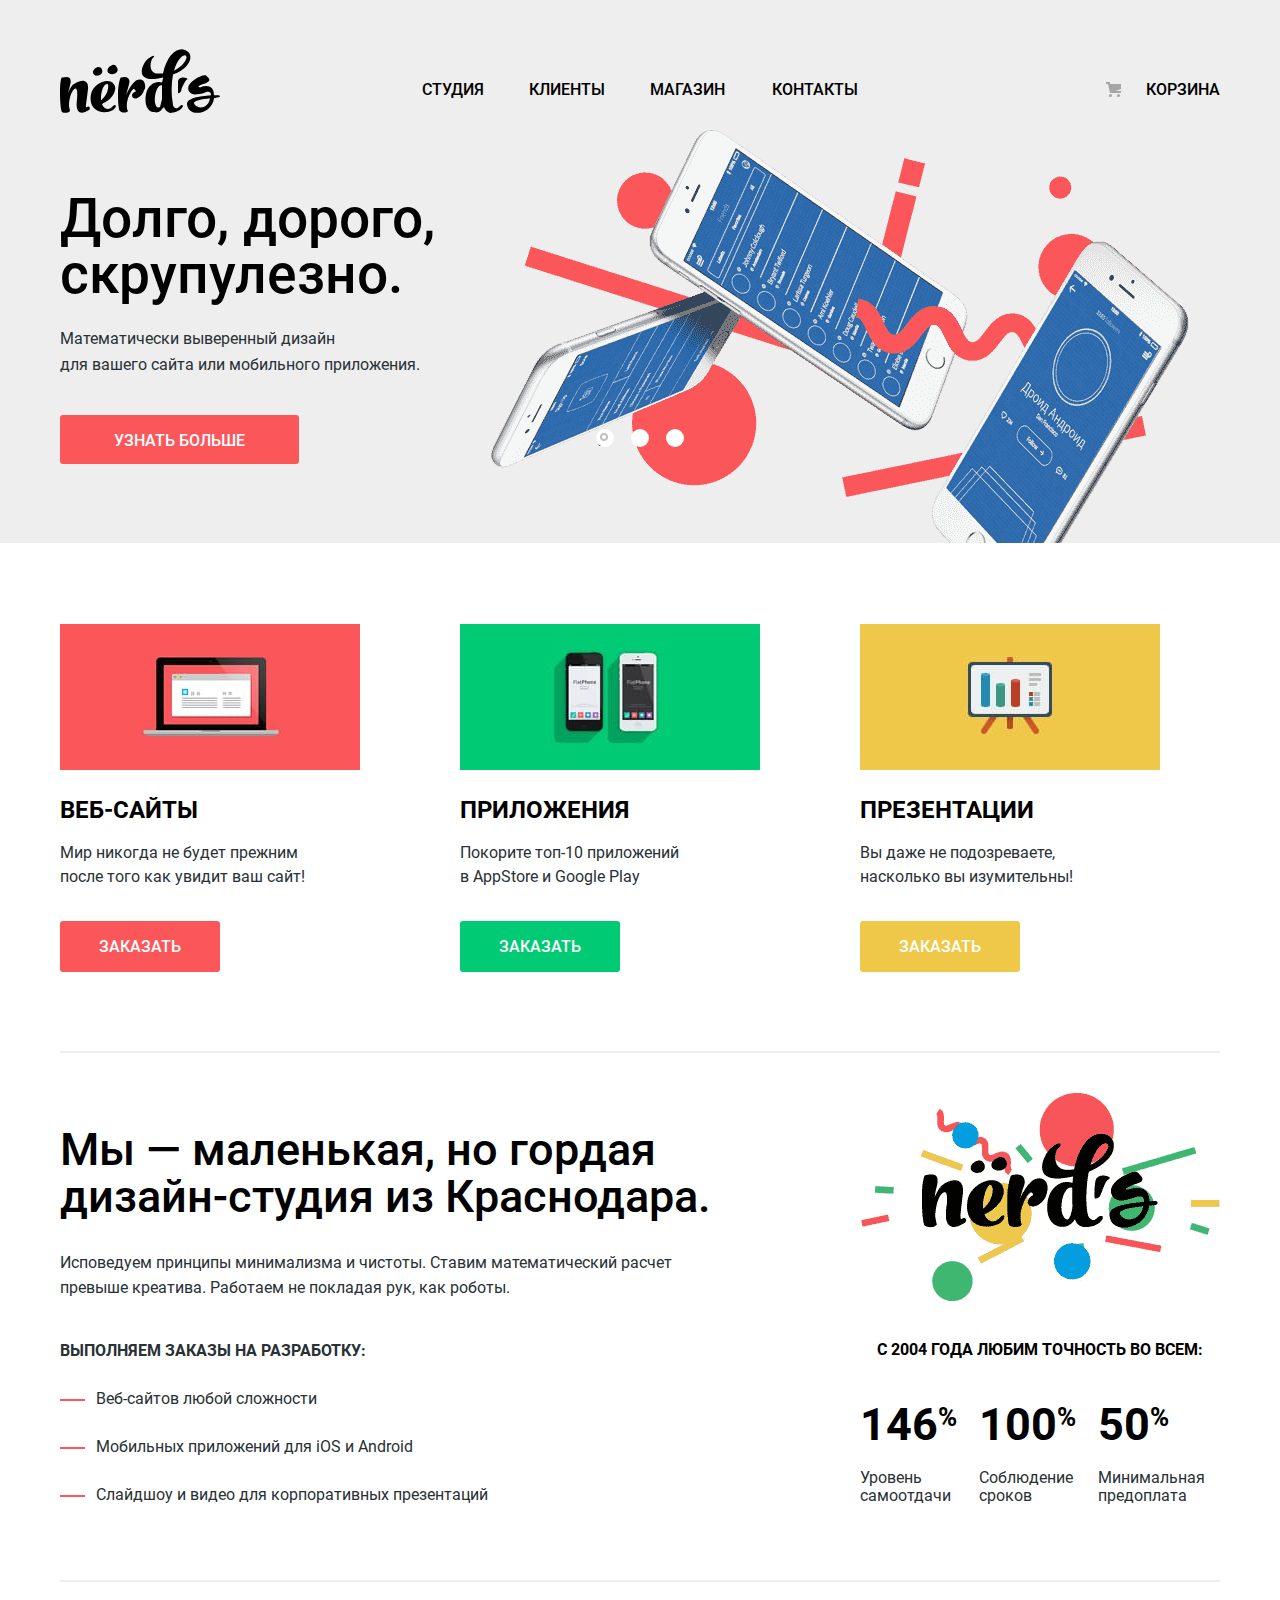
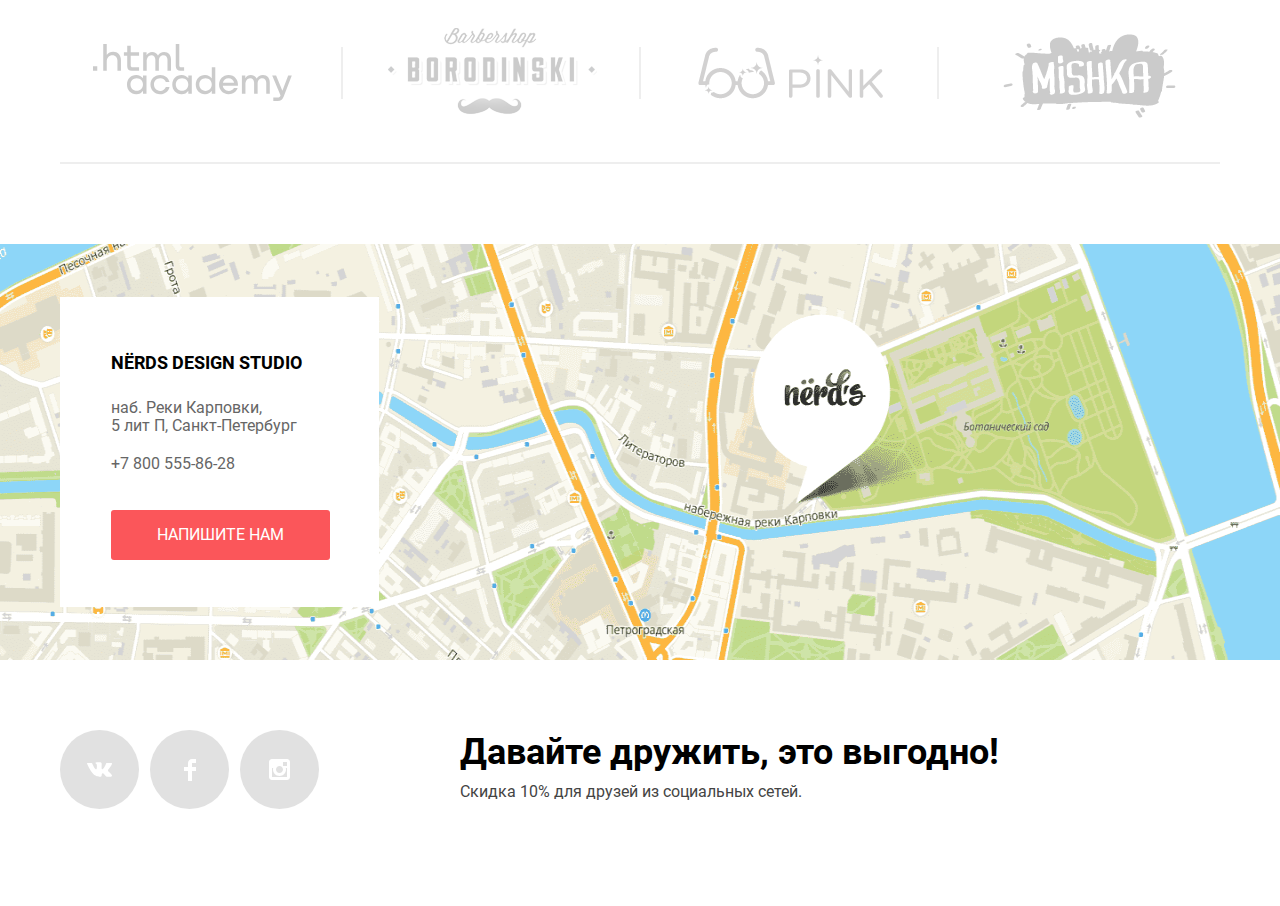
==== commit e83c0ad4: "правки в проекте" ====
--- a/index.html
+++ b/index.html
@@ -130,7 +130,7 @@
 
 <!-- services end-->
 
-			<div class="wrapper-about-company-and-feature wrapper">
+			<div class="wrapper-two-sections wrapper">
 
 <!-- about-company start-->
 
@@ -244,7 +244,6 @@
 					<ul class="socials-list">
 						<li class="socials-item">
 							<a class="socials-link" href="blank.html">
-								<span class="visually-hidden">Вконтакте</span>
 								<svg class="socials-vk" aria-label="Логотип вконтакте" width="26" height="15" viewBox="0 0 27 15" fill="none" xmlns="http://www.w3.org/2000/svg">
 									<path d="M16.138 11.51C17.094 11.201 18.318 13.55 19.621 14.449C20.599 15.13 21.348 14.983 21.348 14.983L24.821 14.933C24.821 14.933 26.636 14.821 25.778 13.379C25.707 13.259 25.275 12.31 23.193 10.357C21.016 8.31404 21.311 8.64504 23.932 5.11304C25.529 2.96004 26.168 1.64504 25.968 1.08504C25.776 0.546037 24.603 0.686037 24.603 0.686037L20.69 0.713037C20.309 0.714037 19.986 0.832037 19.839 1.22804C19.836 1.23204 19.218 2.89404 18.394 4.30704C16.653 7.29604 15.958 7.45504 15.67 7.26804C15.009 6.83504 15.176 5.53104 15.176 4.60404C15.176 1.70704 15.608 0.499037 14.33 0.187037C13.903 0.0830374 13.591 0.0150374 12.502 0.00503741C11.11 -0.0159626 9.92797 0.00503743 9.25797 0.334037C8.81297 0.557037 8.47197 1.04604 8.67897 1.07404C8.93897 1.10904 9.52197 1.23404 9.83397 1.66004C10.235 2.21204 10.223 3.44904 10.223 3.44904C10.223 3.44904 10.452 6.86004 9.68297 7.28304C9.15497 7.57304 8.43297 6.98104 6.87997 4.26704C6.08697 2.87904 5.48797 1.34504 5.48797 1.34504C5.48797 1.34504 5.37197 1.06004 5.16197 0.904037C4.91197 0.719037 4.56197 0.660037 4.56197 0.660037L0.84797 0.684037C0.84797 0.684037 0.28997 0.700037 0.0849697 0.946037C-0.0970303 1.16404 0.0699697 1.61404 0.0699697 1.61404C0.0699697 1.61404 2.97897 8.49504 6.27297 11.961C9.29297 15.143 12.725 14.932 12.725 14.932H14.28C14.28 14.932 14.749 14.878 14.989 14.62C15.213 14.38 15.203 13.929 15.203 13.929C15.203 13.929 15.172 11.82 16.138 11.51Z" fill="white"/>
 								</svg>
@@ -268,12 +267,12 @@
 					<div class="wrapper-socials-text">
 						<h3 class="socials-subtitle">Давайте дружить, это выгодно!</h3>
 						<p class="socials-text">
-						Скидка 10% для друзей из социальных сетей.
+							Скидка 10% для друзей из социальных сетей.
 						</p>
 					</div>
 				</div>
 			</section>
-			<section class="popup wrapper visually-hidden">
+			<section class="popup popup-fixed wrapper visually-hidden">
 				<div class="popup-wrapper">
 					<div class="popup-title-wrapper">
 						<h2 class="popup-title">Напишите нам</h2>
@@ -290,13 +289,13 @@
 							</svg>
 						</button>
 					</div>
-					<form class="popup-form" method="get" action="https://echo.htmlacademy.ru">
+					<form class="popup-form" method="post" action="https://echo.htmlacademy.ru">
 						<ul class="popup-list">
 							<li class="popup-item">
-								<label class="popup-item-subtitle">Ваше имя:<input class="popup-field popup-login" type="text" placeholder="Имя Фамилия" required></label>
+								<label class="popup-item-subtitle">Ваше имя:<input class="popup-field popup-login" type="text" name="login-user" placeholder="Имя Фамилия" required></label>
 							</li>
 							<li class="popup-item">
-								<label class="popup-item-subtitle">Ваш email:<input class="popup-field popup-email" type="email" placeholder="email@example.com" required></label>
+								<label class="popup-item-subtitle">Ваш email:<input class="popup-field popup-email" type="email" name="email-user" placeholder="email@example.com" required></label>
 							</li>
 							<li class="popup-item">
 								<label class="popup-item-subtitle">Текст письма:<textarea class="popup-textarea" rows="4" cols="3" placeholder="В свободной форме"></textarea></label>
--- a/css/style.min.css
+++ b/css/style.min.css
@@ -1 +1 @@
-@font-face{font-family:"Roboto";font-weight:400;font-style:normal;src:local(Roboto),url(../fonts/roboto.woff2) format("woff2"),url(../fonts/roboto.woff) format("woff")}@font-face{font-family:"Roboto";font-weight:500;font-style:normal;src:local(Roboto),url(../fonts/robotomedium.woff2) format("woff2"),url(../fonts/robotomedium.woff) format("woff")}@font-face{font-family:"Roboto";font-weight:700;font-style:normal;src:local(Roboto),url(../fonts/robotobold.woff2) format("woff2"),url(../fonts/robotobold.woff) format("woff")}:root{--basic-black:#000;--opacity-black:rgba(0,0,0,0.3);--opacity-cpecial-black:rgba(0,0,0,0.6);--opacity-shadow-black:rgba(0,0,0,0.4);--modal-shadow-black:rgba(0,0,0,0.25);--basic-shadow-black:rgba(0,0,0,0.15);--basic-lightblack:#283136;--basic-red:#FB565A;--cpecial-red:#E74246;--cpecial-darkred:#D7373B;--basic-green:#00CA74;--cpecial-green:#00BC6C;--cpecial-darkgreen:#00AA62;--basic-yellow:#EFC849;--cpecial-yellow:#EAB534;--cpecial-darkyellow:#E5A722;--basic-lightgrey:#EEE;--special-lightgrey:#DFDFDF;--special-darkgrey:#D5D5D5;--special-check-grey:#4D4D4D;--basic-border-grey:#DBDBDB;--special-border-grey:#D7DCDE;--special-scale-grey:#D7DCDF;--basic-slider-grey:#C1C1C1;--special-border-darkgrey:#B4B9BB;--basic-range-grey:#ABABAB;--basic-darkwhite:#888;--basic-grey:#666;--special-grey:#444;--basic-btn-grey:#A6A6A6;--opacity-btn-grey:rgba(166,166,166,0.2);--basic-btn-darkgrey:#231F20;--basic-white:#fff;--basic-gradient-white:rgba(0,1,1,0.1);--opacity-white:rgba(255,255,255,0.3);--gradient-rest:linear-gradient(0deg,#E1E1E1,#E1E1E1),#FFF;--gradient-aim:linear-gradient(0deg,#E74246,#E74246),#FFF;--gradient-press:linear-gradient(0deg,#D7373B,#D7373B),#FFF}.page-body{min-width:1160px;margin:0 auto;padding:0;min-height:100%;display:grid;grid-template-rows:min-content 1fr min-content;align-content:start;font-family:"Roboto",Arial,sans-serif;font-size:16px;line-height:24px;font-style:normal;font-weight:400;box-sizing:border-box;color:var(--basic-lightblack)}a{color:var(--basic-black);text-decoration:none;text-transform:uppercase}img{max-width:100%;height:auto}.page{height:100%}.wrapper{width:1160px;margin:0 auto;padding:0}.wrapper-background{background:var(--basic-lightgrey)}.visually-hidden{position:absolute;width:1px;height:1px;margin:-1px;border:0;padding:0;white-space:nowrap;clip-path:inset(100%);clip:rect(0 0 0 0);overflow:hidden}.main-nav{display:flex;flex-wrap:wrap;justify-content:flex-start;align-items:center;margin-top:48px;line-height:30px;font-weight:500;color:var(--basic-black)}.main-nav-inner{margin-bottom:55px}.main-header-logo,.basket{display:block}.main-header-logo{color:var(--basic-black);margin-right:202px}.main-header-logo:hover,.main-header-logo:focus{opacity:.7}.main-header-logo:active{opacity:.3}.site-nav{display:flex;flex-wrap:wrap;margin:0;padding:0;padding-top:9px;list-style:none;color:var(--basic-black)}.site-nav-catalog{padding-top:24px}.site-nav-item{margin-right:45px}.site-nav-item:last-child{margin-right:0;margin-left:2px}.site-nav-item-active{padding-bottom:13px;border-bottom:2px solid var(--basic-red)}.basket{position:relative;padding-left:50px;padding-top:8px;margin-left:auto;color:var(--basic-black)}.basket::before{content:"";position:absolute;left:10px;top:15px;width:15px;height:15px;color:var(--basic-btn-grey);background-image:url(../img/basket.svg);background-repeat:no-repeat}.site-nav-item:hover a,.site-nav-item a:focus,.basket:hover,.basket:focus{color:var(--basic-red)}.site-nav-item:active a,.basket:active{mix-blend-mode:normal;color:var(--basic-black);opacity:.3}.main-wrapper-background{background:var(--basic-white)}.wrapper-inner{padding-bottom:109px;margin-bottom:55px;background:var(--basic-lightgrey)}.slider{position:relative}.all-sliders-controls{position:absolute;min-width:88px;height:18px;bottom:96px;right:676px;z-index:1}.controls-sliders{position:relative;width:18px;height:18px;border-radius:50%;border:none;background:var(--basic-white)}.controls-sliders-active{position:absolute;content:"";top:4px;left:4px;width:4px;height:4px;border-radius:50%;border:2px solid var(--basic-slider-grey);background:var(--basic-white)}.controls-sliders-left{position:absolute;content:"";top:0;left:0}.controls-sliders-center{position:absolute;content:"";top:0;left:35px}.controls-sliders-right{position:absolute;content:"";top:0;left:70px}.controls-sliders:hover,.controls-sliders:focus,.controls-sliders:hover.controls-sliders-left::before,.controls-sliders:focus.controls-sliders-left::before{border:1px solid var(--basic-slider-grey);background:var(--basic-lightgrey)}.controls-sliders:active,.controls-sliders:active.controls-sliders-left::before{border:1px solid var(--basic-lightblack);background:var(--basic-btn-grey)}.slider-wrapper{position:relative;display:grid;grid-template-columns:1fr 763px;min-height:350px;padding-bottom:70px}.slider-wrapper-text{width:540px;margin-top:11px}.slide-1{visibility:visible}.none{display:none}.inner-title{padding-top:12px;text-align:center}.slider-slogan,.inner-title{font-weight:500;font-size:55px;line-height:56px;color:var(--basic-black);background:var(--basic-lightgrey)}.slider-slogan{width:530px;margin-top:56px;margin-bottom:24px}.slide-2 .slider-slogan{width:540px}.slide-3 .slider-slogan{width:500px}.slider-text{width:400px;margin-bottom:48px;line-height:26px}.slide-2 .slider-text{width:420px}.slide-3 .slider-text{width:360px}.slider-btn{width:240px;padding:14px 54px;padding-top:16px;margin-bottom:70px;vertical-align:bottom;font-weight:500;font-size:16px;line-height:18px;text-transform:uppercase;color:var(--basic-white);background:var(--basic-red);border:none;border-radius:3px}.slider-btn:hover,.slider-btn:focus{background:var(--cpecial-red)}.slider-btn:active{background:var(--cpecial-darkred);box-shadow:inset 0 3px 0 var(--basic-gradient-white);color:var(--opacity-white)}.slider-wrapper img{position:absolute;content:"";bottom:0;right:3px;width:760px;height:431px}.wrapper-sorting-and-filter{display:grid;grid-template-columns:260px 1fr;gap:141px;width:1160px}.wrapper-range-controls{position:relative;width:260px;height:41px;padding-top:39px;margin-top:46px;margin-bottom:14px;background:var(--basic-lightgrey);border-radius:3px}.wrapper-range-controls .scale{width:205px;height:2px;margin:auto;background:var(--special-scale-grey)}.bar{width:70%;height:2px;background:var(--basic-green)}.toggle{width:4px;height:4px;padding:2px;border:8px solid var(--basic-white);border-radius:50%;background:var(--basic-range-grey);box-shadow:0 2px 1px var(--basic-shadow-black)}.toggle:hover,.toggle:focus{cursor:pointer;border:8px solid var(--cpecial-green);background:var(--basic-black);box-shadow:0 2px 1px var(--basic-shadow-black);opacity:.7}.toggle:active{border:8px solid var(--cpecial-darkgreen);background:var(--basic-black);box-shadow:0 2px 1px var(--basic-shadow-black);opacity:1}.toggle-min{position:absolute;top:30px;left:18px}.toggle-max{position:absolute;top:30px;left:160px}.filter-cost,.filter-grid,.filter-functional{margin:0;padding:0;border:none}.filter-cost{margin-bottom:55px}.wrapper-price-controls{display:flex;justify-content:space-between;margin-bottom:2px}.filter-cost-text{line-height:22px;color:var(--basic-lightblack)}.filter-cost-text input{text-align:center;width:72px;height:35px;padding:1px;padding-left:6px;margin-left:12px;color:var(--basic-lightblack);background:var(--basic-lightgrey);border:none;border-radius:3px;line-height:22px;cursor:pointer}.filter-cost-text:hover input,.filter-cost-text:focus input{background:var(--basic-lightgrey);box-shadow:0 2px 1px var(--basic-shadow-black);border:none;opacity:.7}.filter-cost-text:active input{background:var(--special-lightgrey);box-shadow:0 2px 1px var(--basic-shadow-black);border:none;opacity:1}.filter-cost-text input[type="number"]::-webkit-outer-spin-button,.filter-cost-text input[type="number"]::-webkit-inner-spin-button{-webkit-appearance:none;margin:0}.filter-cost-text input[type="number"]{-moz-appearance:textfield}.filter-grid .filter-subtitle,.filter-functional .filter-subtitle{margin-bottom:14px}.filter-grid-list,.filter-functional-list,.sorting-list,.sorting-controls-list{margin:0;padding:0;list-style:none}.filter-grid-item,.filter-functional-item{display:block;min-width:200px;padding-right:5px;margin-bottom:15px}.filter-grid-item:last-child{margin-bottom:46px}.filter-functional-item:last-child{margin-bottom:50px}.filter-cost-text{line-height:22px;text-transform:uppercase}.filter-text{position:relative;display:block;cursor:pointer;margin-left:36px;line-height:24px;opacity:1}.filter-text input{background:var(--special-check-grey)}.filter-input-radio + label::before{content:"";position:absolute;left:-36px;top:-1px;width:17px;height:17px;opacity:.6;border-radius:50%;border:4px solid var(--special-check-grey);opacity:.4}.filter-input-radio:checked + label::after{content:"";position:absolute;top:7px;left:-28px;width:9px;height:9px;opacity:.6;background-color:var(--special-check-grey);border-radius:50%;opacity:.4}.filter-input-checkbox:not(.filter-input-checkbox:checked) + label::before{content:"";position:absolute;left:-36px;top:1px;width:18px;height:18px;opacity:.6;border:2px solid var(--special-check-grey);border-radius:3px;opacity:.4}.filter-input-checkbox:checked + label::after{content:"";position:absolute;top:1px;left:-36px;width:24px;height:24px;opacity:.6;background:url(../img/checkbox_active.svg) no-repeat;background-size:100%;z-index:2;opacity:.4}.filter-text:hover,.filter-input-radio:hover + label::before,.filter-input-radio:checked:hover + label::after,.filter-input-checkbox:not(.filter-input-checkbox:checked):hover + label::before,.filter-input-checkbox:checked:hover + label::after,.filter-text:focus,.filter-input-radio:focus + label::before,.filter-input-radio:checked:focus + label::after,.filter-input-checkbox:not(.filter-input-checkbox:checked):focus + label::before,.filter-input-checkbox:checked:focus + label::after{opacity:1}.filter-input-radio:active + label::before,.filter-input-radio:checked:active + label::after,.filter-input-checkbox:not(.filter-input-checkbox:checked):active + label::before,.filter-input-checkbox:checked:active + label::after{opacity:.9}.filter-text:active{mix-blend-mode:normal;opacity:.9}.filter-input-radio[disabled] + label::before,.filter-input-radio[disabled] + label::after,.filter-input-checkbox[disabled] + label::before,.filter-input-checkbox[disabled] + label::after{opacity:.1}input[disabled] + .filter-text{mix-blend-mode:normal;opacity:.3}.filter-btn{width:260px;text-transform:uppercase;color:var(--basic-black);background:var(--basic-lightgrey);border:none;border-radius:3px;padding:17px 89px 15px 88px}.filter-btn:hover,.filter-btn:focus{background:var(--special-lightgrey);cursor:pointer}.filter-btn:active{color:var(--opacity-black);mix-blend-mode:normal;background:var(--special-darkgrey);box-shadow:inset 0 3px 0 var(--basic-gradient-white)}.filter-subtitle,.sorting-subtitle{padding:0;margin:0;font-weight:700;font-size:18px;line-height:30px;text-transform:uppercase;color:var(--basic-black)}.wrapper-sorting{display:flex;justify-content:space-between;align-items:baseline;width:760px;margin-bottom:48px}.sorting-subtitle{margin-right:238px}.sorting-list,.sorting-controls-list{display:flex;flex-wrap:wrap;justify-content:center;align-items:baseline;max-height:18px}.sorting-list{margin-left:5px}.sorting-item{margin-right:25px}.sorting-link,.sorting-controls{max-height:18px;background:none;border:none}.sorting-link{margin-top:4px;font-size:14px;line-height:18px;text-transform:uppercase;mix-blend-mode:normal;color:var(--opacity-black);font-size:14px;line-height:18px}.sorting-link:hover,.sorting-link:focus{color:var(--opacity-cpecial-black);cursor:pointer}.sorting-link:active,.sorting-item-active .sorting-link{color:var(--basic-black)}.arrow-down{transform:translateY(-2px)}.arrow-up{transform:rotate(180deg) translateY(2px);margin-right:0;margin-left:3px}.sorting-controls-down{margin-right:18px}.arrow{fill:var(--opacity-btn-grey);mix-blend-mode:normal}.arrow:hover,.arrow:focus{fill:var(--basic-btn-grey);opacity:1;cursor:pointer}.sorting-controls:active .arrow{fill:var(--basic-btn-darkgrey)}.sorting-controls-active .arrow{fill:var(--basic-btn-darkgrey);opacity:1}.services{margin-bottom:30px;border-bottom:2px solid var(--basic-lightgrey)}.services-list{display:grid;grid-template-columns:1fr 1fr 1fr;gap:100px;width:1100px;margin:0;padding:0;list-style:none}.services-item img{width:300px;height:146px;padding-top:81px;margin-bottom:18px}.services-item-subtitle{margin:0;margin-bottom:16px;font-weight:700;font-size:24px;line-height:30px;text-transform:uppercase;color:var(--basic-black)}.services-item-text{width:250px;margin-bottom:32px}.btn{width:160px;padding-top:17px;padding-bottom:16px;margin-bottom:79px;font-weight:500;font-size:16px;line-height:18px;text-transform:uppercase;color:var(--basic-white);background:var(--basic-red);border:none;border-radius:3px;box-shadow:none}.btn-attachment{background:var(--basic-green)}.btn-presentation{background:var(--basic-yellow)}.btn:hover,.btn:focus{background:var(--cpecial-red)}.btn-attachment:hover,.btn-attachment:focus{background:var(--cpecial-green)}.btn-presentation:hover,.btn-presentation:focus{background:var(--cpecial-yellow)}.btn:active{background:var(--cpecial-darkred);box-shadow:inset 0 3px 0 var(--basic-gradient-white);mix-blend-mode:normal;color:var(--opacity-white)}.btn-attachment:active{background:var(--cpecial-darkgreen)}.btn-presentation:active{background:var(--cpecial-darkyellow)}.wrapper-about-company-and-feature{position:relative;display:grid;grid-template-columns:1fr 367px;gap:140px;width:1174px;margin-bottom:73px}.about-company{padding-left:7px}.about-company-slogan{min-width:651px;margin-top:43px;margin-bottom:30px;font-weight:500;font-size:45px;line-height:47px;color:var(--basic-black)}.about-company-text{width:646px;margin-bottom:39px;line-height:25px}.about-company-list-subtitle{font-weight:700;text-transform:uppercase;margin-bottom:24px}.about-company-list{display:flex;flex-direction:column;justify-content:space-between;min-width:320px;min-height:120px;margin:0;padding:0;list-style:none}.about-company-item{position:relative;padding-left:36px}.about-company-item::before{position:absolute;content:"";top:12px;left:0;width:25px;height:2px;background:var(--basic-red)}.feature{margin-top:10px}.feature-logo{width:360px;height:208px;margin-bottom:30px}.feature-subtitle{margin:0;margin-bottom:31px;padding-left:17px;font-weight:700;text-transform:uppercase;color:var(--basic-black)}.feature-list{display:grid;grid-template-columns:1fr 1fr 1fr;margin:0;padding:0;list-style:none}.feature-item{width:96px}.feature-item:last-child{margin-right:33px}.feature-number{display:flex;flex-wrap:wrap;min-width:100px;margin:0;margin-bottom:12px;font-weight:700;font-size:45px;line-height:64px;color:var(--basic-black)}.feature-number:last-child{margin-right:auto}.percent{margin-top:4px;font-size:26px;line-height:40px}.feature-text{margin:0;line-height:18px}.clients-list{display:grid;grid-template-columns:repeat(4,1fr);justify-content:space-between;align-items:flex-start;margin:0;padding:0;margin-bottom:80px;border-bottom:2px solid var(--basic-lightgrey);border-top:2px solid var(--basic-lightgrey);list-style:none}.clients-item{display:flex;justify-content:center;align-items:center;min-width:298px;min-height:180px;position:relative}.clients-item:first-child,.clients-item:last-child{min-width:283px}.clients-item::after{position:absolute;content:"";width:2px;height:52px;top:65px;right:0;background:var(--basic-lightgrey)}.clients-item:last-child.clients-item::after{display:none}.clients-link{margin-top:15px;opacity:.2}.clients-link:hover,.clients-link:focus{opacity:1}.clients-link:active{opacity:.1}.clients-logo{padding-bottom:6px}.clients-item:first-child .clients-logo{padding-right:18px}.clients-item:last-child .clients-logo{padding-left:18px;padding-bottom:0}.pattern-list,.pattern-sheet-list{margin:0;padding:0;list-style:none}.pattern-list{display:grid;grid-template-columns:1fr 1fr;gap:31px 40px;margin-bottom:52px}.pattern-item{position:relative;width:360px;height:620px}.pattern-item-shape{position:relative;width:361px;height:42px;background:var(--special-check-grey);border:none;border-radius:3px 3px 0 0;opacity:.12}.pattern-item:hover .pattern-item-shape,.pattern-item:hover .pattern-item-shape{opacity:1}.pattern-item-path-left{position:absolute;width:14px;height:14px;top:13px;left:15px;border-radius:50%;background:var(--basic-white)}.pattern-item-path-center{position:absolute;width:14px;height:14px;top:13px;left:38px;border-radius:50%;background:var(--basic-white)}.pattern-item-path-right{position:absolute;width:14px;height:14px;top:13px;left:61px;border-radius:50%;background:var(--basic-white)}.pattern-link{width:359px;height:579px;position:relative;display:block;border-radius:0 0 5px 5px}.pattern-link img{width:359px;height:578px;transform:translateY(-3px);border:1px solid var(--special-darkgrey);border-radius:0 0 5px 5px}.pattern-link:hover,.pattern-link:focus{box-shadow:0 6px 15px var(--modal-shadow-black)}.pattern-link:hover .wrapper-modal,.pattern-link:focus .wrapper-modal{display:flex;flex-direction:column}.wrapper-modal{display:none;position:absolute;content:"";bottom:0;left:0;width:360px;padding-top:30px;border-radius:0 0 5px 5px;background:var(--basic-lightgrey)}.modal-subtitle{margin:0 auto;margin-bottom:12px;font-weight:700;font-size:18px;line-height:30px;text-transform:uppercase;text-align:center;color:var(--basic-black)}.modal-subtitle:hover,.modal-subtitle:focus{color:var(--basic-red)}.modal-subtitle:active{color:var(--basic-black);opacity:.3}.modal-text{width:250px;margin:0 auto;margin-bottom:33px;text-align:center;line-height:18px}.modal-text-sedona,.modal-text-mishka{width:200px}.modal-text-barbershop{width:180px}.modal-btn{width:200px;padding-top:17px;padding-bottom:15px;margin-left:80px;margin-right:80px;margin-bottom:44px;font-weight:500;line-height:18px;text-align:center;cursor:pointer;color:var(--basic-white);border:none;border-radius:3px;background:var(--basic-red)}.modal-btn:hover,.modal-btn:focus{background:var(--cpecial-red)}.modal-btn:active{background:var(--cpecial-darkred);box-shadow:inset 0 3px 0 var(--basic-gradient-white)}.pattern-sheet-list{display:flex;flex-wrap:wrap;justify-content:flex-start;margin-bottom:60px}.pattern-sheet-item{margin-right:11px}.pattern-sheet-item:last-child{width:260px;vertical-align:center;margin-right:0}.pattern-sheet-link{display:flex;min-width:50px;height:50px;justify-content:center;align-items:center;font-weight:500;line-height:18px;color:var(--basic-black);border:none;border-radius:3px;background:var(--basic-lightgrey)}.pattern-sheet-link-active{border:3px solid var(--basic-border-grey);box-sizing:border-box;border-radius:3px;background:none}.pattern-sheet-link:hover,.pattern-sheet-link:focus{color:var(--basic-black);background:var(--special-lightgrey)}.pattern-sheet-link:active{opacity:.3;color:var(--basic-black);border:0;background:var(--special-darkgrey);box-shadow:inset 0 3px 0 var(--basic-gradient-white)}.page-footer{padding-bottom:60px;position:relative}.page-footer-map{position:relative;width:100%;margin-bottom:22px;border:none;z-index:1}.fixed-map{position:absolute;content:"";top:0;left:0;width:100%;height:416px;margin-bottom:22px;border:none;z-index:0}.contacts{position:absolute;top:8%;display:flex;flex-direction:column;flex-wrap:wrap;justify-content:center;align-items:flex-start;width:227px;min-height:290px;padding:10px 46px;background:var(--basic-white);z-index:2}.contacts-subtitle{margin-top:19px;margin-left:5px;margin-bottom:21px;font-weight:700;font-size:18px;line-height:30px;text-transform:uppercase;color:var(--basic-black)}.contacts-address,.contacts-tel{margin-left:5px;line-height:18px;color:var(--basic-grey)}.contacts-address{margin:0;padding-left:5px;margin-bottom:20px}.contacts-tel{margin-bottom:37px}.contacts-tel:hover{text-decoration:underline;opacity:.6}.contacts-tel:focus{outline:1px solid var(--basic-grey)}.contacts-tel:active{text-decoration:none;outline:none;opacity:.3}.contacts-btn{display:flex;flex-wrap:wrap;justify-content:center;align-items:center;min-width:219px;min-height:50px;margin-left:5px;margin-bottom:15px;line-height:18px;text-transform:uppercase;color:var(--basic-white);border:none;border-radius:3px;background:var(--basic-red)}.contacts-btn:hover,.contacts-btn:focus{background:var(--cpecial-red)}.contacts-btn:active{background:var(--cpecial-darkred);color:var(--opacity-white)}.wrapper-socials{display:grid;grid-template-columns:1fr 2fr}.socials-list{margin:0;padding:0;margin-bottom:37px;margin-top:41px;display:flex;flex-wrap:wrap;list-style:none}.socials-item{margin-right:11px}.socials-item:last-child{margin-right:auto}.socials-link{display:grid;justify-content:center;align-items:center;width:79px;height:79px;border-radius:50%;background:var(--gradient-rest)}.socials-link:hover,.socials-link:focus{background:var(--gradient-aim)}.socials-link:active{background:var(--gradient-press);box-shadow:inset 0 3px 0 var(--basic-gradient-white)}.socials-link:active path{color:var(--basic-white);opacity:.3}.socials-subtitle{margin-left:13px;margin-top:45px;margin-bottom:11px;font-weight:700;font-size:36px;line-height:36px;color:var(--basic-black)}.socials-text{margin:0;margin-left:13px;line-height:22px;color:var(--special-grey)}.popup{width:960px;position:fixed;left:50%;top:50%;transform:translate(-50%,-50%);z-index:1;background:var(--basic-white);box-shadow:0 20px 40px var(--opacity-shadow-black);z-index:3}.popup-wrapper{width:760px;margin:0 auto}.popup-title-wrapper{display:flex;justify-content:space-between;align-items:baseline;position:relative}.popup-title{margin-top:63px;margin-bottom:37px;text-transform:none;font-weight:700;font-size:45px;line-height:53px;color:var(--basic-black)}.popup-btn-close{position:absolute;content:"";top:76px;right:-16px;color:var(--basic-red);background:var(--basic-white);border:none;opacity:.3}.popup-btn-close:hover,.popup-btn-close:focus{cursor:pointer;opacity:1}.popup-btn-close:active{color:var(--basic-red);opacity:.1}.popup-list{display:flex;flex-wrap:wrap;justify-content:space-between;list-style:none;margin:0;padding:0}.popup-item-subtitle{display:flex;flex-direction:column;text-transform:none;font-weight:700;font-size:16px;line-height:18px;color:var(--basic-black)}.popup-item-subtitle:hover{cursor:pointer}.popup-field,.popup-textarea{padding:14px;color:var(--basic-placeholder);background:var(--basic-white);border:2px solid var(--special-border-grey);box-sizing:border-box;border-radius:3px}.popup-field{width:360px;height:51px;margin-top:9px;margin-bottom:33px}.popup-field:invalid{color:var(--cpecial-red);border:2px solid var(--cpecial-red)}.popup-textarea{width:760px;min-height:118px;margin-top:9px;margin-bottom:47px;resize:none}.popup-field:hover,.popup-textarea:hover{cursor:pointer;color:var(--basic-placeholder);border:2px solid var(--special-border-darkgrey)}.popup-field:focus,.popup-textarea:focus{color:var(--special-grey);border:2px solid var(--basic-black)}.popup-btn{width:259px;height:50px;text-transform:uppercase;margin-bottom:84px;color:var(--basic-white);border:none;border-radius:3px;background:var(--basic-red);box-shadow:none}.popup-btn:hover{cursor:pointer;background:var(--cpecial-red)}.popup-btn:focus{background:var(--cpecial-red);border:1px solid var(--basic-grey)}.popup-btn:active{background:var(--cpecial-darkred);color:var(--opacity-white)}@keyframes bounce{0%{transform:translateY(-2000px)}70%{transform:translateY(30px)}90%{transform:translateY(-10px)}100%{transform:translateY(0)}}@keyframes shake{0%,100%{transform:translateX(0)}10%,30%,50%,70%,90%{transform:translateX(-10px)}20%,40%,60%,80%{transform:translateX(10px)}}.modal-show{display:block;animation:bounce .6s}.modal-error{display:block;animation:shake .6s}.wrapper-blank-title{display:flex;flex-direction:column;justify-content:center;align-items:center}.wrapper-blank-title img{width:150px;margin-top:100px}.blank-title{font-size:48px;font-weight:700}.blank-list{display:flex;justify-content:center;margin:100px auto;padding:0}.blank-item{list-style:none;margin-right:100px}.blank-item:last-child{margin-right:0}.blank-btn{display:flex;justify-content:center;align-items:center;width:200px;height:75px;padding:20px;list-style:none;border:1px solid var(--cpecial-red);border-radius:10px;background:var(--cpecial-yellow);color:var(--basic-black)}.blank-btn:hover,.blank-btn:focus{transform:rotate(10deg);background:var(--basic-green);color:var(--basic-black)}.blank-btn-catalog:hover,.blank-btn-catalog:focus{transform:rotate(-10deg)}.blank-btn:active{opacity:.5}+@font-face{font-family:"Roboto";font-weight:400;font-style:normal;src:local(Roboto),url(../fonts/roboto.woff2) format("woff2"),url(../fonts/roboto.woff) format("woff")}@font-face{font-family:"Roboto";font-weight:500;font-style:normal;src:local(Roboto),url(../fonts/robotomedium.woff2) format("woff2"),url(../fonts/robotomedium.woff) format("woff")}@font-face{font-family:"Roboto";font-weight:700;font-style:normal;src:local(Roboto),url(../fonts/robotobold.woff2) format("woff2"),url(../fonts/robotobold.woff) format("woff")}:root{--basic-black:#000;--opacity-black:rgba(0,0,0,0.3);--opacity-cpecial-black:rgba(0,0,0,0.6);--opacity-shadow-black:rgba(0,0,0,0.4);--modal-shadow-black:rgba(0,0,0,0.25);--basic-shadow-black:rgba(0,0,0,0.15);--basic-lightblack:#283136;--basic-red:#FB565A;--cpecial-red:#E74246;--cpecial-darkred:#D7373B;--basic-green:#00CA74;--cpecial-green:#00BC6C;--cpecial-darkgreen:#00AA62;--basic-yellow:#EFC849;--cpecial-yellow:#EAB534;--cpecial-darkyellow:#E5A722;--basic-lightgrey:#EEE;--special-lightgrey:#DFDFDF;--special-darkgrey:#D5D5D5;--special-check-grey:#4D4D4D;--basic-border-grey:#DBDBDB;--special-border-grey:#D7DCDE;--special-scale-grey:#D7DCDF;--basic-slider-grey:#C1C1C1;--special-border-darkgrey:#B4B9BB;--basic-range-grey:#ABABAB;--basic-darkwhite:#888;--basic-grey:#666;--special-grey:#444;--basic-btn-grey:#A6A6A6;--opacity-btn-grey:rgba(166,166,166,0.2);--basic-btn-darkgrey:#231F20;--basic-white:#fff;--basic-gradient-white:rgba(0,1,1,0.1);--opacity-white:rgba(255,255,255,0.3);--gradient-rest:linear-gradient(0deg,#E1E1E1,#E1E1E1),#FFF;--gradient-aim:linear-gradient(0deg,#E74246,#E74246),#FFF;--gradient-press:linear-gradient(0deg,#D7373B,#D7373B),#FFF}.page-body{min-width:1160px;margin:0 auto;padding:0;min-height:100%;display:grid;grid-template-rows:min-content 1fr min-content;align-content:start;font-family:"Roboto",Arial,sans-serif;font-size:16px;line-height:24px;font-style:normal;font-weight:400;box-sizing:border-box;color:var(--basic-lightblack)}a{color:var(--basic-black);text-decoration:none;text-transform:uppercase}img{max-width:100%;height:auto}.page{height:100%}.wrapper{width:1160px;margin:0 auto;padding:0}.wrapper-background{background:var(--basic-lightgrey)}.visually-hidden{position:absolute;width:1px;height:1px;margin:-1px;border:0;padding:0;white-space:nowrap;clip-path:inset(100%);clip:rect(0 0 0 0);overflow:hidden}.main-nav{display:flex;flex-wrap:wrap;justify-content:flex-start;align-items:center;margin-top:48px;line-height:30px;font-weight:500;color:var(--basic-black)}.main-nav-inner{margin-bottom:55px}.main-header-logo,.basket{display:block}.main-header-logo{color:var(--basic-black);margin-right:202px}.main-header-logo:hover,.main-header-logo:focus{opacity:.7}.main-header-logo:active{opacity:.3}.main-header-logo img{width:160px;height:65px}.site-nav{display:flex;flex-wrap:wrap;margin:0;padding:0;padding-top:9px;list-style:none;color:var(--basic-black)}.site-nav-catalog{padding-top:24px}.site-nav-item{margin-right:45px}.site-nav-item:last-child{margin-right:0;margin-left:2px}.site-nav-item-active{padding-bottom:13px;border-bottom:2px solid var(--basic-red)}.basket{position:relative;padding-left:50px;padding-top:8px;margin-left:auto;color:var(--basic-black)}.basket::before{content:"";position:absolute;left:10px;top:15px;width:15px;height:15px;color:var(--basic-btn-grey);background-image:url(../img/basket.svg);background-repeat:no-repeat}.site-nav-item:hover a,.site-nav-item a:focus,.basket:hover,.basket:focus{color:var(--basic-red)}.site-nav-item:active a,.basket:active{mix-blend-mode:normal;color:var(--basic-black);opacity:.3}.main-wrapper-background{background:var(--basic-white)}.wrapper-inner{padding-bottom:109px;margin-bottom:55px;background:var(--basic-lightgrey)}.slider{position:relative}.all-sliders-controls{position:absolute;min-width:88px;height:18px;bottom:96px;left:50%;transform:translateX(-44px);z-index:1}.controls-sliders{position:relative;width:18px;height:18px;border-radius:50%;border:none;background:var(--basic-white)}.controls-sliders-active{position:absolute;content:"";top:4px;left:4px;width:4px;height:4px;border-radius:50%;border:2px solid var(--basic-slider-grey);background:var(--basic-white)}.controls-sliders-left{position:absolute;content:"";top:0;left:0}.controls-sliders-center{position:absolute;content:"";top:0;left:35px}.controls-sliders-right{position:absolute;content:"";top:0;left:70px}.controls-sliders:hover,.controls-sliders:focus,.controls-sliders:hover.controls-sliders-left::before,.controls-sliders:focus.controls-sliders-left::before{border:1px solid var(--basic-slider-grey);background:var(--basic-lightgrey)}.controls-sliders:active,.controls-sliders:active.controls-sliders-left::before{border:1px solid var(--basic-lightblack);background:var(--basic-btn-grey)}.slider-wrapper{position:relative;display:grid;grid-template-columns:1fr 763px;min-height:350px;padding-bottom:70px}.slider-wrapper-text{width:540px;margin-top:11px}.slide-1{visibility:visible}.none{display:none}.inner-title{padding-top:12px;text-align:center}.slider-slogan,.inner-title{font-weight:500;font-size:55px;line-height:56px;color:var(--basic-black);background:var(--basic-lightgrey)}.slider-slogan{width:530px;margin-top:56px;margin-bottom:24px}.slide-2 .slider-slogan{width:540px}.slide-3 .slider-slogan{width:500px}.slider-text{width:400px;margin-bottom:48px;line-height:26px}.slide-2 .slider-text{width:420px}.slide-3 .slider-text{width:360px}.slider-btn{width:240px;padding:14px 54px;padding-top:16px;margin-bottom:70px;vertical-align:bottom;font-weight:500;font-size:16px;line-height:18px;text-transform:uppercase;color:var(--basic-white);background:var(--basic-red);border:none;border-radius:3px}.slider-btn:hover,.slider-btn:focus{background:var(--cpecial-red)}.slider-btn:active{background:var(--cpecial-darkred);box-shadow:inset 0 3px 0 var(--basic-gradient-white);color:var(--opacity-white)}.slider-wrapper img{position:absolute;content:"";bottom:0;right:3px;width:760px;height:431px}.wrapper-section-group{display:grid;grid-template-columns:260px 1fr;gap:141px;width:1160px}.wrapper-range-controls{position:relative;width:260px;height:41px;padding-top:39px;margin-top:46px;margin-bottom:14px;background:var(--basic-lightgrey);border-radius:3px}.wrapper-range-controls .scale{width:205px;height:2px;margin:auto;background:var(--special-scale-grey)}.bar{width:70%;height:2px;background:var(--basic-green)}.toggle{width:4px;height:4px;padding:2px;border:8px solid var(--basic-white);border-radius:50%;background:var(--basic-range-grey);box-shadow:0 2px 1px var(--basic-shadow-black)}.toggle:hover,.toggle:focus{cursor:pointer;border:8px solid var(--cpecial-green);background:var(--basic-black);box-shadow:0 2px 1px var(--basic-shadow-black);opacity:.7}.toggle:active{border:8px solid var(--cpecial-darkgreen);background:var(--basic-black);box-shadow:0 2px 1px var(--basic-shadow-black);opacity:1}.toggle-min{position:absolute;top:30px;left:18px}.toggle-max{position:absolute;top:30px;left:160px}.filter-cost,.filter-grid,.filter-functional{margin:0;padding:0;border:none}.filter-cost{margin-bottom:55px}.wrapper-price-controls{display:flex;justify-content:space-between;margin-bottom:2px}.filter-cost-text{line-height:22px;color:var(--basic-lightblack)}.filter-cost-text input{text-align:center;width:72px;height:35px;padding:1px;padding-left:6px;margin-left:12px;color:var(--basic-lightblack);background:var(--basic-lightgrey);border:none;border-radius:3px;line-height:22px;cursor:pointer}.filter-cost-text:hover input,.filter-cost-text:focus input{background:var(--basic-lightgrey);box-shadow:0 2px 1px var(--basic-shadow-black);border:none;opacity:.7}.filter-cost-text:active input{background:var(--special-lightgrey);box-shadow:0 2px 1px var(--basic-shadow-black);border:none;opacity:1}.filter-cost-text input[type="number"]::-webkit-outer-spin-button,.filter-cost-text input[type="number"]::-webkit-inner-spin-button{-webkit-appearance:none;margin:0}.filter-cost-text input[type="number"]{-moz-appearance:textfield}.filter-grid .filter-subtitle,.filter-functional .filter-subtitle{margin-bottom:14px}.filter-grid-list,.filter-functional-list,.sorting-list,.sorting-controls-list{margin:0;padding:0;list-style:none}.filter-grid-item,.filter-functional-item{display:block;min-width:200px;padding-right:5px;margin-bottom:15px}.filter-grid-item:last-child{margin-bottom:46px}.filter-functional-item:last-child{margin-bottom:50px}.filter-cost-text{line-height:22px;text-transform:uppercase}.filter-text{position:relative;display:block;cursor:pointer;margin-left:36px;line-height:24px;opacity:1}.filter-text input{background:var(--special-check-grey)}.filter-input-radio + label::before{content:"";position:absolute;left:-36px;top:-1px;width:17px;height:17px;opacity:.6;border-radius:50%;border:4px solid var(--special-check-grey);opacity:.4}.filter-input-radio:checked + label::after{content:"";position:absolute;top:7px;left:-28px;width:9px;height:9px;opacity:.6;background-color:var(--special-check-grey);border-radius:50%;opacity:.4}.filter-input-checkbox:not(.filter-input-checkbox:checked) + label::before{content:"";position:absolute;left:-36px;top:1px;width:18px;height:18px;opacity:.6;border:2px solid var(--special-check-grey);border-radius:3px;opacity:.4}.filter-input-checkbox:checked + label::after{content:"";position:absolute;top:1px;left:-36px;width:24px;height:24px;opacity:.6;background:url(../img/checkbox_active.svg) no-repeat;background-size:100%;z-index:2;opacity:.4}.filter-text:hover,.filter-input-radio:hover + label::before,.filter-input-radio:checked:hover + label::after,.filter-input-checkbox:not(.filter-input-checkbox:checked):hover + label::before,.filter-input-checkbox:checked:hover + label::after,.filter-text:focus,.filter-input-radio:focus + label::before,.filter-input-radio:checked:focus + label::after,.filter-input-checkbox:not(.filter-input-checkbox:checked):focus + label::before,.filter-input-checkbox:checked:focus + label::after{opacity:1}.filter-input-radio:active + label::before,.filter-input-radio:checked:active + label::after,.filter-input-checkbox:not(.filter-input-checkbox:checked):active + label::before,.filter-input-checkbox:checked:active + label::after{opacity:.9}.filter-text:active{mix-blend-mode:normal;opacity:.9}.filter-input-radio[disabled] + label::before,.filter-input-radio[disabled] + label::after,.filter-input-checkbox[disabled] + label::before,.filter-input-checkbox[disabled] + label::after{opacity:.1}input[disabled] + .filter-text{mix-blend-mode:normal;opacity:.3}.filter-btn{width:260px;text-transform:uppercase;color:var(--basic-black);background:var(--basic-lightgrey);border:none;border-radius:3px;padding:17px 89px 15px 88px}.filter-btn:hover,.filter-btn:focus{background:var(--special-lightgrey);cursor:pointer}.filter-btn:active{color:var(--opacity-black);mix-blend-mode:normal;background:var(--special-darkgrey);box-shadow:inset 0 3px 0 var(--basic-gradient-white)}.filter-subtitle,.sorting-subtitle{padding:0;margin:0;font-weight:700;font-size:18px;line-height:30px;text-transform:uppercase;color:var(--basic-black)}.wrapper-sorting{display:flex;justify-content:space-between;align-items:baseline;width:760px;margin-bottom:48px}.sorting-subtitle{margin-right:238px}.sorting-list,.sorting-controls-list{display:flex;flex-wrap:wrap;justify-content:center;align-items:baseline;max-height:18px}.sorting-list{margin-left:5px}.sorting-item{margin-right:25px}.sorting-link,.sorting-controls{max-height:18px;background:none;border:none}.sorting-link{margin-top:4px;font-size:14px;line-height:18px;text-transform:uppercase;mix-blend-mode:normal;color:var(--opacity-black);font-size:14px;line-height:18px}.sorting-link:hover,.sorting-link:focus{color:var(--opacity-cpecial-black);cursor:pointer}.sorting-link:active,.sorting-item-active .sorting-link{color:var(--basic-black)}.arrow-down{transform:translateY(-2px)}.arrow-up{transform:rotate(180deg) translateY(2px);margin-right:0;margin-left:3px}.sorting-controls-down{margin-right:18px}.arrow{fill:var(--opacity-btn-grey);mix-blend-mode:normal}.arrow:hover,.arrow:focus{fill:var(--basic-btn-grey);opacity:1;cursor:pointer}.sorting-controls:active .arrow{fill:var(--basic-btn-darkgrey)}.sorting-controls-active .arrow{fill:var(--basic-btn-darkgrey);opacity:1}.services{margin-bottom:30px;border-bottom:2px solid var(--basic-lightgrey)}.services-list{display:grid;grid-template-columns:1fr 1fr 1fr;gap:100px;width:1100px;margin:0;padding:0;list-style:none}.services-item img{width:300px;height:146px;padding-top:81px;margin-bottom:18px}.services-item-subtitle{margin:0;margin-bottom:16px;font-weight:700;font-size:24px;line-height:30px;text-transform:uppercase;color:var(--basic-black)}.services-item-text{width:250px;margin-bottom:32px}.btn{width:160px;padding-top:17px;padding-bottom:16px;margin-bottom:79px;font-weight:500;font-size:16px;line-height:18px;text-transform:uppercase;color:var(--basic-white);background:var(--basic-red);border:none;border-radius:3px;box-shadow:none}.btn-attachment{background:var(--basic-green)}.btn-presentation{background:var(--basic-yellow)}.btn:hover,.btn:focus{background:var(--cpecial-red)}.btn-attachment:hover,.btn-attachment:focus{background:var(--cpecial-green)}.btn-presentation:hover,.btn-presentation:focus{background:var(--cpecial-yellow)}.btn:active{background:var(--cpecial-darkred);box-shadow:inset 0 3px 0 var(--basic-gradient-white);mix-blend-mode:normal;color:var(--opacity-white)}.btn-attachment:active{background:var(--cpecial-darkgreen)}.btn-presentation:active{background:var(--cpecial-darkyellow)}.wrapper-two-sections{position:relative;display:grid;grid-template-columns:1fr 367px;gap:140px;width:1174px;margin-bottom:73px}.about-company{padding-left:7px}.about-company-slogan{min-width:651px;margin-top:43px;margin-bottom:30px;font-weight:500;font-size:45px;line-height:47px;color:var(--basic-black)}.about-company-text{width:646px;margin-bottom:39px;line-height:25px}.about-company-list-subtitle{font-weight:700;text-transform:uppercase;margin-bottom:24px}.about-company-list{display:flex;flex-direction:column;justify-content:space-between;min-width:320px;min-height:120px;margin:0;padding:0;list-style:none}.about-company-item{position:relative;padding-left:36px}.about-company-item::before{position:absolute;content:"";top:12px;left:0;width:25px;height:2px;background:var(--basic-red)}.feature{margin-top:10px}.feature-logo{width:360px;height:208px;margin-bottom:30px}.feature-subtitle{margin:0;margin-bottom:31px;padding-left:17px;font-weight:700;text-transform:uppercase;color:var(--basic-black)}.feature-list{display:grid;grid-template-columns:1fr 1fr 1fr;margin:0;padding:0;list-style:none}.feature-item{width:96px}.feature-item:last-child{margin-right:33px}.feature-number{display:flex;flex-wrap:wrap;min-width:100px;margin:0;margin-bottom:12px;font-weight:700;font-size:45px;line-height:64px;color:var(--basic-black)}.feature-number:last-child{margin-right:auto}.percent{margin-top:4px;font-size:26px;line-height:40px}.feature-text{margin:0;line-height:18px}.clients-list{display:grid;grid-template-columns:repeat(4,1fr);justify-content:space-between;align-items:flex-start;margin:0;padding:0;margin-bottom:80px;border-bottom:2px solid var(--basic-lightgrey);border-top:2px solid var(--basic-lightgrey);list-style:none}.clients-item{display:flex;justify-content:center;align-items:center;min-width:298px;min-height:180px;position:relative}.clients-item:first-child,.clients-item:last-child{min-width:283px}.clients-item::after{position:absolute;content:"";width:2px;height:52px;top:65px;right:0;background:var(--basic-lightgrey)}.clients-item:last-child.clients-item::after{display:none}.clients-link{margin-top:15px;opacity:.2}.clients-link:hover,.clients-link:focus{opacity:1}.clients-link:active{opacity:.1}.clients-logo{padding-bottom:6px}.clients-item:first-child .clients-logo{padding-right:18px}.clients-item:last-child .clients-logo{padding-left:18px;padding-bottom:0}.pattern-list,.pattern-sheet-list{margin:0;padding:0;list-style:none}.pattern-list{display:grid;grid-template-columns:1fr 1fr;gap:31px 40px;margin-bottom:52px}.pattern-item{position:relative;width:360px;height:620px}.pattern-item-shape{position:relative;width:361px;height:42px;background:var(--special-check-grey);border:none;border-radius:3px 3px 0 0;opacity:.12}.pattern-item:hover .pattern-item-shape,.pattern-item:hover .pattern-item-shape{opacity:1}.pattern-item-path-left{position:absolute;width:14px;height:14px;top:13px;left:15px;border-radius:50%;background:var(--basic-white)}.pattern-item-path-center{position:absolute;width:14px;height:14px;top:13px;left:38px;border-radius:50%;background:var(--basic-white)}.pattern-item-path-right{position:absolute;width:14px;height:14px;top:13px;left:61px;border-radius:50%;background:var(--basic-white)}.pattern-link{width:359px;height:579px;position:relative;display:block;border-radius:0 0 5px 5px}.pattern-link img{width:359px;height:578px;transform:translateY(-3px);border:1px solid var(--special-darkgrey);border-radius:0 0 5px 5px}.pattern-link:hover,.pattern-link:focus{box-shadow:0 6px 15px var(--modal-shadow-black)}.pattern-link:hover .wrapper-modal,.pattern-link:focus .wrapper-modal{display:flex;flex-direction:column}.wrapper-modal{display:none;position:absolute;content:"";bottom:0;left:0;width:360px;padding-top:30px;border-radius:0 0 5px 5px;background:var(--basic-lightgrey)}.modal-subtitle{margin:0 auto;margin-bottom:12px;font-weight:700;font-size:18px;line-height:30px;text-transform:uppercase;text-align:center;color:var(--basic-black)}.modal-subtitle:hover,.modal-subtitle:focus{color:var(--basic-red)}.modal-subtitle:active{color:var(--basic-black);opacity:.3}.modal-text{width:250px;margin:0 auto;margin-bottom:33px;text-align:center;line-height:18px}.modal-text-sedona,.modal-text-mishka{width:200px}.modal-text-barbershop{width:180px}.modal-btn{width:200px;padding-top:17px;padding-bottom:15px;margin-left:80px;margin-right:80px;margin-bottom:44px;font-weight:500;line-height:18px;text-align:center;cursor:pointer;color:var(--basic-white);border:none;border-radius:3px;background:var(--basic-red)}.modal-btn:hover,.modal-btn:focus{background:var(--cpecial-red)}.modal-btn:active{background:var(--cpecial-darkred);box-shadow:inset 0 3px 0 var(--basic-gradient-white)}.pattern-sheet-list{display:flex;flex-wrap:wrap;justify-content:flex-start;margin-bottom:60px}.pattern-sheet-item{margin-right:11px}.pattern-sheet-item:last-child{width:260px;vertical-align:center;margin-right:0}.pattern-sheet-link{display:flex;min-width:50px;height:50px;justify-content:center;align-items:center;font-weight:500;line-height:18px;color:var(--basic-black);border:none;border-radius:3px;background:var(--basic-lightgrey)}.pattern-sheet-link-active{border:3px solid var(--basic-border-grey);box-sizing:border-box;border-radius:3px;background:none}.pattern-sheet-link:hover,.pattern-sheet-link:focus{color:var(--basic-black);background:var(--special-lightgrey)}.pattern-sheet-link:active{opacity:.3;color:var(--basic-black);border:0;background:var(--special-darkgrey);box-shadow:inset 0 3px 0 var(--basic-gradient-white)}.page-footer{padding-bottom:60px;position:relative}.page-footer-map{position:relative;width:100%;margin-bottom:22px;border:none;z-index:1}.fixed-map{position:absolute;content:"";top:0;left:0;width:100%;height:416px;margin-bottom:22px;border:none;z-index:0}.contacts{position:absolute;top:8%;display:flex;flex-direction:column;flex-wrap:wrap;justify-content:center;align-items:flex-start;width:227px;min-height:290px;padding:10px 46px;background:var(--basic-white);z-index:2}.contacts-subtitle{margin-top:19px;margin-left:5px;margin-bottom:21px;font-weight:700;font-size:18px;line-height:30px;text-transform:uppercase;color:var(--basic-black)}.contacts-address,.contacts-tel{margin-left:5px;line-height:18px;color:var(--basic-grey)}.contacts-address{margin:0;padding-left:5px;margin-bottom:20px}.contacts-tel{margin-bottom:37px}.contacts-tel:hover{text-decoration:underline;opacity:.6}.contacts-tel:focus{outline:1px solid var(--basic-grey)}.contacts-tel:active{text-decoration:none;outline:none;opacity:.3}.contacts-btn{display:flex;flex-wrap:wrap;justify-content:center;align-items:center;min-width:219px;min-height:50px;margin-left:5px;margin-bottom:15px;line-height:18px;text-transform:uppercase;color:var(--basic-white);border:none;border-radius:3px;background:var(--basic-red)}.contacts-btn:hover,.contacts-btn:focus{background:var(--cpecial-red)}.contacts-btn:active{background:var(--cpecial-darkred);color:var(--opacity-white)}.wrapper-socials{display:grid;grid-template-columns:1fr 2fr}.socials-list{margin:0;padding:0;margin-bottom:37px;margin-top:41px;display:flex;flex-wrap:wrap;list-style:none}.socials-item{margin-right:11px}.socials-item:last-child{margin-right:auto}.socials-link{display:grid;justify-content:center;align-items:center;width:79px;height:79px;border-radius:50%;background:var(--gradient-rest)}.socials-link:hover,.socials-link:focus{background:var(--gradient-aim)}.socials-link:active{background:var(--gradient-press);box-shadow:inset 0 3px 0 var(--basic-gradient-white)}.socials-link:active path{color:var(--basic-white);opacity:.3}.socials-subtitle{margin-left:13px;margin-top:45px;margin-bottom:11px;font-weight:700;font-size:36px;line-height:36px;color:var(--basic-black)}.socials-text{margin:0;margin-left:13px;line-height:22px;color:var(--special-grey)}.popup{width:960px;background:var(--basic-white);box-shadow:0 20px 40px var(--opacity-shadow-black);z-index:3}.popup-fixed{position:fixed;left:50%;top:50%;transform:translate(-50%,-50%)}.popup-absolute{position:absolute;left:20%;top:-20%}.popup-wrapper{width:760px;margin:0 auto}.popup-title-wrapper{display:flex;justify-content:space-between;align-items:baseline;position:relative}.popup-title{margin-top:63px;margin-bottom:37px;text-transform:none;font-weight:700;font-size:45px;line-height:53px;color:var(--basic-black)}.popup-btn-close{position:absolute;content:"";top:76px;right:-16px;color:var(--basic-red);background:var(--basic-white);border:none;opacity:.3}.popup-btn-close:hover,.popup-btn-close:focus{cursor:pointer;opacity:1}.popup-btn-close:active{color:var(--basic-red);opacity:.1}.popup-list{display:flex;flex-wrap:wrap;justify-content:space-between;list-style:none;margin:0;padding:0}.popup-item-subtitle{display:flex;flex-direction:column;text-transform:none;font-weight:700;font-size:16px;line-height:18px;color:var(--basic-black)}.popup-item-subtitle:hover{cursor:pointer}.popup-field,.popup-textarea{padding:14px;color:var(--basic-placeholder);background:var(--basic-white);border:2px solid var(--special-border-grey);box-sizing:border-box;border-radius:3px}.popup-field{width:360px;height:51px;margin-top:9px;margin-bottom:33px}.popup-field:invalid{color:var(--cpecial-red);border:2px solid var(--cpecial-red)}.popup-textarea{width:760px;min-height:118px;margin-top:9px;margin-bottom:47px;resize:none}.popup-field:hover,.popup-textarea:hover{cursor:pointer;color:var(--basic-placeholder);border:2px solid var(--special-border-darkgrey)}.popup-field:focus,.popup-textarea:focus{color:var(--special-grey);border:2px solid var(--basic-black)}.popup-btn{width:259px;height:50px;text-transform:uppercase;margin-bottom:84px;color:var(--basic-white);border:none;border-radius:3px;background:var(--basic-red);box-shadow:none}.popup-btn:hover{cursor:pointer;background:var(--cpecial-red)}.popup-btn:focus{background:var(--cpecial-red);border:1px solid var(--basic-grey)}.popup-btn:active{background:var(--cpecial-darkred);color:var(--opacity-white)}.modal-show{animation:bounce .6s}@keyframes bounce{0%{transform:translateY(-2000px)}70%{transform:translateY(30px)}90%{transform:translateY(-10px)}100%{transform:translateY(0)}}.modal-error{animation:shake .6s}@keyframes shake{0%,100%{transform:translateX(0)}10%,30%,50%,70%,90%{transform:translateX(-10px)}20%,40%,60%,80%{transform:translateX(10px)}}.wrapper-blank-title{display:flex;flex-direction:column;justify-content:center;align-items:center}.wrapper-blank-title img{width:150px;margin-top:100px}.blank-title{font-size:48px;font-weight:700}.blank-list{display:flex;justify-content:center;margin:100px auto;padding:0}.blank-item{list-style:none;margin-right:100px}.blank-item:last-child{margin-right:0}.blank-btn{display:flex;justify-content:center;align-items:center;width:200px;height:75px;padding:20px;list-style:none;border:1px solid var(--cpecial-red);border-radius:10px;background:var(--cpecial-yellow);color:var(--basic-black)}.blank-btn:hover,.blank-btn:focus{transform:rotate(10deg);background:var(--basic-green);color:var(--basic-black)}.blank-btn-catalog:hover,.blank-btn-catalog:focus{transform:rotate(-10deg)}.blank-btn:active{opacity:.5}